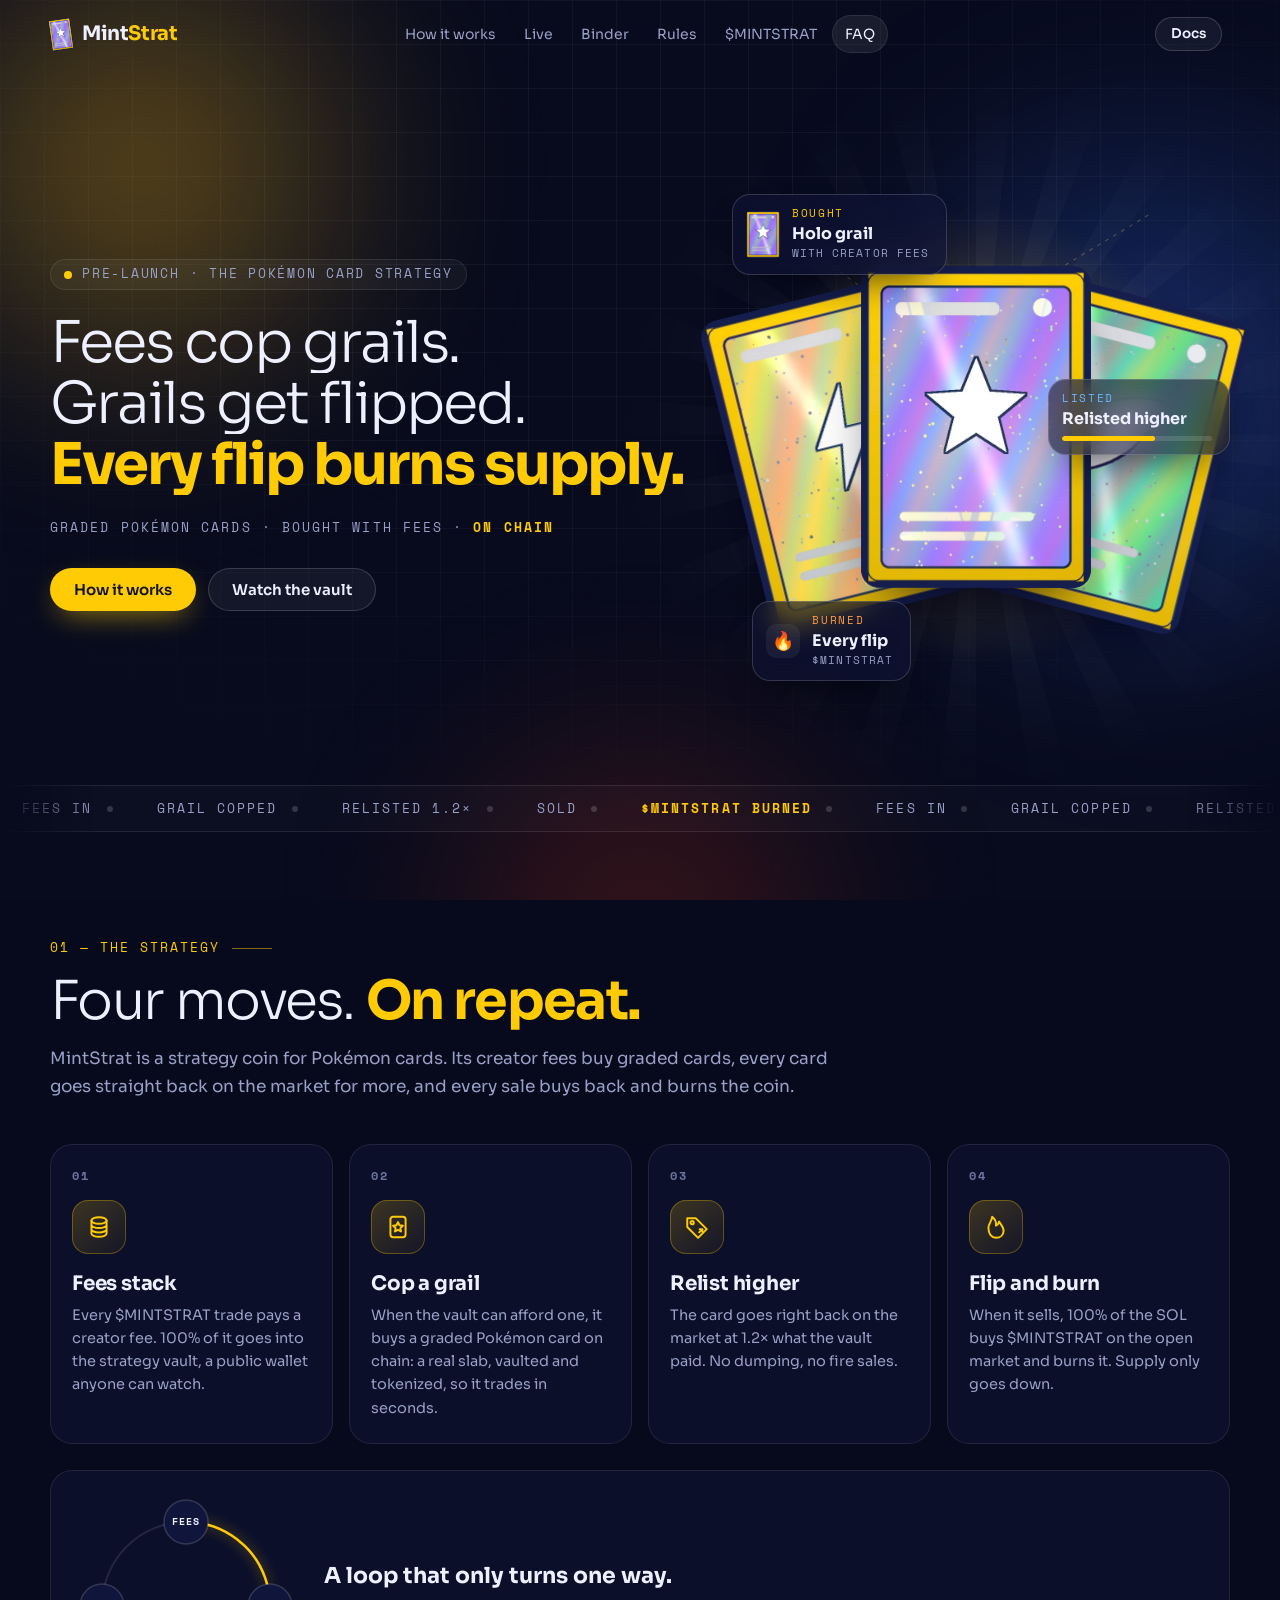
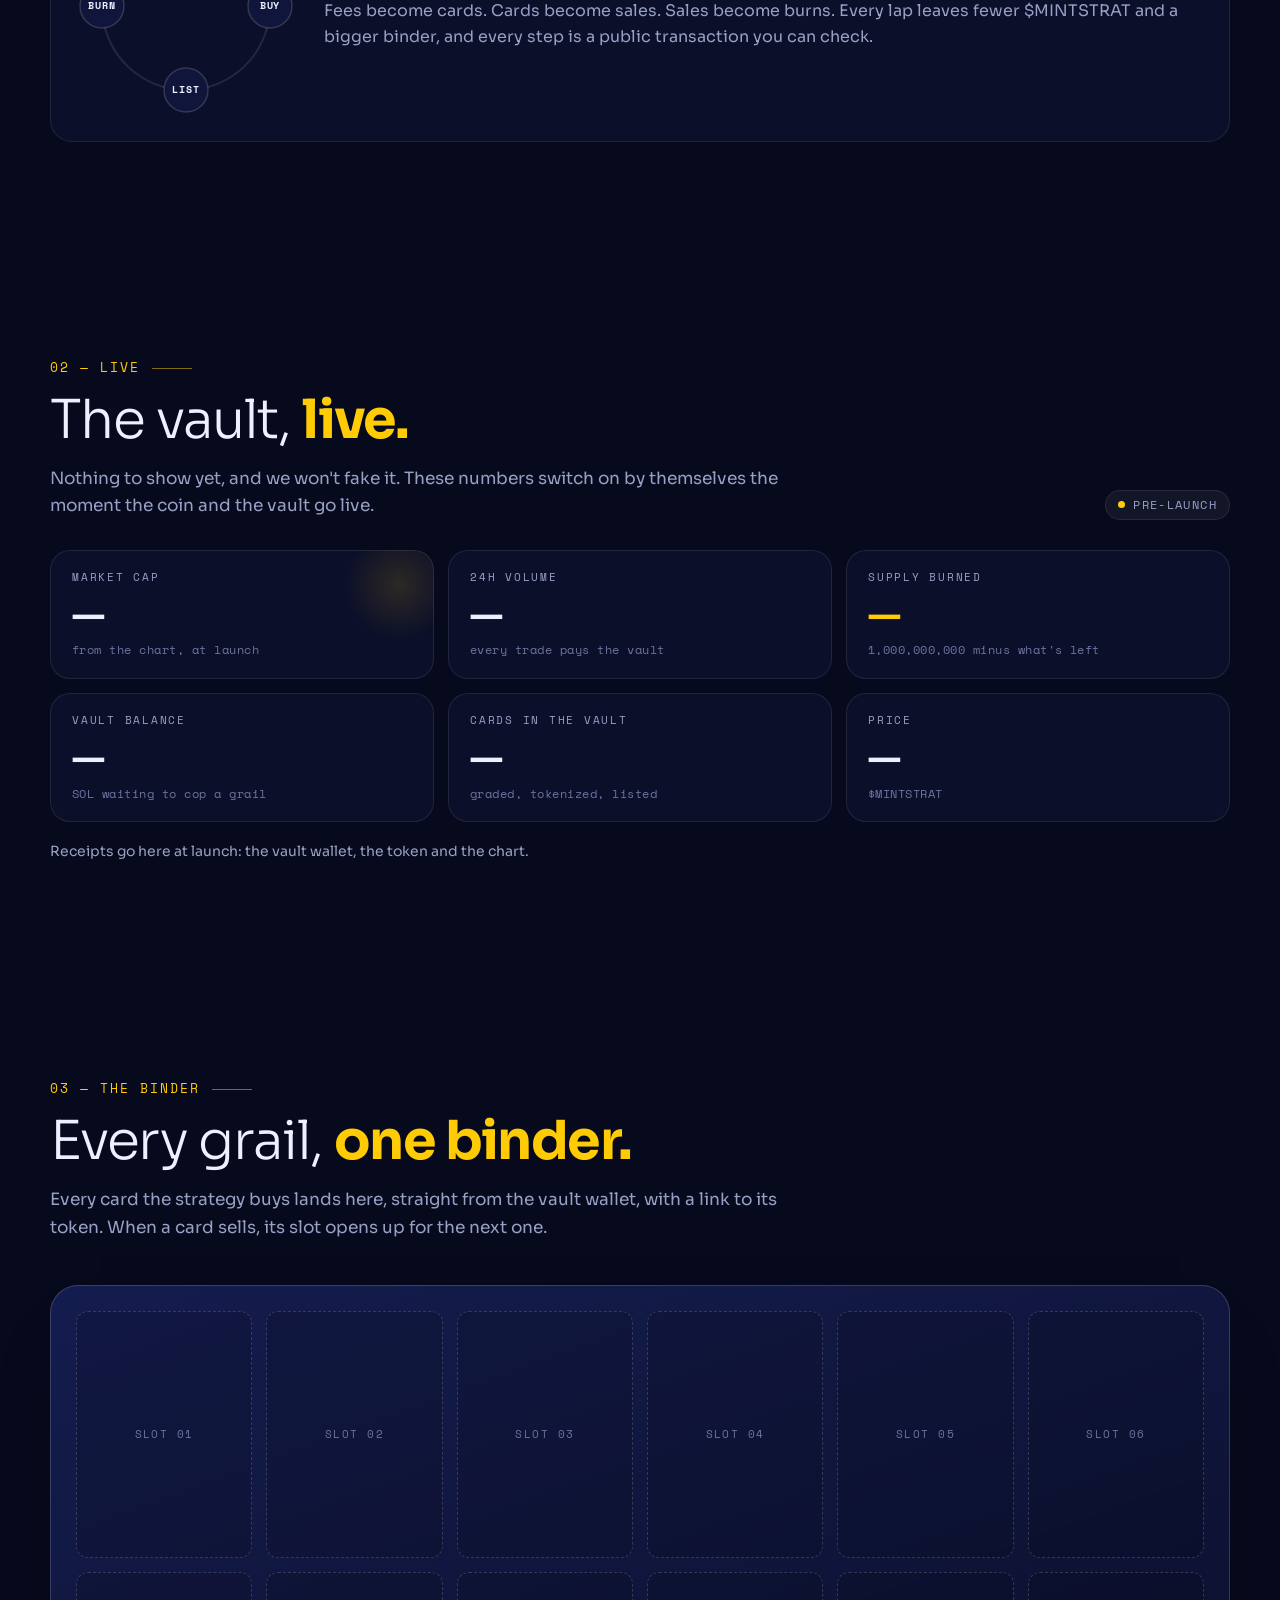
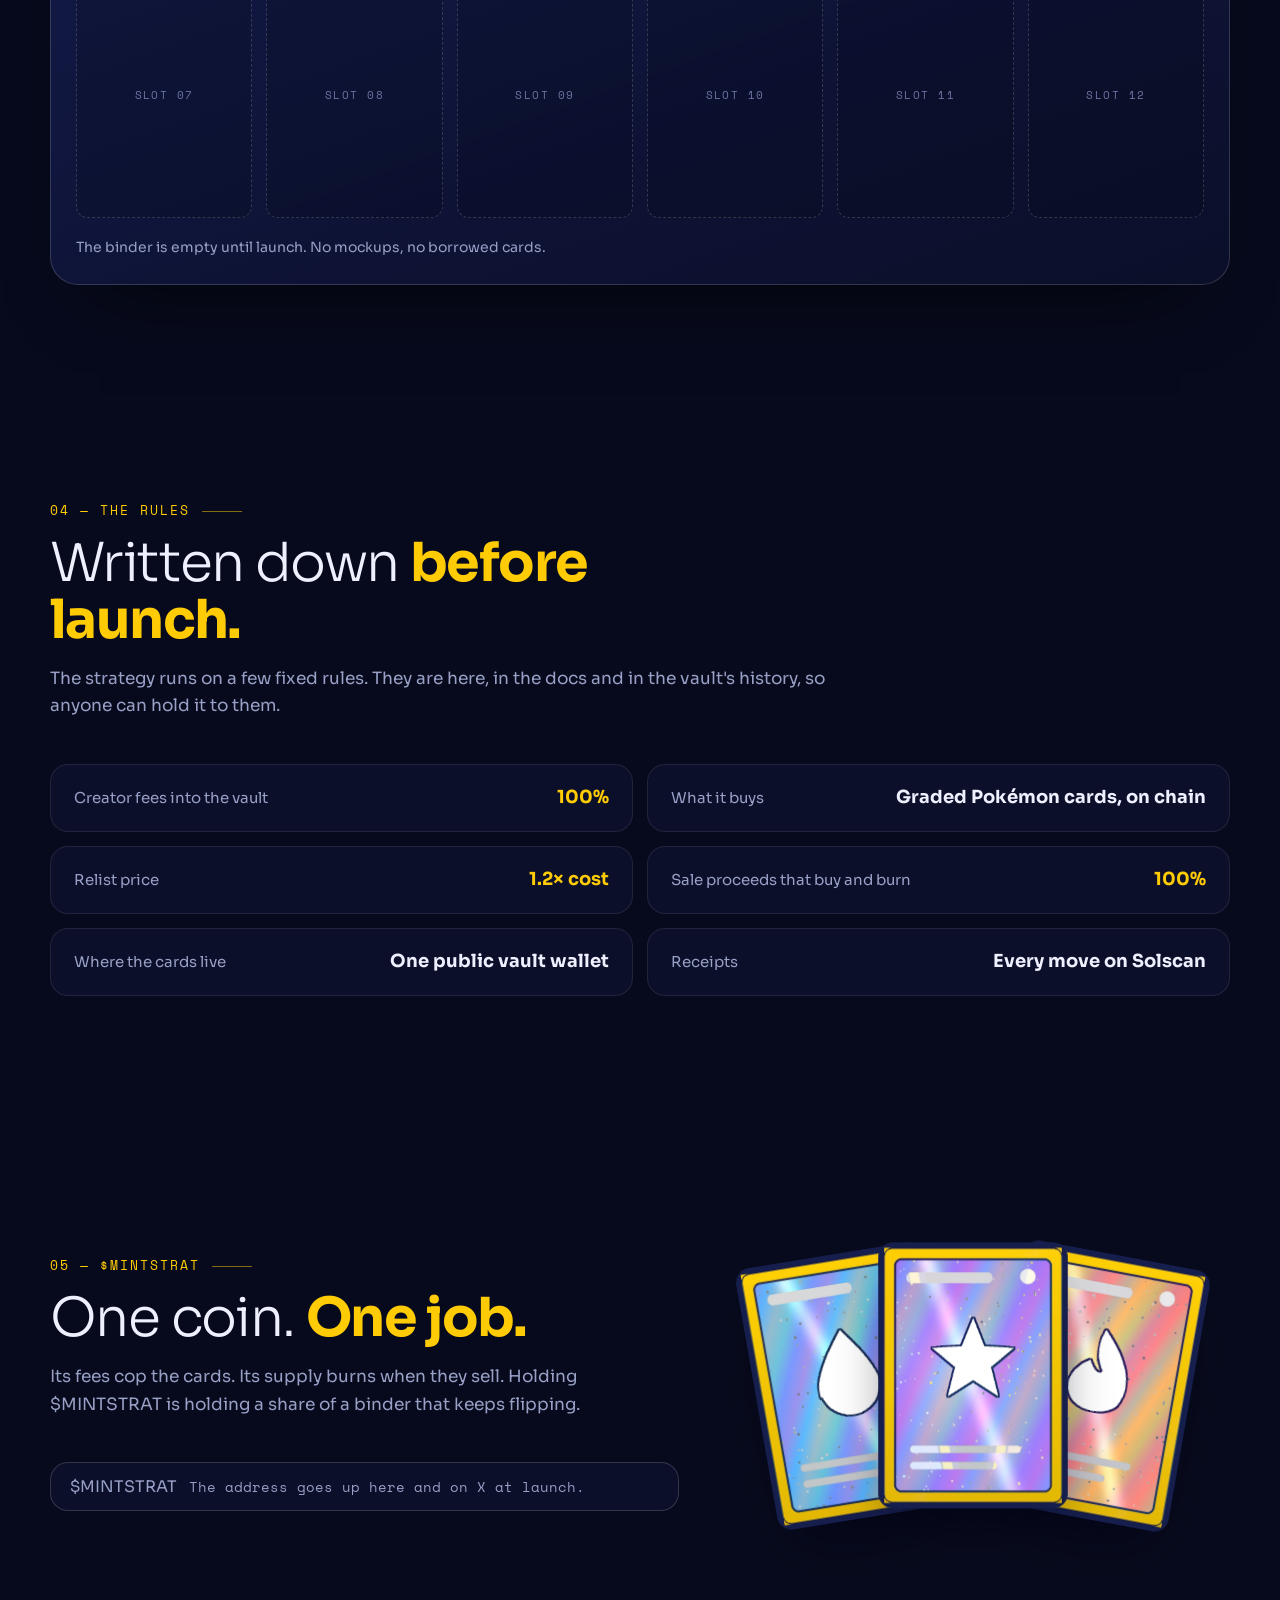
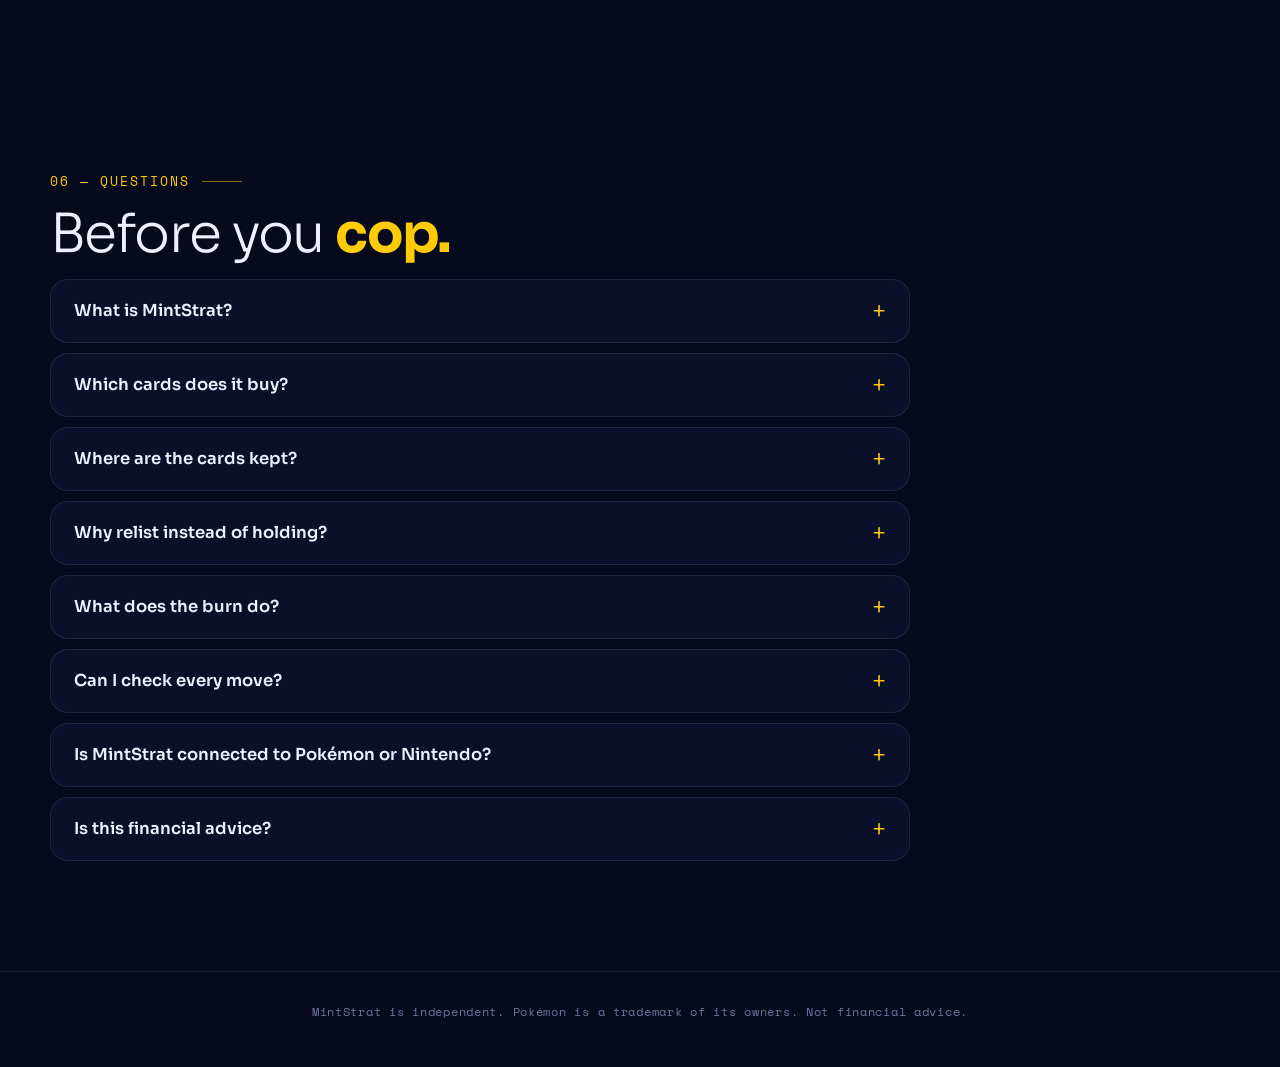
==== index.html @ 562765ff "MintStrat site" ====
<!doctype html>
<html lang="en">
<head>
<meta charset="utf-8">
<meta name="viewport" content="width=device-width, initial-scale=1, viewport-fit=cover">
<title>MintStrat</title>
<meta name="description" content="Fees cop grails. Grails get flipped. Every flip burns supply. The Pokémon card strategy on Solana.">
<meta property="og:title" content="MintStrat">
<meta property="og:description" content="Fees cop grails. Grails get flipped. Every flip burns supply.">
<meta property="og:image" content="/assets/img/og.jpg" id="ogimg">
<meta name="twitter:card" content="summary_large_image">
<meta name="theme-color" content="#070a1c">
<link rel="icon" href="/favicon.ico" sizes="any">
<link rel="icon" type="image/png" href="/assets/img/favicon-32.png" sizes="32x32">
<link rel="apple-touch-icon" href="/assets/img/favicon-180.png">
<link rel="preload" href="/assets/fonts/sora.woff2" as="font" type="font/woff2" crossorigin>
<link rel="stylesheet" href="/assets/css/site.css?v=1">
</head>
<body>
<div class="bg" aria-hidden="true"><i class="glow g1"></i><i class="glow g2"></i><i class="glow g3"></i><div class="grid"></div><div class="tw" id="tw"></div></div>
<div class="grain" aria-hidden="true"></div>

<nav class="top" id="nav">
  <div class="wrap in">
    <a class="logo" href="#top" aria-label="MintStrat, back to top"><img src="/assets/img/card-star.webp" alt="" width="22" height="31"><span>Mint<b>Strat</b></span></a>
    <div class="links" id="links"><a href="#how">How it works</a><a href="#live">Live</a><a href="#binder">Binder</a><a href="#rules">Rules</a><a href="#token">$MINTSTRAT</a><a href="#faq">FAQ</a></div>
    <div class="navr"><a class="btn ghost sm" href="/docs">Docs</a><span id="navBuy"></span><button class="menu" id="menu" type="button" aria-label="Menu" aria-expanded="false"><i></i><i></i></button></div>
  </div>
</nav>

<main>
<header class="hero" id="top">
  <div class="wrap hero-in">
    <div class="hero-copy">
      <div class="kicker" id="kicker"><span class="dot"></span><span id="status">pre-launch</span> · the Pokémon card strategy</div>
      <h1><span class="l"><span>Fees cop grails.</span></span><span class="l"><span>Grails get flipped.</span></span><span class="l y"><span>Every flip burns supply.</span></span></h1>
      <p class="mono-line">GRADED POKÉMON CARDS · BOUGHT WITH FEES · <b>ON CHAIN</b></p>
      <div class="ctas"><a class="btn y" href="#how">How it works</a><a class="btn ghost" href="#live">Watch the vault</a></div>
    </div>
    <div class="hero-art" id="heroArt">
      <div class="rays"></div><div class="halo"></div>
      <svg class="lines" viewBox="0 0 560 560" preserveAspectRatio="none" aria-hidden="true"><path d="M280 280 L180 150 L90 90"/><path d="M280 280 L420 260 L520 250"/><path d="M280 280 L200 390 L110 470"/><path d="M280 280 L360 120 L470 60"/></svg>
      <div class="fan">
        <div class="holo c1" data-tilt><div class="in"><img src="/assets/img/card-bolt.webp" alt="A holo trading card with a lightning emblem" width="560" height="784"><i class="foil"></i><i class="glare"></i></div></div>
        <div class="holo c2" data-tilt><div class="in"><img src="/assets/img/card-leaf.webp" alt="A holo trading card with a leaf emblem" width="560" height="784"><i class="foil"></i><i class="glare"></i></div></div>
        <div class="holo c3" data-tilt><div class="in"><img src="/assets/img/card-star.webp" alt="A holo trading card with a star emblem" width="560" height="784"><i class="foil"></i><i class="glare"></i></div></div>
      </div>
      <div class="gp p1"><img class="thumb" src="/assets/img/card-star.webp" alt="" width="34" height="48"><div><div class="lab">Bought</div><div class="t">Holo grail</div><div class="s">with creator fees</div></div></div>
      <div class="gp p2"><div><div class="lab">Listed</div><div class="t">Relisted higher</div><div class="bar"><i></i></div></div></div>
      <div class="gp p3"><div class="ic">🔥</div><div><div class="lab">Burned</div><div class="t">Every flip</div><div class="s">$MINTSTRAT</div></div></div>
    </div>
  </div>
  <div class="tape" aria-hidden="true"><div class="track" id="tape"></div></div>
</header>

<section class="band" id="how">
  <div class="wrap">
    <div class="eyebrow rv">01 — the strategy</div>
    <h2 class="rv">Four moves. <b>On repeat.</b></h2>
    <p class="lede rv">MintStrat is a strategy coin for Pokémon cards. Its creator fees buy graded cards, every card goes straight back on the market for more, and every sale buys back and burns the coin.</p>
    <div class="steps">
      <article class="step rv" style="--d:.0s"><div class="n">01</div><div class="ico"><svg viewBox="0 0 24 24" fill="none" stroke="#ffcb05" stroke-width="1.8" stroke-linecap="round"><ellipse cx="12" cy="6" rx="7" ry="3"/><path d="M5 6v4c0 1.7 3.1 3 7 3s7-1.3 7-3V6M5 10v4c0 1.7 3.1 3 7 3s7-1.3 7-3v-4M5 14v4c0 1.7 3.1 3 7 3s7-1.3 7-3v-4"/></svg></div><h3>Fees stack</h3><p>Every $MINTSTRAT trade pays a creator fee. <span data-cfg="feePct">100</span>% of it goes into the strategy vault, a public wallet anyone can watch.</p></article>
      <article class="step rv" style="--d:.08s"><div class="n">02</div><div class="ico"><svg viewBox="0 0 24 24" fill="none" stroke="#ffcb05" stroke-width="1.8" stroke-linejoin="round"><rect x="5" y="2.5" width="14" height="19" rx="2.5"/><path d="M12 7.5l1.4 2.9 3.1.4-2.3 2.2.6 3.1-2.8-1.5-2.8 1.5.6-3.1-2.3-2.2 3.1-.4z"/></svg></div><h3>Cop a grail</h3><p>When the vault can afford one, it buys a graded Pokémon card on chain: a real slab, vaulted and tokenized, so it trades in seconds.</p></article>
      <article class="step rv" style="--d:.16s"><div class="n">03</div><div class="ico"><svg viewBox="0 0 24 24" fill="none" stroke="#ffcb05" stroke-width="1.8" stroke-linecap="round" stroke-linejoin="round"><path d="M3 12V4h8l10 10-8 8z"/><circle cx="7.5" cy="8" r="1.5"/><path d="M14 17l3-3m0 0v2.5m0-2.5h-2.5"/></svg></div><h3>Relist higher</h3><p>The card goes right back on the market at <span data-cfg="markup">1.2</span>× what the vault paid. No dumping, no fire sales.</p></article>
      <article class="step rv" style="--d:.24s"><div class="n">04</div><div class="ico"><svg viewBox="0 0 24 24" fill="none" stroke="#ffcb05" stroke-width="1.8" stroke-linecap="round" stroke-linejoin="round"><path d="M12 22c4 0 7-2.6 7-6.6 0-3.6-2.6-5.9-4.2-8.4-.4 2-1.4 3.2-2.8 3.8.4-3.3-1-6.4-3.6-8.3.2 3.6-3.4 6.3-3.4 10.3C5 18.6 8 22 12 22z"/></svg></div><h3>Flip and burn</h3><p>When it sells, <span data-cfg="burnPct">100</span>% of the SOL buys $MINTSTRAT on the open market and burns it. Supply only goes down.</p></article>
    </div>
    <div class="loop rv">
      <svg viewBox="0 0 220 220" aria-hidden="true">
        <circle class="ring" cx="110" cy="110" r="84"/><circle class="arc" cx="110" cy="110" r="84" transform="rotate(-90 110 110)"/>
        <g class="node"><circle cx="110" cy="26" r="22"/><text x="110" y="29">FEES</text></g>
        <g class="node"><circle cx="194" cy="110" r="22"/><text x="194" y="113">BUY</text></g>
        <g class="node"><circle cx="110" cy="194" r="22"/><text x="110" y="197">LIST</text></g>
        <g class="node"><circle cx="26" cy="110" r="22"/><text x="26" y="113">BURN</text></g>
      </svg>
      <div><h3>A loop that only turns one way.</h3><p>Fees become cards. Cards become sales. Sales become burns. Every lap leaves fewer $MINTSTRAT and a bigger binder, and every step is a public transaction you can check.</p></div>
    </div>
  </div>
</section>

<section class="band" id="live">
  <div class="wrap">
    <div class="livehead">
      <div><div class="eyebrow rv">02 — live</div><h2 class="rv">The vault, <b>live.</b></h2><p class="lede rv" id="liveLede">Nothing to show yet, and we won't fake it. These numbers switch on by themselves the moment the coin and the vault go live.</p></div>
      <span class="chip rv" id="liveChip"><i></i>pre-launch</span>
    </div>
    <div class="stats">
      <div class="stat rv"><div class="spark"></div><div class="k">Market cap</div><div class="v" id="sMcap">—</div><div class="d" id="sMcapD">from the chart, at launch</div></div>
      <div class="stat rv" style="--d:.06s"><div class="k">24h volume</div><div class="v" id="sVol">—</div><div class="d" id="sVolD">every trade pays the vault</div></div>
      <div class="stat rv" style="--d:.12s"><div class="k">Supply burned</div><div class="v y" id="sBurn">—</div><div class="d" id="sBurnD">1,000,000,000 minus what's left</div></div>
      <div class="stat rv"><div class="k">Vault balance</div><div class="v" id="sVault">—</div><div class="d" id="sVaultD">SOL waiting to cop a grail</div></div>
      <div class="stat rv" style="--d:.06s"><div class="k">Cards in the vault</div><div class="v" id="sCards">—</div><div class="d" id="sCardsD">graded, tokenized, listed</div></div>
      <div class="stat rv" style="--d:.12s"><div class="k">Price</div><div class="v" id="sPrice">—</div><div class="d" id="sPriceD">$MINTSTRAT</div></div>
    </div>
    <div class="receipts rv" id="receipts"><span class="note">Receipts go here at launch: the vault wallet, the token and the chart.</span></div>
  </div>
</section>

<section class="band" id="binder">
  <div class="wrap">
    <div class="eyebrow rv">03 — the binder</div>
    <h2 class="rv">Every grail, <b>one binder.</b></h2>
    <p class="lede rv">Every card the strategy buys lands here, straight from the vault wallet, with a link to its token. When a card sells, its slot opens up for the next one.</p>
    <div class="binder rv"><div class="pages" id="pages"></div><div class="foot"><span id="binderNote">The binder is empty until launch. No mockups, no borrowed cards.</span><span id="binderLink"></span></div></div>
  </div>
</section>

<section class="band" id="rules">
  <div class="wrap">
    <div class="eyebrow rv">04 — the rules</div>
    <h2 class="rv">Written down <b>before launch.</b></h2>
    <p class="lede rv">The strategy runs on a few fixed rules. They are here, in the docs and in the vault's history, so anyone can hold it to them.</p>
    <div class="rules">
      <div class="rule rv"><span class="k">Creator fees into the vault</span><span class="v y"><span data-cfg="feePct">100</span>%</span></div>
      <div class="rule rv" style="--d:.06s"><span class="k">What it buys</span><span class="v">Graded Pokémon cards, on chain</span></div>
      <div class="rule rv"><span class="k">Relist price</span><span class="v y"><span data-cfg="markup">1.2</span>× cost</span></div>
      <div class="rule rv" style="--d:.06s"><span class="k">Sale proceeds that buy and burn</span><span class="v y"><span data-cfg="burnPct">100</span>%</span></div>
      <div class="rule rv"><span class="k">Where the cards live</span><span class="v">One public vault wallet</span></div>
      <div class="rule rv" style="--d:.06s"><span class="k">Receipts</span><span class="v">Every move on Solscan</span></div>
    </div>
  </div>
</section>

<section class="band" id="token">
  <div class="wrap token">
    <div>
      <div class="eyebrow rv">05 — $mintstrat</div>
      <h2 class="rv">One coin. <b>One job.</b></h2>
      <p class="lede rv">Its fees cop the cards. Its supply burns when they sell. Holding $MINTSTRAT is holding a share of a binder that keeps flipping.</p>
      <div class="rv" id="caBox"></div>
    </div>
    <div class="art rv" aria-hidden="true">
      <div class="holo h1" data-tilt><div class="in"><img src="/assets/img/card-drop.webp" alt="" width="560" height="784"><i class="foil"></i><i class="glare"></i></div></div>
      <div class="holo h2" data-tilt><div class="in"><img src="/assets/img/card-star.webp" alt="" width="560" height="784"><i class="foil"></i><i class="glare"></i></div></div>
      <div class="holo h3" data-tilt><div class="in"><img src="/assets/img/card-flame.webp" alt="" width="560" height="784"><i class="foil"></i><i class="glare"></i></div></div>
    </div>
  </div>
</section>

<section class="band" id="faq">
  <div class="wrap">
    <div class="eyebrow rv">06 — questions</div>
    <h2 class="rv">Before you <b>cop.</b></h2>
    <div class="faq rv">
      <details><summary>What is MintStrat?</summary><div>A strategy coin for Pokémon cards. Its creator fees buy graded cards on chain, each card is relisted above what the vault paid, and when it sells the SOL buys back and burns $MINTSTRAT.</div></details>
      <details><summary>Which cards does it buy?</summary><div>Graded Pokémon cards that live on Solana as tokens backed by the real slab in a vault. That makes them buyable and sellable in seconds, with every trade on chain.</div></details>
      <details><summary>Where are the cards kept?</summary><div>The tokens sit in one public vault wallet, linked on this page at launch. The physical slabs are held by the platform that tokenized them.</div></details>
      <details><summary>Why relist instead of holding?</summary><div>A held card just sits there. A card listed above cost turns into a burn the moment someone buys it, so the binder keeps working for holders.</div></details>
      <details><summary>What does the burn do?</summary><div>Burned tokens are gone for good. Every sale shrinks the supply, so each $MINTSTRAT left is a bigger share of what's next.</div></details>
      <details><summary>Can I check every move?</summary><div>Yes. Every buy, listing and burn is a transaction from the vault wallet. The live section links the wallet, the token and the chart at launch.</div></details>
      <details><summary>Is MintStrat connected to Pokémon or Nintendo?</summary><div>No. MintStrat is independent and not affiliated with Nintendo, Creatures, GAME FREAK, The Pokémon Company or any grading company. It just buys the cards.</div></details>
      <details><summary>Is this financial advice?</summary><div>No. Memecoins are risky and card prices move. Only use what you can afford to lose.</div></details>
    </div>
  </div>
</section>
</main>
<footer><div class="wrap">MintStrat is independent. Pokémon is a trademark of its owners. Not financial advice.</div></footer>
<div class="toast" id="toast" role="status" aria-live="polite"></div>
<script src="/assets/js/config.js?v=1"></script>
<script src="/assets/js/app.js?v=1"></script>
</body>
</html>
---- assets/css/site.css ----
@font-face { font-family: 'Sora'; src: url('/assets/fonts/sora.woff2') format('woff2'); font-weight: 100 800; font-display: swap; }
@font-face { font-family: 'Mono'; src: url('/assets/fonts/mono.woff2') format('woff2'); font-weight: 400; font-display: swap; }
@font-face { font-family: 'Mono'; src: url('/assets/fonts/mono-bold.woff2') format('woff2'); font-weight: 700; font-display: swap; }
:root {
  --bg: #070a1c; --bg2: #0b1030; --panel: rgba(16, 20, 52, .58); --panel2: rgba(255, 255, 255, .04); --line: rgba(255, 255, 255, .09); --line2: rgba(255, 255, 255, .16);
  --text: #eef0ff; --mute: #98a0c6; --mute2: #6c74a0; --y: #ffcb05; --y2: #ffb000; --blue: #2f63e6; --sky: #6fb4ff; --red: #e3350d; --ok: #39d98a;
  --r: 22px; --ease: cubic-bezier(.2, .8, .2, 1); --spring: cubic-bezier(.34, 1.5, .64, 1);
  --sans: 'Sora', system-ui, -apple-system, sans-serif; --mono: 'Mono', ui-monospace, SFMono-Regular, Menlo, monospace;
}
* { box-sizing: border-box; }
html { scroll-behavior: smooth; overflow-x: hidden; background: var(--bg); }
body { margin: 0; color: var(--text); font: 400 16px/1.6 var(--sans); background: var(--bg); overflow-x: clip; -webkit-font-smoothing: antialiased; }
img { max-width: 100%; display: block; }
a { color: inherit; }
.wrap { width: min(1180px, 100% - 40px); margin: 0 auto; }
::selection { background: var(--y); color: #111; }

/* ---------- the ground: deep navy, gold and blue glows, a faint grid, twinkles ---------- */
.bg { position: fixed; inset: 0; z-index: 0; pointer-events: none; overflow: hidden; }
.glow { position: absolute; border-radius: 50%; filter: blur(90px); opacity: .55; animation: drift 22s ease-in-out infinite alternate; }
.g1 { width: 46vw; height: 46vw; left: -12vw; top: -10vw; background: radial-gradient(circle, rgba(255, 190, 20, .75), rgba(255, 150, 0, 0) 70%); }
.g2 { width: 52vw; height: 52vw; right: -16vw; top: 6vh; background: radial-gradient(circle, rgba(47, 99, 230, .8), rgba(47, 99, 230, 0) 70%); animation-duration: 28s; }
.g3 { width: 40vw; height: 40vw; left: 30vw; bottom: -22vw; background: radial-gradient(circle, rgba(227, 53, 13, .55), rgba(227, 53, 13, 0) 70%); animation-duration: 26s; }
@keyframes drift { from { transform: translate3d(0, 0, 0) scale(1); } to { transform: translate3d(4vw, 3vh, 0) scale(1.08); } }
.grid { position: absolute; inset: -44px; background-image: linear-gradient(rgba(255, 255, 255, .045) 1px, transparent 1px), linear-gradient(90deg, rgba(255, 255, 255, .045) 1px, transparent 1px); background-size: 44px 44px; mask-image: radial-gradient(ellipse 80% 70% at 50% 30%, #000 30%, transparent 85%); -webkit-mask-image: radial-gradient(ellipse 80% 70% at 50% 30%, #000 30%, transparent 85%); animation: gridmove 30s linear infinite; }
@keyframes gridmove { to { transform: translate3d(44px, 44px, 0); } }
.grain { position: fixed; inset: 0; z-index: 1; pointer-events: none; opacity: .14; mix-blend-mode: overlay;
  background-image: url("data:image/svg+xml,%3Csvg xmlns='http://www.w3.org/2000/svg' width='160' height='160'%3E%3Cfilter id='n'%3E%3CfeTurbulence type='fractalNoise' baseFrequency='.85' numOctaves='2' stitchTiles='stitch'/%3E%3C/filter%3E%3Crect width='160' height='160' filter='url(%23n)'/%3E%3C/svg%3E"); }
.tw i { position: absolute; width: var(--s, 10px); height: var(--s, 10px); background: #fff; clip-path: polygon(50% 0, 60% 40%, 100% 50%, 60% 60%, 50% 100%, 40% 60%, 0 50%, 40% 40%); opacity: 0; animation: twinkle var(--d, 4s) ease-in-out infinite; animation-delay: var(--dl, 0s); filter: drop-shadow(0 0 6px rgba(255, 255, 255, .8)); }
@keyframes twinkle { 0%, 100% { opacity: 0; transform: scale(.4) rotate(0deg); } 50% { opacity: .9; transform: scale(1) rotate(45deg); } }
main, nav, footer { position: relative; z-index: 2; }

/* ---------- nav ---------- */
nav.top { position: sticky; top: 0; z-index: 30; transition: background .3s, border-color .3s; border-bottom: 1px solid transparent; }
nav.top.scrolled { background: rgba(7, 10, 28, .72); backdrop-filter: blur(16px) saturate(1.4); -webkit-backdrop-filter: blur(16px) saturate(1.4); border-bottom-color: var(--line); }
nav.top .in { display: grid; grid-template-columns: 1fr auto 1fr; align-items: center; height: 68px; }
.logo { display: inline-flex; align-items: center; gap: 10px; text-decoration: none; font: 700 20px/1 var(--sans); letter-spacing: -.02em; }
.logo img { width: 22px; height: auto; transform: rotate(-8deg); transition: transform .5s var(--spring); }
.logo:hover img { transform: rotate(6deg) scale(1.12); }
.logo b { color: var(--y); font-weight: 700; }
.links { position: relative; display: flex; gap: 2px; }
.links a { position: relative; z-index: 1; text-decoration: none; font-size: 14px; color: var(--mute); padding: 8px 13px; border-radius: 999px; transition: color .25s; white-space: nowrap; }
.links a:hover, .links a.on { color: var(--text); }
.links a.on { background: rgba(255, 255, 255, .07); box-shadow: inset 0 0 0 1px var(--line); }
.navr { display: flex; justify-content: flex-end; align-items: center; gap: 8px; }
.menu { display: none; }

/* ---------- buttons ---------- */
.btn { display: inline-flex; align-items: center; justify-content: center; gap: 8px; border: 0; border-radius: 999px; padding: 14px 24px; font: 600 15px/1 var(--sans); text-decoration: none; cursor: pointer; transition: transform .35s var(--spring), box-shadow .3s, background .2s, color .2s; white-space: nowrap; }
.btn.y { background: var(--y); color: #12142c; box-shadow: 0 10px 30px -10px rgba(255, 203, 5, .7); }
.btn.y:hover { transform: translateY(-2px); box-shadow: 0 16px 36px -12px rgba(255, 203, 5, .85); }
.btn.ghost { background: rgba(255, 255, 255, .05); color: var(--text); box-shadow: inset 0 0 0 1px var(--line2); }
.btn.ghost:hover { background: rgba(255, 255, 255, .1); transform: translateY(-2px); }
.btn.sm { padding: 10px 16px; font-size: 13.5px; }
.btn[disabled] { opacity: .5; pointer-events: none; }

/* ---------- hero ---------- */
.hero { position: relative; padding: 46px 0 0; }
.hero-in { display: grid; grid-template-columns: minmax(0, 1.2fr) minmax(0, .95fr); gap: 30px; align-items: center; min-height: min(640px, calc(100svh - 120px)); }
.kicker { display: inline-flex; align-items: center; gap: 10px; font: 400 12.5px/1 var(--mono); text-transform: uppercase; letter-spacing: .14em; color: var(--mute); padding: 9px 14px; border-radius: 999px; background: var(--panel2); box-shadow: inset 0 0 0 1px var(--line); }
.kicker .dot { width: 8px; height: 8px; border-radius: 50%; background: var(--y); box-shadow: 0 0 0 0 rgba(255, 203, 5, .6); animation: ping 2s infinite; }
.kicker.live .dot { background: var(--ok); }
@keyframes ping { 0% { box-shadow: 0 0 0 0 rgba(255, 203, 5, .55); } 80%, 100% { box-shadow: 0 0 0 10px rgba(255, 203, 5, 0); } }
h1 { font: 300 clamp(36px, 4.5vw, 62px)/1.06 var(--sans); letter-spacing: -.035em; margin: 22px 0 22px; }
h1 .l { display: block; overflow: hidden; }
h1 .l > span { display: inline-block; transform: translateY(105%); animation: up .9s var(--ease) forwards; }
h1 .l:nth-child(2) > span { animation-delay: .08s; } h1 .l:nth-child(3) > span { animation-delay: .16s; }
h1 .y { color: var(--y); font-weight: 700; }
@keyframes up { to { transform: none; } }
.mono-line { font: 400 13px/1.6 var(--mono); letter-spacing: .16em; color: var(--mute); margin: 0 0 30px; opacity: 0; animation: fadein .8s .45s forwards; }
.mono-line b { color: var(--y); font-weight: 700; }
.ctas { display: flex; gap: 12px; flex-wrap: wrap; opacity: 0; animation: fadein .8s .55s forwards; }
@keyframes fadein { to { opacity: 1; } }
.hero-art { position: relative; height: 560px; perspective: 1400px; }
.fan { position: absolute; left: 50%; top: 50%; width: 0; height: 0; }
.fan .holo { position: absolute; width: 230px; aspect-ratio: 560 / 784; left: -115px; top: -161px; transition: transform .8s var(--spring); }
.fan .c1 { transform: translate(-128px, 18px) rotate(-14deg); z-index: 1; }
.fan .c2 { transform: translate(128px, 18px) rotate(14deg); z-index: 1; }
.fan .c3 { transform: translate(0, -8px); z-index: 2; }
.hero-art:hover .fan .c1 { transform: translate(-160px, 22px) rotate(-18deg); }
.hero-art:hover .fan .c2 { transform: translate(160px, 22px) rotate(18deg); }
.fan .holo { opacity: 0; animation: dealin .9s var(--spring) forwards; }
.fan .c1 { animation-delay: .25s; } .fan .c2 { animation-delay: .38s; } .fan .c3 { animation-delay: .5s; }
@keyframes dealin { from { opacity: 0; translate: 0 60px; } to { opacity: 1; translate: 0 0; } }
.halo { position: absolute; left: 50%; top: 50%; width: 520px; height: 520px; margin: -260px 0 0 -260px; border-radius: 50%; background: radial-gradient(circle, rgba(255, 196, 30, .38), rgba(255, 196, 30, 0) 62%); filter: blur(10px); animation: breathe 6s ease-in-out infinite; }
@keyframes breathe { 50% { transform: scale(1.08); opacity: .8; } }
.rays { position: absolute; left: 50%; top: 50%; width: 900px; height: 900px; margin: -450px 0 0 -450px; background: repeating-conic-gradient(from 0deg, rgba(255, 255, 255, .05) 0 6deg, transparent 6deg 15deg); mask-image: radial-gradient(circle, #000 10%, transparent 60%); -webkit-mask-image: radial-gradient(circle, #000 10%, transparent 60%); animation: spin 80s linear infinite; }
@keyframes spin { to { transform: rotate(360deg); } }

/* the holo card: tilt toward the pointer, foil and glare follow it */
.holo { --rx: 0deg; --ry: 0deg; --mx: 50%; --my: 50%; --o: 0; }
.holo .in { position: absolute; inset: 0; border-radius: 6.5% / 4.6%; transform: rotateX(var(--rx)) rotateY(var(--ry)); transform-style: preserve-3d; transition: transform .5s var(--ease); box-shadow: 0 30px 60px -24px rgba(0, 0, 20, .8); will-change: transform; }
.holo.active .in { transition: transform .08s linear; }
.holo img { width: 100%; height: 100%; border-radius: inherit; }
.holo .foil, .holo .glare { position: absolute; inset: 2.5%; border-radius: 5% / 3.6%; pointer-events: none; }
.holo .foil { background: linear-gradient(115deg, transparent 18%, rgba(255, 70, 190, .55) 32%, rgba(70, 230, 255, .55) 44%, rgba(255, 240, 90, .55) 56%, rgba(120, 255, 160, .5) 68%, transparent 82%); background-size: 260% 260%; background-position: var(--mx) var(--my); mix-blend-mode: color-dodge; opacity: calc(.18 + var(--o) * .5); transition: opacity .4s; }
.holo .glare { background: radial-gradient(circle at var(--mx) var(--my), rgba(255, 255, 255, .7), rgba(255, 255, 255, 0) 45%); mix-blend-mode: overlay; opacity: calc(.25 + var(--o) * .6); transition: opacity .4s; }

/* glass panels floating around the cards */
.gp { position: absolute; display: flex; gap: 12px; align-items: center; padding: 14px 18px 14px 14px; border-radius: 18px; background: var(--panel); backdrop-filter: blur(14px) saturate(1.3); -webkit-backdrop-filter: blur(14px) saturate(1.3); box-shadow: inset 0 0 0 1px var(--line2), 0 20px 40px -20px rgba(0, 0, 10, .8); animation: float 7s ease-in-out infinite; z-index: 3; opacity: 0; }
.gp.show { opacity: 1; transition: opacity .8s var(--ease); }
.gp .lab { font: 400 10.5px/1 var(--mono); letter-spacing: .16em; text-transform: uppercase; color: var(--y); }
.gp .t { font: 700 16px/1.2 var(--sans); margin-top: 5px; }
.gp .s { font: 400 10.5px/1.3 var(--mono); letter-spacing: .1em; text-transform: uppercase; color: var(--mute); margin-top: 4px; }
.gp .thumb { width: 34px; height: auto; border-radius: 4px; }
.gp .ic { width: 34px; height: 34px; border-radius: 10px; display: grid; place-items: center; background: rgba(255, 255, 255, .06); font-size: 18px; }
.gp .bar { height: 5px; border-radius: 3px; background: rgba(255, 255, 255, .12); margin-top: 8px; overflow: hidden; width: 150px; }
.gp .bar i { display: block; height: 100%; width: 62%; background: var(--y); border-radius: 3px; animation: fill 3.6s var(--ease) infinite; }
@keyframes fill { 0% { width: 10%; } 70%, 100% { width: 92%; } }
.gp.p1 { left: 2%; top: 7%; animation-delay: -1s; } .gp.p2 { right: 0; top: 40%; animation-delay: -3s; } .gp.p3 { left: 6%; bottom: 6%; animation-delay: -5s; }
.gp.p2 .lab { color: var(--sky); } .gp.p3 .lab { color: #ff9a4a; }
@keyframes float { 0%, 100% { transform: translateY(0); } 50% { transform: translateY(-12px); } }
.lines { position: absolute; inset: 0; width: 100%; height: 100%; pointer-events: none; z-index: 0; }
.lines path { fill: none; stroke: rgba(255, 220, 140, .25); stroke-width: 1.2; stroke-dasharray: 4 6; animation: dash 14s linear infinite; }
@keyframes dash { to { stroke-dashoffset: -200; } }

/* the cycle tape */
.tape { position: relative; margin-top: 30px; border-block: 1px solid var(--line); background: rgba(255, 255, 255, .02); overflow: hidden; mask-image: linear-gradient(90deg, transparent, #000 8%, #000 92%, transparent); -webkit-mask-image: linear-gradient(90deg, transparent, #000 8%, #000 92%, transparent); }
.tape .track { display: flex; width: max-content; animation: marquee 40s linear infinite; }
.tape span { display: inline-flex; align-items: center; gap: 14px; padding: 16px 22px; font: 400 13px/1 var(--mono); letter-spacing: .16em; text-transform: uppercase; color: var(--mute); white-space: nowrap; }
.tape span b { color: var(--y); font-weight: 700; }
.tape span i { width: 6px; height: 6px; border-radius: 50%; background: var(--line2); }
@keyframes marquee { to { transform: translateX(-50%); } }

/* ---------- sections ---------- */
section.band { position: relative; padding: 110px 0; }
.eyebrow { display: flex; align-items: center; gap: 12px; font: 400 12.5px/1 var(--mono); letter-spacing: .16em; text-transform: uppercase; color: var(--y); margin-bottom: 18px; }
.eyebrow::after { content: ''; width: 40px; height: 1px; background: currentColor; opacity: .5; }
h2 { font: 300 clamp(32px, 4.2vw, 54px)/1.06 var(--sans); letter-spacing: -.03em; margin: 0 0 16px; max-width: 18ch; }
h2 b { font-weight: 700; color: var(--y); }
.lede { color: var(--mute); font-size: 17px; max-width: 60ch; margin: 0 0 44px; }
.rv { opacity: 0; transform: translateY(28px); filter: blur(6px); transition: opacity .9s var(--ease), transform .9s var(--ease), filter .9s var(--ease); transition-delay: var(--d, 0s); }
.rv.vis { opacity: 1; transform: none; filter: none; }

/* how it works */
.steps { display: grid; grid-template-columns: repeat(4, minmax(0, 1fr)); gap: 16px; }
.step { position: relative; padding: 26px 22px 24px; border-radius: var(--r); background: var(--panel); box-shadow: inset 0 0 0 1px var(--line); overflow: hidden; transition: transform .45s var(--spring), box-shadow .3s; }
.step:hover { transform: translateY(-6px); box-shadow: inset 0 0 0 1px var(--line2), 0 26px 50px -30px rgba(0, 0, 0, .9); }
.step .n { font: 700 12px/1 var(--mono); letter-spacing: .14em; color: var(--mute2); }
.step .ico { width: 54px; height: 54px; border-radius: 16px; display: grid; place-items: center; margin: 18px 0 18px; background: linear-gradient(140deg, rgba(255, 203, 5, .2), rgba(255, 203, 5, .04)); box-shadow: inset 0 0 0 1px rgba(255, 203, 5, .3); }
.step .ico svg { width: 26px; height: 26px; }
.step h3 { font: 700 20px/1.2 var(--sans); margin: 0 0 8px; letter-spacing: -.01em; }
.step p { margin: 0; color: var(--mute); font-size: 14.5px; }
.step::after { content: ''; position: absolute; inset: 0; border-radius: inherit; background: radial-gradient(260px circle at var(--px, 50%) var(--py, 0%), rgba(255, 203, 5, .1), transparent 60%); opacity: 0; transition: opacity .3s; pointer-events: none; }
.step:hover::after { opacity: 1; }
.loop { margin-top: 26px; display: grid; grid-template-columns: auto 1fr; gap: 28px; align-items: center; padding: 26px; border-radius: var(--r); background: var(--panel); box-shadow: inset 0 0 0 1px var(--line); }
.loop svg { width: 220px; height: 220px; }
.loop .ring { fill: none; stroke: rgba(255, 255, 255, .1); stroke-width: 2; }
.loop .arc { fill: none; stroke: var(--y); stroke-width: 2.5; stroke-dasharray: 110 417.8; stroke-linecap: round; animation: orbit 6s linear infinite; filter: drop-shadow(0 0 6px rgba(255, 203, 5, .6)); }
@keyframes orbit { to { stroke-dashoffset: -527.8; } }
.loop .node circle { fill: #10153c; stroke: var(--line2); stroke-width: 1.5; }
.loop .node text { fill: var(--text); font: 700 10px var(--mono); letter-spacing: .08em; text-anchor: middle; }
.loop h3 { font: 700 22px/1.25 var(--sans); margin: 0 0 8px; }
.loop p { margin: 0; color: var(--mute); }

/* live */
.chip { display: inline-flex; align-items: center; gap: 8px; font: 400 11.5px/1 var(--mono); letter-spacing: .12em; text-transform: uppercase; padding: 9px 13px; border-radius: 999px; background: rgba(255, 255, 255, .05); box-shadow: inset 0 0 0 1px var(--line); color: var(--mute); }
.chip i { width: 7px; height: 7px; border-radius: 50%; background: var(--y); }
.chip.live i { background: var(--ok); animation: ping2 1.6s infinite; } .chip.live { color: var(--ok); }
@keyframes ping2 { 0% { box-shadow: 0 0 0 0 rgba(57, 217, 138, .5); } 80%, 100% { box-shadow: 0 0 0 8px rgba(57, 217, 138, 0); } }
.livehead { display: flex; justify-content: space-between; align-items: flex-end; gap: 20px; flex-wrap: wrap; margin-bottom: 30px; }
.livehead .lede { margin: 0; }
.stats { display: grid; grid-template-columns: repeat(3, minmax(0, 1fr)); gap: 14px; }
.stat { position: relative; padding: 22px 22px 20px; border-radius: 20px; background: var(--panel); box-shadow: inset 0 0 0 1px var(--line); overflow: hidden; }
.stat .k { font: 400 11px/1 var(--mono); letter-spacing: .16em; text-transform: uppercase; color: var(--mute); }
.stat .v { font: 700 clamp(26px, 3vw, 36px)/1.1 var(--sans); letter-spacing: -.02em; margin-top: 12px; }
.stat .v.y { color: var(--y); }
.stat .d { font: 400 12px/1.4 var(--mono); color: var(--mute2); margin-top: 8px; letter-spacing: .04em; }
.stat .spark { position: absolute; right: -20px; top: -20px; width: 110px; height: 110px; border-radius: 50%; background: radial-gradient(circle, rgba(255, 203, 5, .14), transparent 70%); }
.receipts { display: flex; gap: 10px; flex-wrap: wrap; margin-top: 18px; align-items: center; }
.receipts .note { color: var(--mute); font-size: 14px; }
.receipts a { font: 400 12.5px/1 var(--mono); letter-spacing: .08em; text-decoration: none; padding: 10px 14px; border-radius: 999px; background: rgba(255, 255, 255, .04); box-shadow: inset 0 0 0 1px var(--line); transition: background .2s, color .2s; }
.receipts a:hover { background: rgba(255, 203, 5, .12); color: var(--y); }

/* binder */
.binder { padding: 26px; border-radius: 28px; background: linear-gradient(160deg, rgba(36, 52, 140, .45), rgba(14, 18, 50, .6)); box-shadow: inset 0 0 0 1px var(--line2), 0 40px 80px -50px rgba(0, 0, 0, .9); }
.binder .pages { display: grid; grid-template-columns: repeat(6, minmax(0, 1fr)); gap: 14px; }
.slot { position: relative; aspect-ratio: 5 / 7; border-radius: 12px; border: 1.5px dashed rgba(255, 255, 255, .16); display: grid; place-items: center; background: rgba(0, 0, 0, .14); overflow: hidden; transition: border-color .3s, transform .4s var(--spring); }
.slot:hover { border-color: rgba(255, 203, 5, .5); transform: translateY(-4px); }
.slot span { font: 400 10.5px/1 var(--mono); letter-spacing: .14em; color: var(--mute2); text-transform: uppercase; }
.slot.full { border-style: solid; border-color: rgba(255, 203, 5, .35); }
.slot.full img { position: absolute; inset: 0; width: 100%; height: 100%; object-fit: cover; }
.slot.full .nm { position: absolute; left: 6px; right: 6px; bottom: 6px; font: 600 11px/1.2 var(--sans); padding: 6px 8px; border-radius: 8px; background: rgba(7, 10, 28, .78); }
.binder .foot { display: flex; justify-content: space-between; gap: 16px; flex-wrap: wrap; margin-top: 18px; color: var(--mute); font-size: 14px; }

/* rules */
.rules { display: grid; grid-template-columns: repeat(2, minmax(0, 1fr)); gap: 14px; }
.rule { display: flex; justify-content: space-between; align-items: center; gap: 18px; padding: 22px 24px; border-radius: 18px; background: var(--panel); box-shadow: inset 0 0 0 1px var(--line); }
.rule .k { color: var(--mute); font-size: 15px; }
.rule .v { font: 700 18px/1.2 var(--sans); text-align: right; }
.rule .v.y { color: var(--y); }

/* token */
.token { display: grid; grid-template-columns: minmax(0, 1.1fr) minmax(0, .9fr); gap: 36px; align-items: center; }
.ca { display: flex; align-items: center; gap: 12px; padding: 12px 12px 12px 20px; border-radius: 18px; background: var(--panel); box-shadow: inset 0 0 0 1px var(--line2); }
.ca code { flex: 1; min-width: 0; font: 400 14px/1.4 var(--mono); color: var(--text); overflow: hidden; text-overflow: ellipsis; white-space: nowrap; }
.ca .mute { color: var(--mute); }
.tlinks { display: flex; gap: 10px; flex-wrap: wrap; margin-top: 14px; }
.token .art { position: relative; height: 340px; perspective: 1200px; }
.token .art .holo { position: absolute; width: 190px; aspect-ratio: 560 / 784; left: 50%; top: 50%; }
.token .art .h1 { transform: translate(-115%, -50%) rotate(-10deg); } .token .art .h2 { transform: translate(-50%, -54%); z-index: 2; } .token .art .h3 { transform: translate(15%, -50%) rotate(10deg); }

/* faq */
.faq { display: grid; gap: 10px; max-width: 860px; }
.faq details { border-radius: 18px; background: var(--panel); box-shadow: inset 0 0 0 1px var(--line); overflow: hidden; transition: box-shadow .3s; }
.faq details[open] { box-shadow: inset 0 0 0 1px rgba(255, 203, 5, .3); }
.faq summary { list-style: none; cursor: pointer; padding: 20px 24px; font: 600 16.5px/1.4 var(--sans); display: flex; justify-content: space-between; gap: 16px; }
.faq summary::-webkit-details-marker { display: none; }
.faq summary::after { content: '+'; font: 300 24px/1 var(--sans); color: var(--y); transition: transform .3s var(--spring); }
.faq details[open] summary::after { transform: rotate(45deg); }
.faq details > div { padding: 0 24px 22px; color: var(--mute); }

footer { padding: 30px 0 46px; border-top: 1px solid var(--line); color: var(--mute2); font: 400 12px/1.6 var(--mono); letter-spacing: .06em; text-align: center; }

.toast { position: fixed; left: 50%; bottom: 28px; transform: translate(-50%, 30px); opacity: 0; padding: 14px 22px; border-radius: 999px; background: var(--y); color: #111; font: 600 14px/1 var(--sans); z-index: 60; transition: transform .4s var(--spring), opacity .3s; pointer-events: none; }
.toast.on { transform: translate(-50%, 0); opacity: 1; }

/* docs */
.doc { max-width: 820px; padding: 60px 0 90px; }
.doc h1 { font-size: clamp(36px, 5vw, 58px); }
.doc h2 { font-size: 26px; font-weight: 700; margin-top: 46px; max-width: none; }
.doc p, .doc li { color: var(--mute); font-size: 16px; }
.doc li { margin: 6px 0; }
.doc b { color: var(--text); }
.doc code { font: 400 14px var(--mono); color: var(--y); }

@media (max-width: 1060px) {
  .links { display: none; } nav.top .in { grid-template-columns: auto 1fr auto; }
  .menu { display: inline-grid; place-content: center; gap: 5px; width: 42px; height: 42px; border-radius: 50%; border: 0; background: rgba(255, 255, 255, .06); box-shadow: inset 0 0 0 1px var(--line2); cursor: pointer; }
  .menu i { display: block; width: 16px; height: 2px; border-radius: 2px; background: var(--text); transition: transform .35s var(--spring); }
  nav.open .menu i:first-child { transform: translateY(3.5px) rotate(45deg); } nav.open .menu i:last-child { transform: translateY(-3.5px) rotate(-45deg); }
  nav.open .links { display: grid; position: absolute; top: calc(100% + 8px); left: 14px; right: 14px; grid-template-columns: 1fr 1fr; gap: 6px; padding: 12px; border-radius: 20px; background: rgba(12, 16, 44, .96); box-shadow: inset 0 0 0 1px var(--line2), 0 30px 60px -20px rgba(0, 0, 0, .8); animation: menuin .35s var(--spring); }
  nav.open .links a { padding: 13px 14px; border-radius: 12px; background: rgba(255, 255, 255, .04); font-size: 15px; color: var(--text); }
  @keyframes menuin { from { opacity: 0; transform: translateY(-8px) scale(.98); } }
  .hero-in { grid-template-columns: minmax(0, 1fr); min-height: 0; }
  .hero-art { height: 480px; }
  .steps { grid-template-columns: repeat(2, minmax(0, 1fr)); }
  .stats { grid-template-columns: repeat(2, minmax(0, 1fr)); }
  .binder .pages { grid-template-columns: repeat(4, minmax(0, 1fr)); }
  .token { grid-template-columns: minmax(0, 1fr); }
}
@media (max-width: 640px) {
  .wrap { width: min(1180px, 100% - 32px); }
  section.band { padding: 80px 0; }
  .navr .btn.ghost { display: none; }
  .hero { padding-top: 26px; }
  .hero-art { height: 400px; }
  .fan .holo { width: 160px; left: -80px; top: -112px; }
  .fan .c1 { transform: translate(-82px, 14px) rotate(-14deg); } .fan .c2 { transform: translate(82px, 14px) rotate(14deg); }
  .hero-art:hover .fan .c1 { transform: translate(-96px, 16px) rotate(-17deg); } .hero-art:hover .fan .c2 { transform: translate(96px, 16px) rotate(17deg); }
  .gp { padding: 10px 12px 10px 10px; gap: 9px; } .gp .t { font-size: 13px; } .gp .s { display: none; } .gp .thumb, .gp .ic { width: 26px; } .gp .ic { height: 26px; font-size: 14px; } .gp .bar { width: 96px; }
  .gp.p1 { left: 0; top: 2%; } .gp.p2 { right: 0; top: 46%; } .gp.p3 { left: 0; bottom: 2%; }
  .steps, .stats, .rules { grid-template-columns: minmax(0, 1fr); }
  .loop { grid-template-columns: minmax(0, 1fr); justify-items: center; text-align: center; }
  .binder { padding: 16px; } .binder .pages { grid-template-columns: repeat(3, minmax(0, 1fr)); gap: 10px; }
  .rule { flex-direction: column; align-items: flex-start; gap: 6px; } .rule .v { text-align: left; }
  .token .art { height: 260px; } .token .art .holo { width: 140px; }
  .mono-line { letter-spacing: .1em; font-size: 12px; }
  .kicker { font-size: 10.5px; letter-spacing: .1em; white-space: nowrap; padding: 8px 12px; }
}
@media (prefers-reduced-motion: reduce) {
  *, *::before, *::after { animation-duration: .001s !important; animation-iteration-count: 1 !important; transition-duration: .001s !important; scroll-behavior: auto !important; }
  .rv { opacity: 1; transform: none; filter: none; }
}
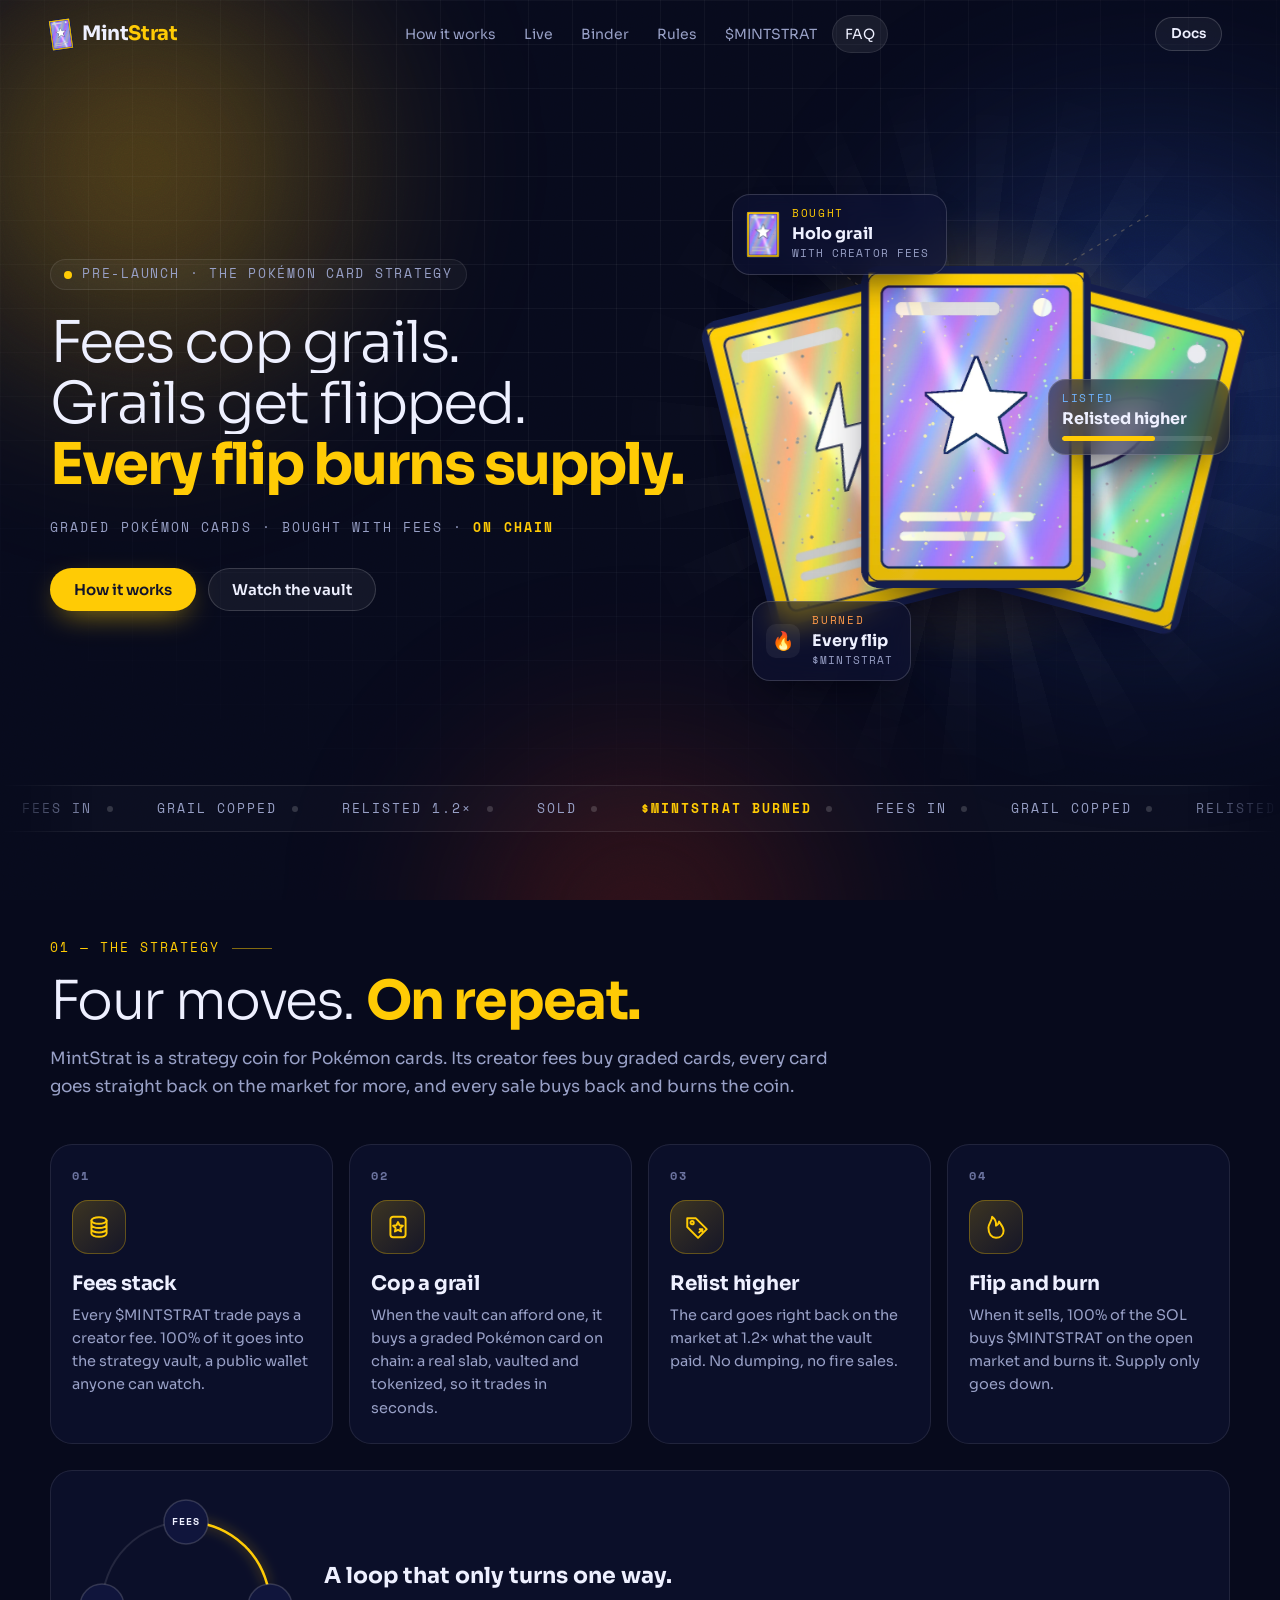
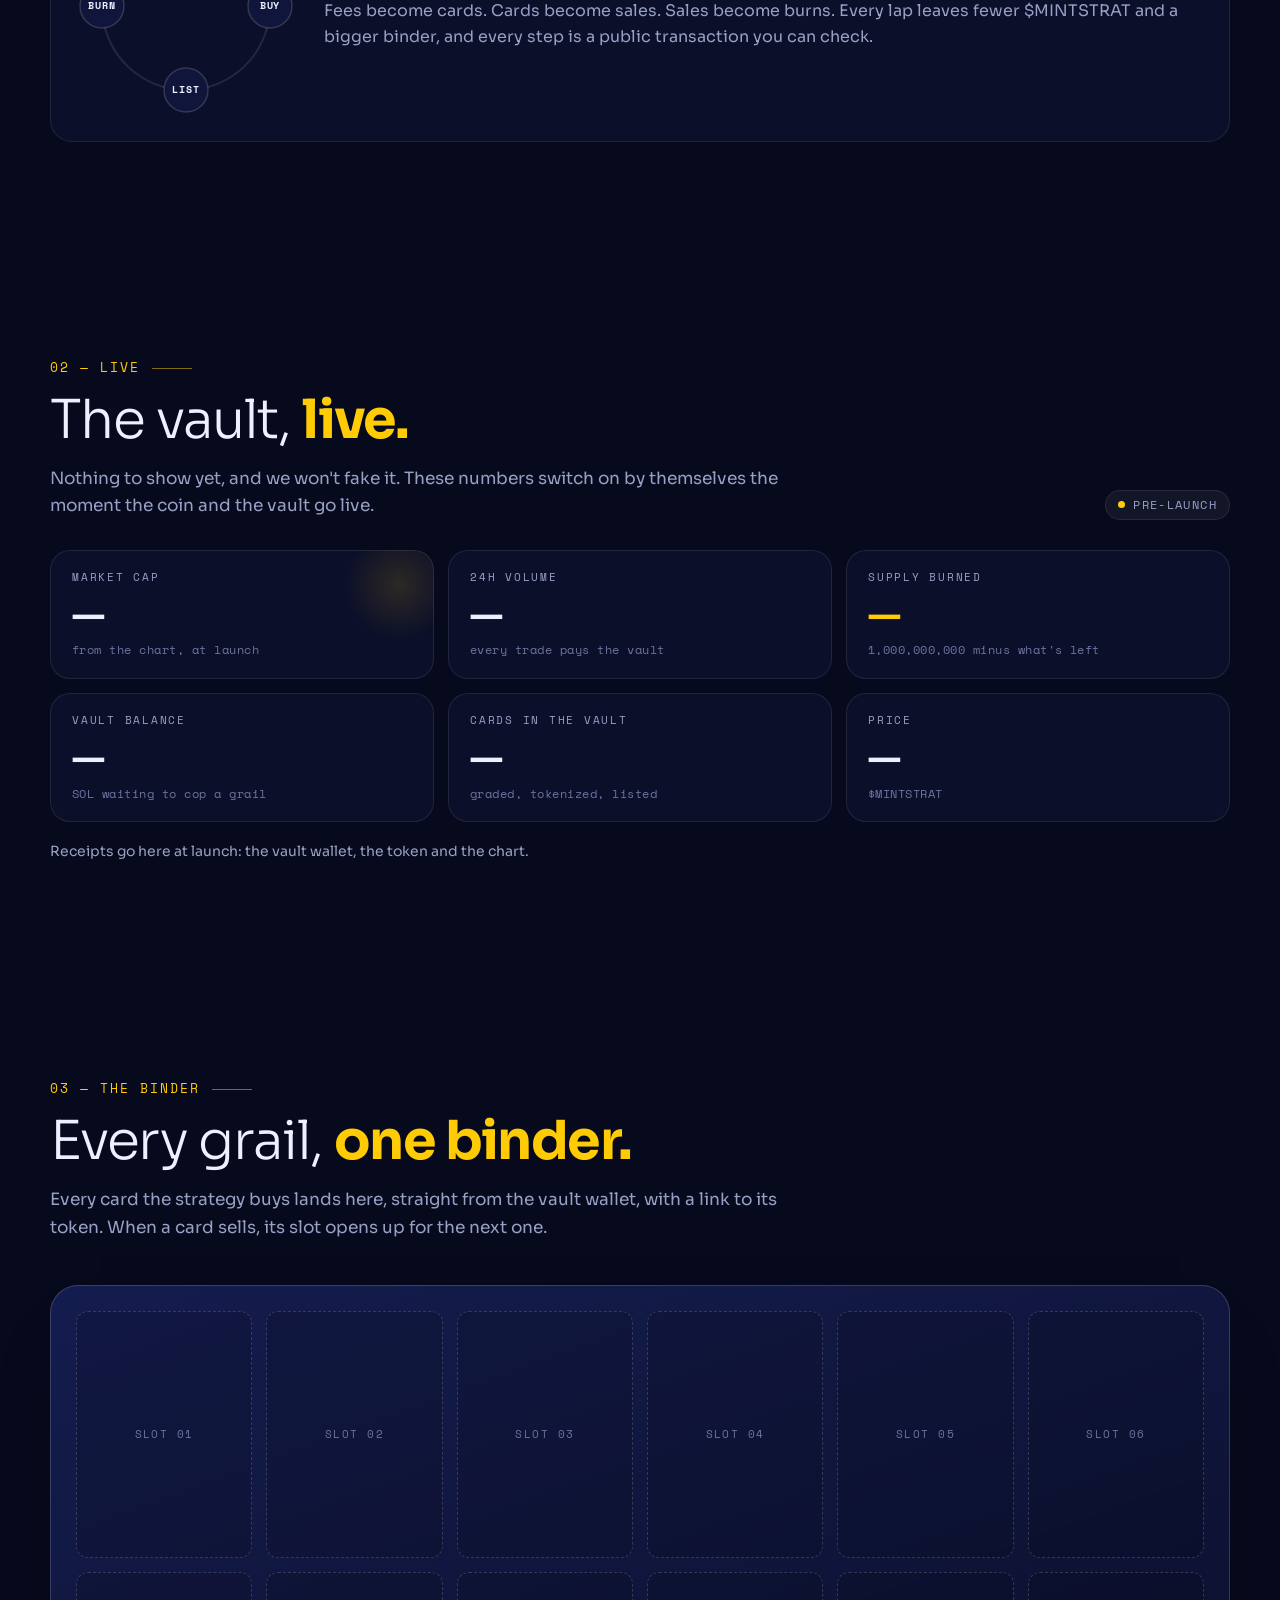
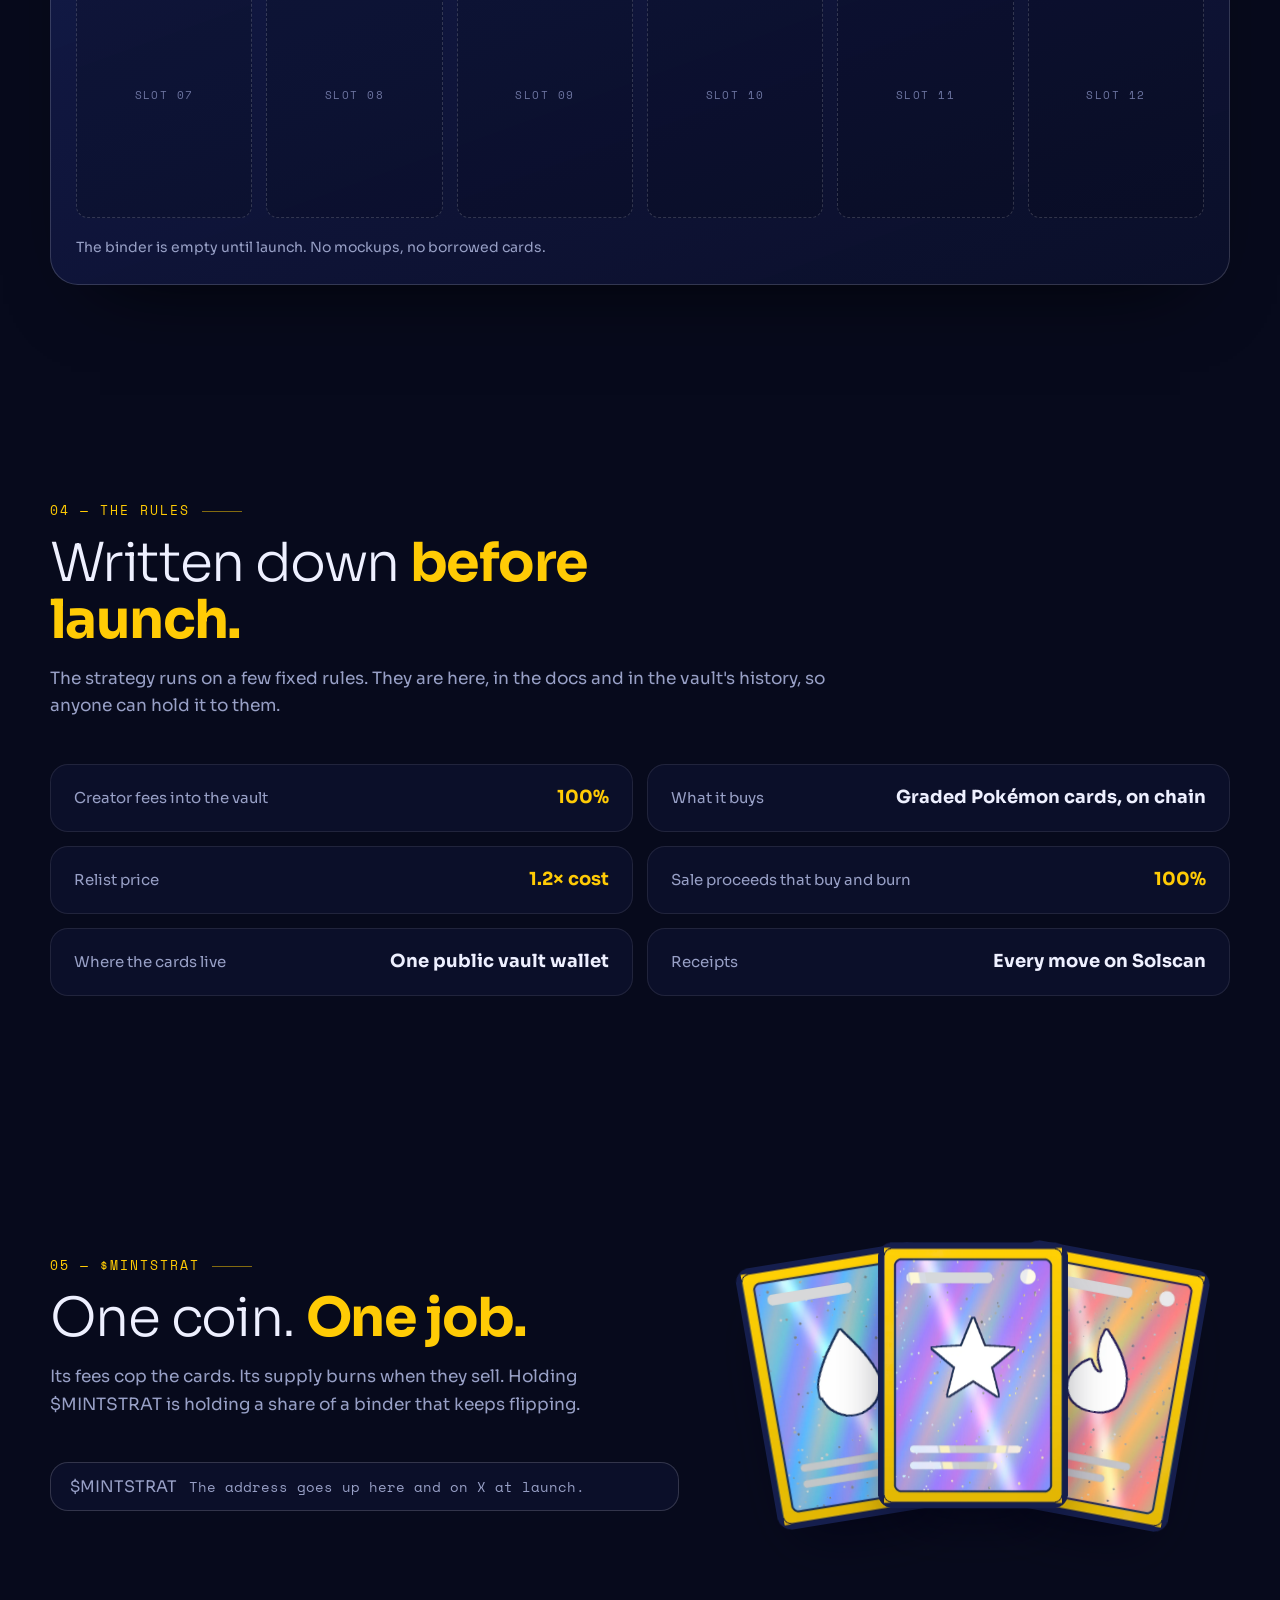
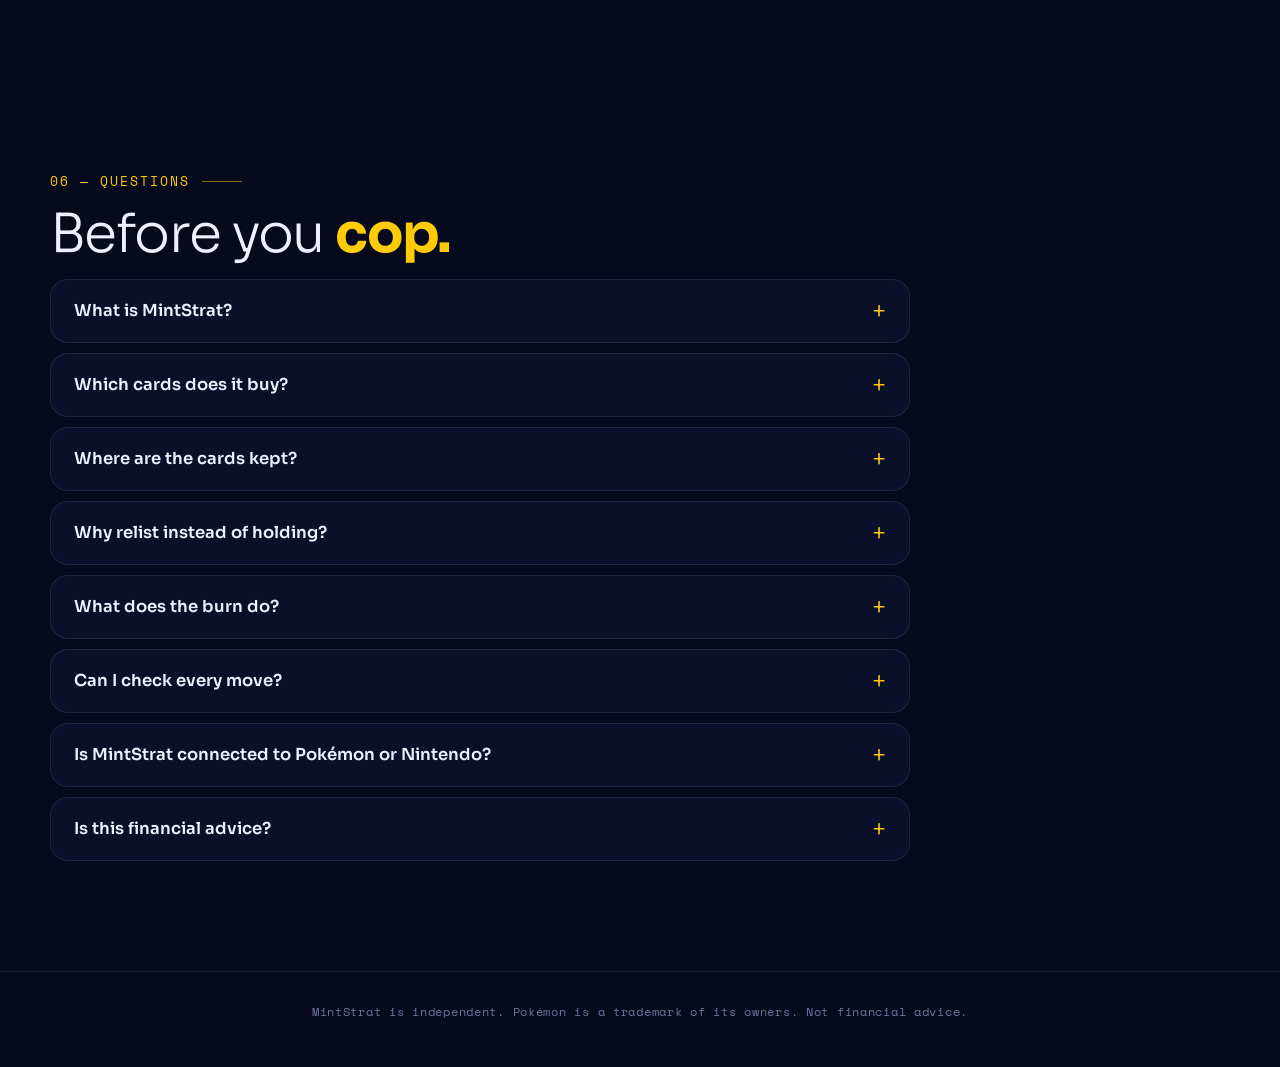
==== commit fdb80baa: "Absolute og image" ====
--- a/index.html
+++ b/index.html
@@ -7,7 +7,8 @@
 <meta name="description" content="Fees cop grails. Grails get flipped. Every flip burns supply. The Pokémon card strategy on Solana.">
 <meta property="og:title" content="MintStrat">
 <meta property="og:description" content="Fees cop grails. Grails get flipped. Every flip burns supply.">
-<meta property="og:image" content="/assets/img/og.jpg" id="ogimg">
+<meta property="og:image" content="https://mintstrat-two.vercel.app/assets/img/og.jpg">
+<meta property="og:url" content="https://mintstrat-two.vercel.app/">
 <meta name="twitter:card" content="summary_large_image">
 <meta name="theme-color" content="#070a1c">
 <link rel="icon" href="/favicon.ico" sizes="any">
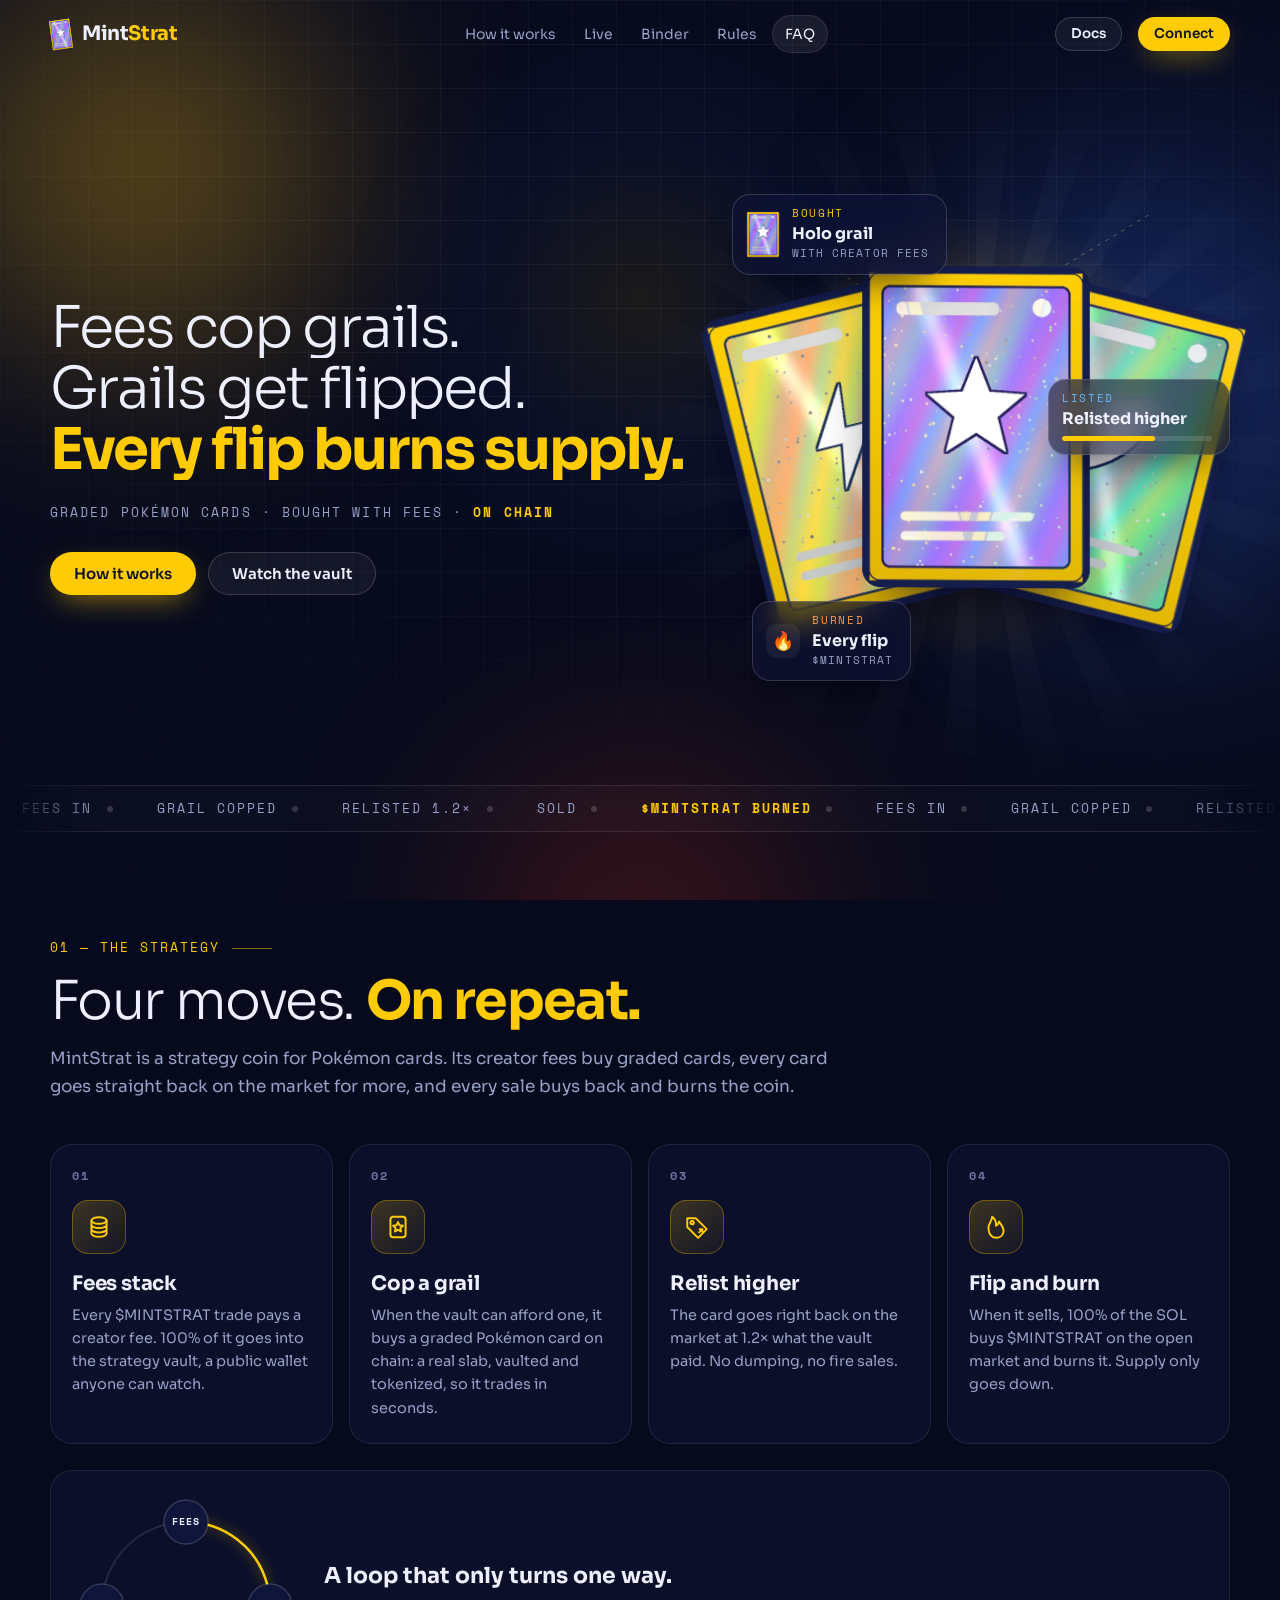
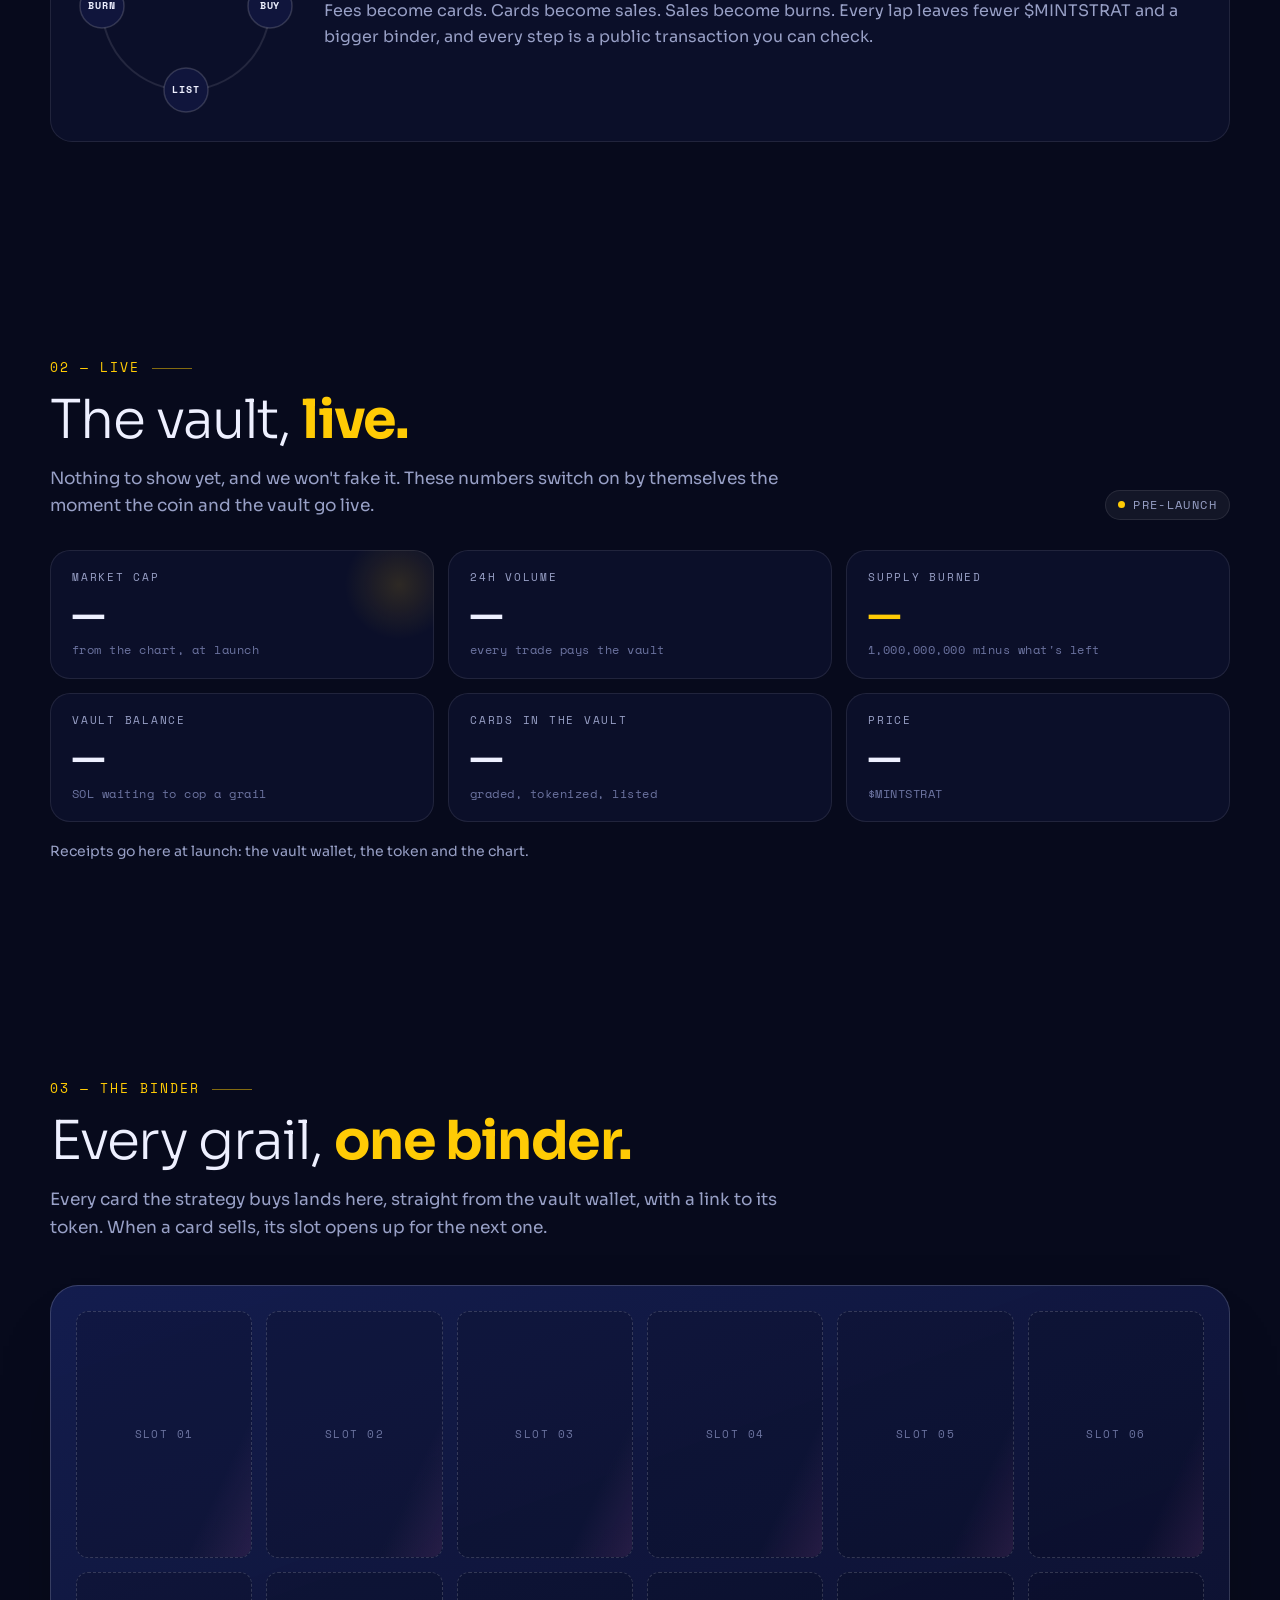
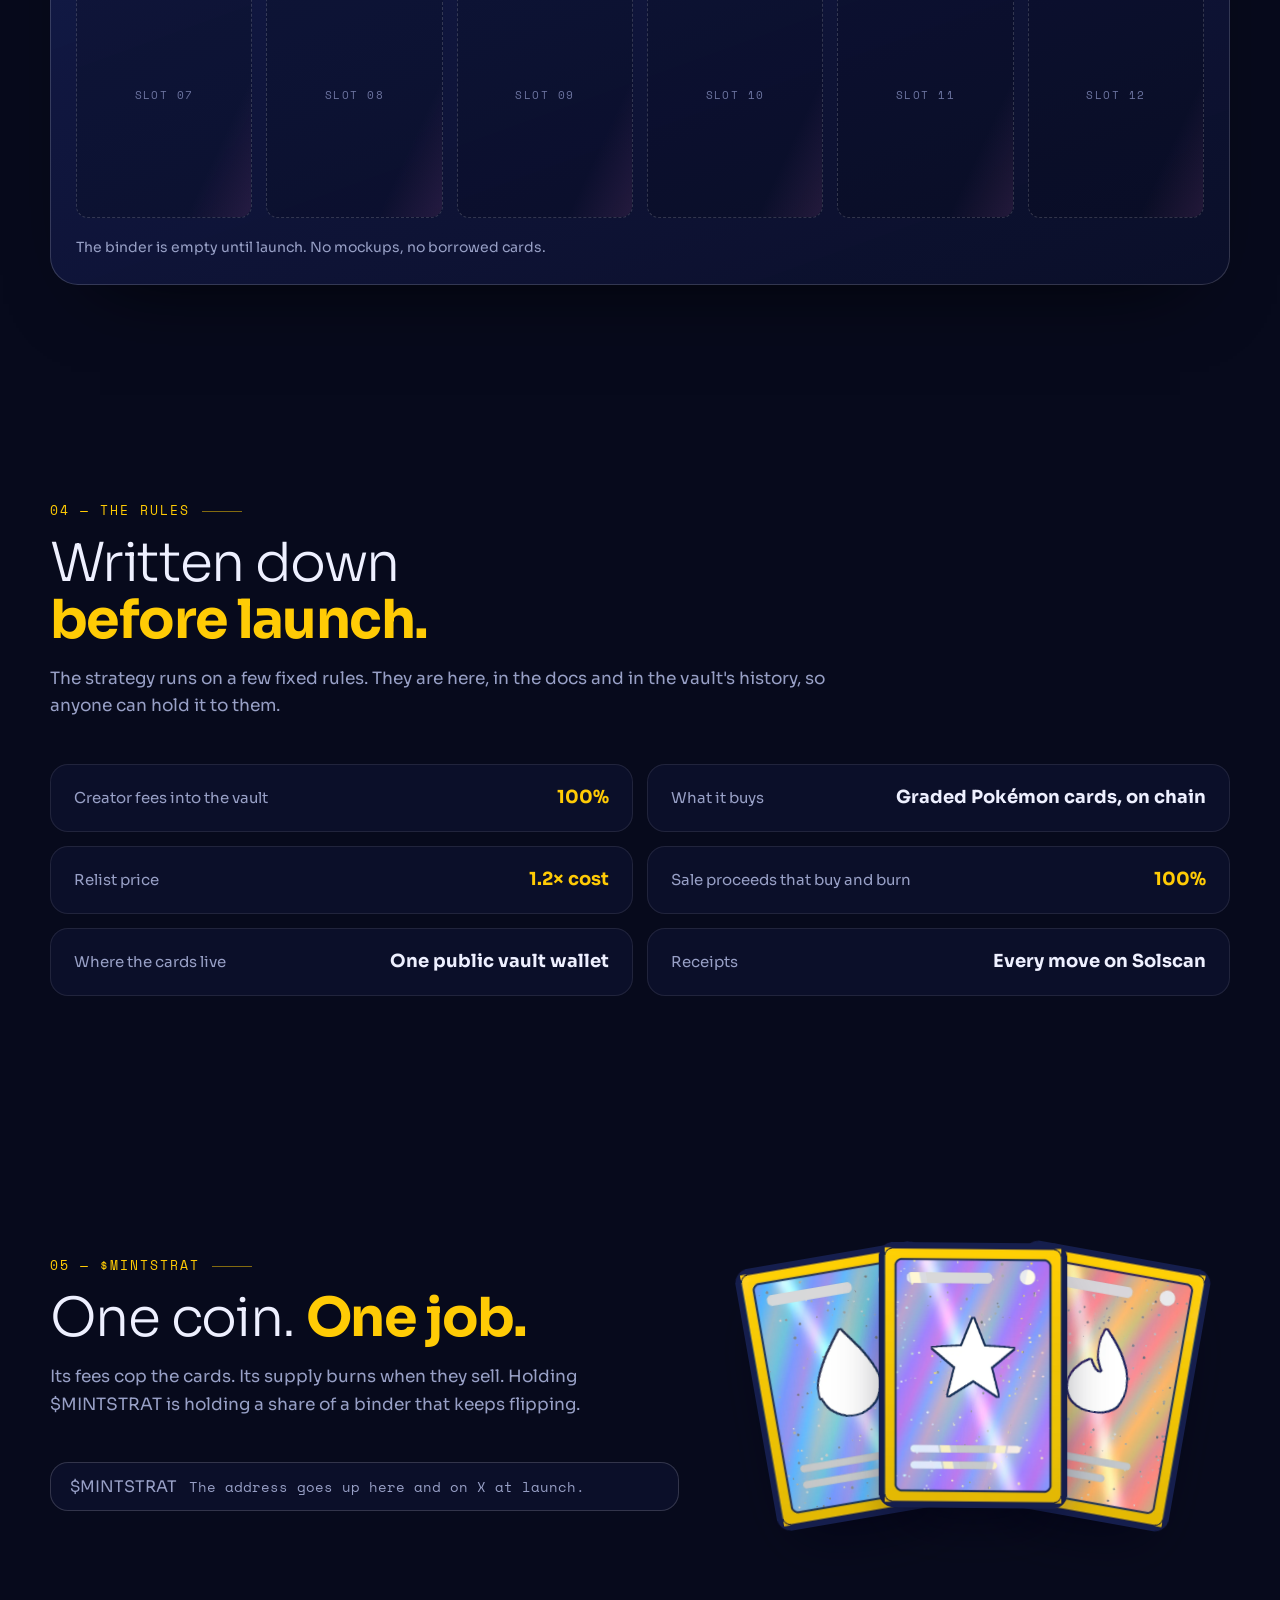
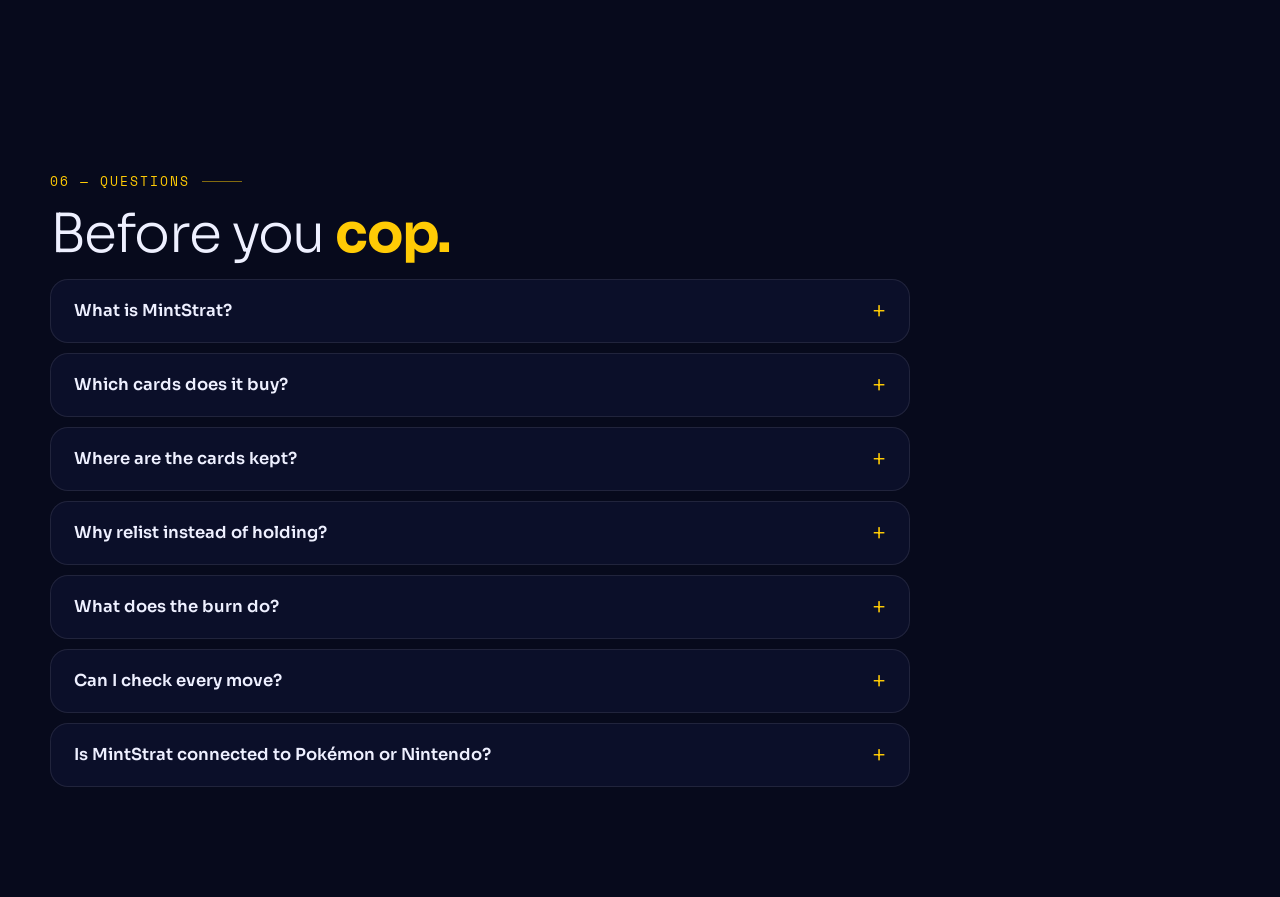
==== commit 03a2526e: "Connect button, no ticker in nav, no kicker, no footer" ====
--- a/index.html
+++ b/index.html
@@ -15,17 +15,19 @@
 <link rel="icon" type="image/png" href="/assets/img/favicon-32.png" sizes="32x32">
 <link rel="apple-touch-icon" href="/assets/img/favicon-180.png">
 <link rel="preload" href="/assets/fonts/sora.woff2" as="font" type="font/woff2" crossorigin>
-<link rel="stylesheet" href="/assets/css/site.css?v=1">
+<link rel="stylesheet" href="/assets/css/site.css?v=2">
 </head>
 <body>
 <div class="bg" aria-hidden="true"><i class="glow g1"></i><i class="glow g2"></i><i class="glow g3"></i><div class="grid"></div><div class="tw" id="tw"></div></div>
 <div class="grain" aria-hidden="true"></div>
 
+<div class="progress" id="progress" aria-hidden="true"></div>
+<div class="cglow" id="cglow" aria-hidden="true"></div>
 <nav class="top" id="nav">
   <div class="wrap in">
     <a class="logo" href="#top" aria-label="MintStrat, back to top"><img src="/assets/img/card-star.webp" alt="" width="22" height="31"><span>Mint<b>Strat</b></span></a>
-    <div class="links" id="links"><a href="#how">How it works</a><a href="#live">Live</a><a href="#binder">Binder</a><a href="#rules">Rules</a><a href="#token">$MINTSTRAT</a><a href="#faq">FAQ</a></div>
-    <div class="navr"><a class="btn ghost sm" href="/docs">Docs</a><span id="navBuy"></span><button class="menu" id="menu" type="button" aria-label="Menu" aria-expanded="false"><i></i><i></i></button></div>
+    <div class="links" id="links"><a href="#how">How it works</a><a href="#live">Live</a><a href="#binder">Binder</a><a href="#rules">Rules</a><a href="#faq">FAQ</a></div>
+    <div class="navr"><a class="btn ghost sm" href="/docs">Docs</a><span id="navBuy"></span><span id="navWallet" class="wwrap"></span><button class="menu" id="menu" type="button" aria-label="Menu" aria-expanded="false"><i></i><i></i></button></div>
   </div>
 </nav>
 
@@ -33,13 +35,12 @@
 <header class="hero" id="top">
   <div class="wrap hero-in">
     <div class="hero-copy">
-      <div class="kicker" id="kicker"><span class="dot"></span><span id="status">pre-launch</span> · the Pokémon card strategy</div>
       <h1><span class="l"><span>Fees cop grails.</span></span><span class="l"><span>Grails get flipped.</span></span><span class="l y"><span>Every flip burns supply.</span></span></h1>
       <p class="mono-line">GRADED POKÉMON CARDS · BOUGHT WITH FEES · <b>ON CHAIN</b></p>
       <div class="ctas"><a class="btn y" href="#how">How it works</a><a class="btn ghost" href="#live">Watch the vault</a></div>
     </div>
     <div class="hero-art" id="heroArt">
-      <div class="rays"></div><div class="halo"></div>
+      <div class="rays"></div><div class="halo"></div><div class="rise" id="rise" aria-hidden="true"></div>
       <svg class="lines" viewBox="0 0 560 560" preserveAspectRatio="none" aria-hidden="true"><path d="M280 280 L180 150 L90 90"/><path d="M280 280 L420 260 L520 250"/><path d="M280 280 L200 390 L110 470"/><path d="M280 280 L360 120 L470 60"/></svg>
       <div class="fan">
         <div class="holo c1" data-tilt><div class="in"><img src="/assets/img/card-bolt.webp" alt="A holo trading card with a lightning emblem" width="560" height="784"><i class="foil"></i><i class="glare"></i></div></div>
@@ -149,14 +150,13 @@
       <details><summary>What does the burn do?</summary><div>Burned tokens are gone for good. Every sale shrinks the supply, so each $MINTSTRAT left is a bigger share of what's next.</div></details>
       <details><summary>Can I check every move?</summary><div>Yes. Every buy, listing and burn is a transaction from the vault wallet. The live section links the wallet, the token and the chart at launch.</div></details>
       <details><summary>Is MintStrat connected to Pokémon or Nintendo?</summary><div>No. MintStrat is independent and not affiliated with Nintendo, Creatures, GAME FREAK, The Pokémon Company or any grading company. It just buys the cards.</div></details>
-      <details><summary>Is this financial advice?</summary><div>No. Memecoins are risky and card prices move. Only use what you can afford to lose.</div></details>
     </div>
   </div>
 </section>
 </main>
-<footer><div class="wrap">MintStrat is independent. Pokémon is a trademark of its owners. Not financial advice.</div></footer>
 <div class="toast" id="toast" role="status" aria-live="polite"></div>
 <script src="/assets/js/config.js?v=1"></script>
-<script src="/assets/js/app.js?v=1"></script>
+<script src="/assets/js/app.js?v=3"></script>
+<script src="/assets/js/wallet.js?v=1"></script>
 </body>
 </html>
--- a/assets/css/site.css
+++ b/assets/css/site.css
@@ -71,7 +71,9 @@
 .mono-line b { color: var(--y); font-weight: 700; }
 .ctas { display: flex; gap: 12px; flex-wrap: wrap; opacity: 0; animation: fadein .8s .55s forwards; }
 @keyframes fadein { to { opacity: 1; } }
-.hero-art { position: relative; height: 560px; perspective: 1400px; }
+.hero-art { --px: 0px; --py: 0px; position: relative; height: 560px; perspective: 1400px; }
+.hero-art .fan { transform: translate3d(var(--px), var(--py), 0); transition: transform .6s var(--ease); }
+.hero-art .gp { translate: calc(var(--px) * -.6) calc(var(--py) * -.6); transition: translate .6s var(--ease), opacity .8s var(--ease); }
 .fan { position: absolute; left: 50%; top: 50%; width: 0; height: 0; }
 .fan .holo { position: absolute; width: 230px; aspect-ratio: 560 / 784; left: -115px; top: -161px; transition: transform .8s var(--spring); }
 .fan .c1 { transform: translate(-128px, 18px) rotate(-14deg); z-index: 1; }
@@ -262,3 +264,53 @@
   *, *::before, *::after { animation-duration: .001s !important; animation-iteration-count: 1 !important; transition-duration: .001s !important; scroll-behavior: auto !important; }
   .rv { opacity: 1; transform: none; filter: none; }
 }
+
+/* ---------- motion layer ---------- */
+.progress { position: fixed; left: 0; right: 0; top: 0; height: 3px; z-index: 50; transform-origin: 0 50%; transform: scaleX(0); background: linear-gradient(90deg, var(--y), #ff8a3d, var(--sky)); box-shadow: 0 0 12px rgba(255, 203, 5, .6); }
+.cglow { position: fixed; left: 0; top: 0; width: 600px; height: 600px; border-radius: 50%; z-index: 1; pointer-events: none; background: radial-gradient(circle, rgba(255, 203, 5, .08), rgba(47, 99, 230, .05) 40%, transparent 70%); will-change: transform; }
+.rise { position: absolute; inset: 0; pointer-events: none; z-index: 2; overflow: hidden; }
+.rise i { position: absolute; bottom: 8%; width: var(--s); height: var(--s); background: #fff; clip-path: polygon(50% 0, 60% 40%, 100% 50%, 60% 60%, 50% 100%, 40% 60%, 0 50%, 40% 40%); opacity: 0; filter: drop-shadow(0 0 6px rgba(255, 220, 120, .9)); animation: riseup var(--d) linear infinite; animation-delay: var(--dl); }
+.rise i:nth-child(3n) { background: var(--y); } .rise i:nth-child(4n) { background: var(--sky); }
+@keyframes riseup { 0% { opacity: 0; transform: translate(0, 0) scale(.5) rotate(0); } 15% { opacity: 1; } 100% { opacity: 0; transform: translate(var(--x), -460px) scale(1.1) rotate(180deg); } }
+.hw { display: inline-block; overflow: hidden; vertical-align: bottom; padding-bottom: .08em; margin-bottom: -.08em; }
+.hw > span { display: inline-block; transform: translateY(105%); transition: transform .9s var(--ease); }
+h2.vis .hw > span, h2:not(.rv) .hw > span { transform: none; }
+.stat::before { content: ''; position: absolute; inset: 0; background: linear-gradient(110deg, transparent 30%, rgba(255, 255, 255, .07) 50%, transparent 70%); transform: translateX(-100%); animation: sweep 5s ease-in-out infinite; animation-delay: var(--d, 0s); }
+@keyframes sweep { 0%, 55% { transform: translateX(-100%); } 85%, 100% { transform: translateX(100%); } }
+.slot:not(.full)::before { content: ''; position: absolute; inset: 0; background: linear-gradient(115deg, transparent 35%, rgba(255, 120, 220, .10) 45%, rgba(110, 220, 255, .10) 52%, rgba(255, 240, 120, .10) 59%, transparent 68%); background-size: 300% 100%; animation: holosweep 6s linear infinite; animation-delay: calc(var(--i, 0) * -.4s); }
+@keyframes holosweep { from { background-position: 150% 0; } to { background-position: -150% 0; } }
+.loop .node circle { animation: nodepulse 6s linear infinite; }
+.loop .node:nth-of-type(2) circle { animation-delay: 1.5s; } .loop .node:nth-of-type(3) circle { animation-delay: 3s; } .loop .node:nth-of-type(4) circle { animation-delay: 4.5s; }
+@keyframes nodepulse { 0%, 100% { stroke: rgba(255, 255, 255, .16); } 6% { stroke: #ffcb05; fill: #2a2a10; } 18% { stroke: rgba(255, 255, 255, .16); fill: #10153c; } }
+.step .ico { transition: transform .5s var(--spring); } .step:hover .ico { transform: rotate(-8deg) scale(1.12); }
+.btn.y { background-image: linear-gradient(110deg, var(--y) 40%, #fff3a8 50%, var(--y) 60%); background-size: 250% 100%; animation: btnshine 4.5s ease-in-out infinite; }
+@keyframes btnshine { 0%, 60% { background-position: 120% 0; } 100% { background-position: -40% 0; } }
+
+/* ---------- wallet ---------- */
+.wwrap { position: relative; }
+.wbtn { padding: 10px 18px; font-size: 13.5px; }
+.wbtn.on { background: rgba(255, 255, 255, .06); color: var(--text); box-shadow: inset 0 0 0 1px var(--line2); font: 400 13px/1 var(--mono); letter-spacing: .04em; }
+.wdot { width: 8px; height: 8px; border-radius: 50%; background: var(--ok); box-shadow: 0 0 0 0 rgba(57, 217, 138, .6); animation: ping2 1.8s infinite; }
+.wmodal { position: fixed; inset: 0; z-index: 80; display: grid; place-items: center; padding: 20px; background: rgba(4, 6, 18, .6); backdrop-filter: blur(6px); -webkit-backdrop-filter: blur(6px); opacity: 0; transition: opacity .25s; }
+.wmodal.on { opacity: 1; }
+.wcard { width: min(400px, 100%); padding: 22px; border-radius: 24px; background: rgba(14, 18, 48, .96); box-shadow: inset 0 0 0 1px var(--line2), 0 40px 80px -30px rgba(0, 0, 0, .9); transform: translateY(14px) scale(.97); transition: transform .4s var(--spring); }
+.wmodal.on .wcard { transform: none; }
+.whead { display: flex; justify-content: space-between; align-items: center; margin-bottom: 14px; font-size: 18px; }
+.wx { border: 0; background: rgba(255, 255, 255, .06); color: var(--text); width: 34px; height: 34px; border-radius: 50%; font-size: 20px; cursor: pointer; }
+.wlist { display: grid; gap: 8px; }
+.wrow { display: grid; grid-template-columns: 40px 1fr auto; align-items: center; gap: 12px; padding: 12px 14px; border: 0; border-radius: 16px; background: rgba(255, 255, 255, .04); color: var(--text); font: 600 15px/1 var(--sans); text-align: left; cursor: pointer; box-shadow: inset 0 0 0 1px var(--line); transition: background .2s, transform .3s var(--spring); }
+.wrow:hover { background: rgba(255, 203, 5, .1); transform: translateX(4px); }
+.wlogo { width: 40px; height: 40px; border-radius: 12px; display: grid; place-items: center; background: var(--c); color: #fff; font: 700 18px/1 var(--sans); }
+.wlogo.sm { width: 34px; height: 34px; font-size: 15px; border-radius: 10px; }
+.ws { font: 400 11px/1 var(--mono); letter-spacing: .08em; text-transform: uppercase; color: var(--mute); }
+.wfine { margin: 14px 2px 0; color: var(--mute2); font-size: 12.5px; line-height: 1.5; }
+.wmenu { position: absolute; right: 0; top: calc(100% + 10px); width: 260px; padding: 14px; border-radius: 20px; background: rgba(14, 18, 48, .97); box-shadow: inset 0 0 0 1px var(--line2), 0 30px 60px -20px rgba(0, 0, 0, .85); opacity: 0; transform: translateY(-6px) scale(.98); transform-origin: top right; transition: opacity .2s, transform .35s var(--spring); z-index: 60; }
+.wmenu.on { opacity: 1; transform: none; }
+.wm-h { display: flex; gap: 10px; align-items: center; padding-bottom: 12px; border-bottom: 1px solid var(--line); margin-bottom: 8px; }
+.wm-n { font-weight: 700; } .wm-a { font: 400 12px/1.2 var(--mono); color: var(--mute); }
+.wm-row { display: flex; justify-content: space-between; padding: 8px 2px; font-size: 14px; color: var(--mute); } .wm-row b { color: var(--text); }
+.wm-act { display: grid; gap: 6px; margin-top: 10px; }
+.wm-act button, .wm-act a { border: 0; padding: 10px 12px; border-radius: 12px; background: rgba(255, 255, 255, .05); color: var(--text); font: 600 13px/1 var(--sans); text-align: left; text-decoration: none; cursor: pointer; }
+.wm-act button:hover, .wm-act a:hover { background: rgba(255, 255, 255, .1); }
+.wm-act .off { color: #ff8a8a; }
+@media (max-width: 640px) { #navBuy { display: none; } .cglow { display: none; } }
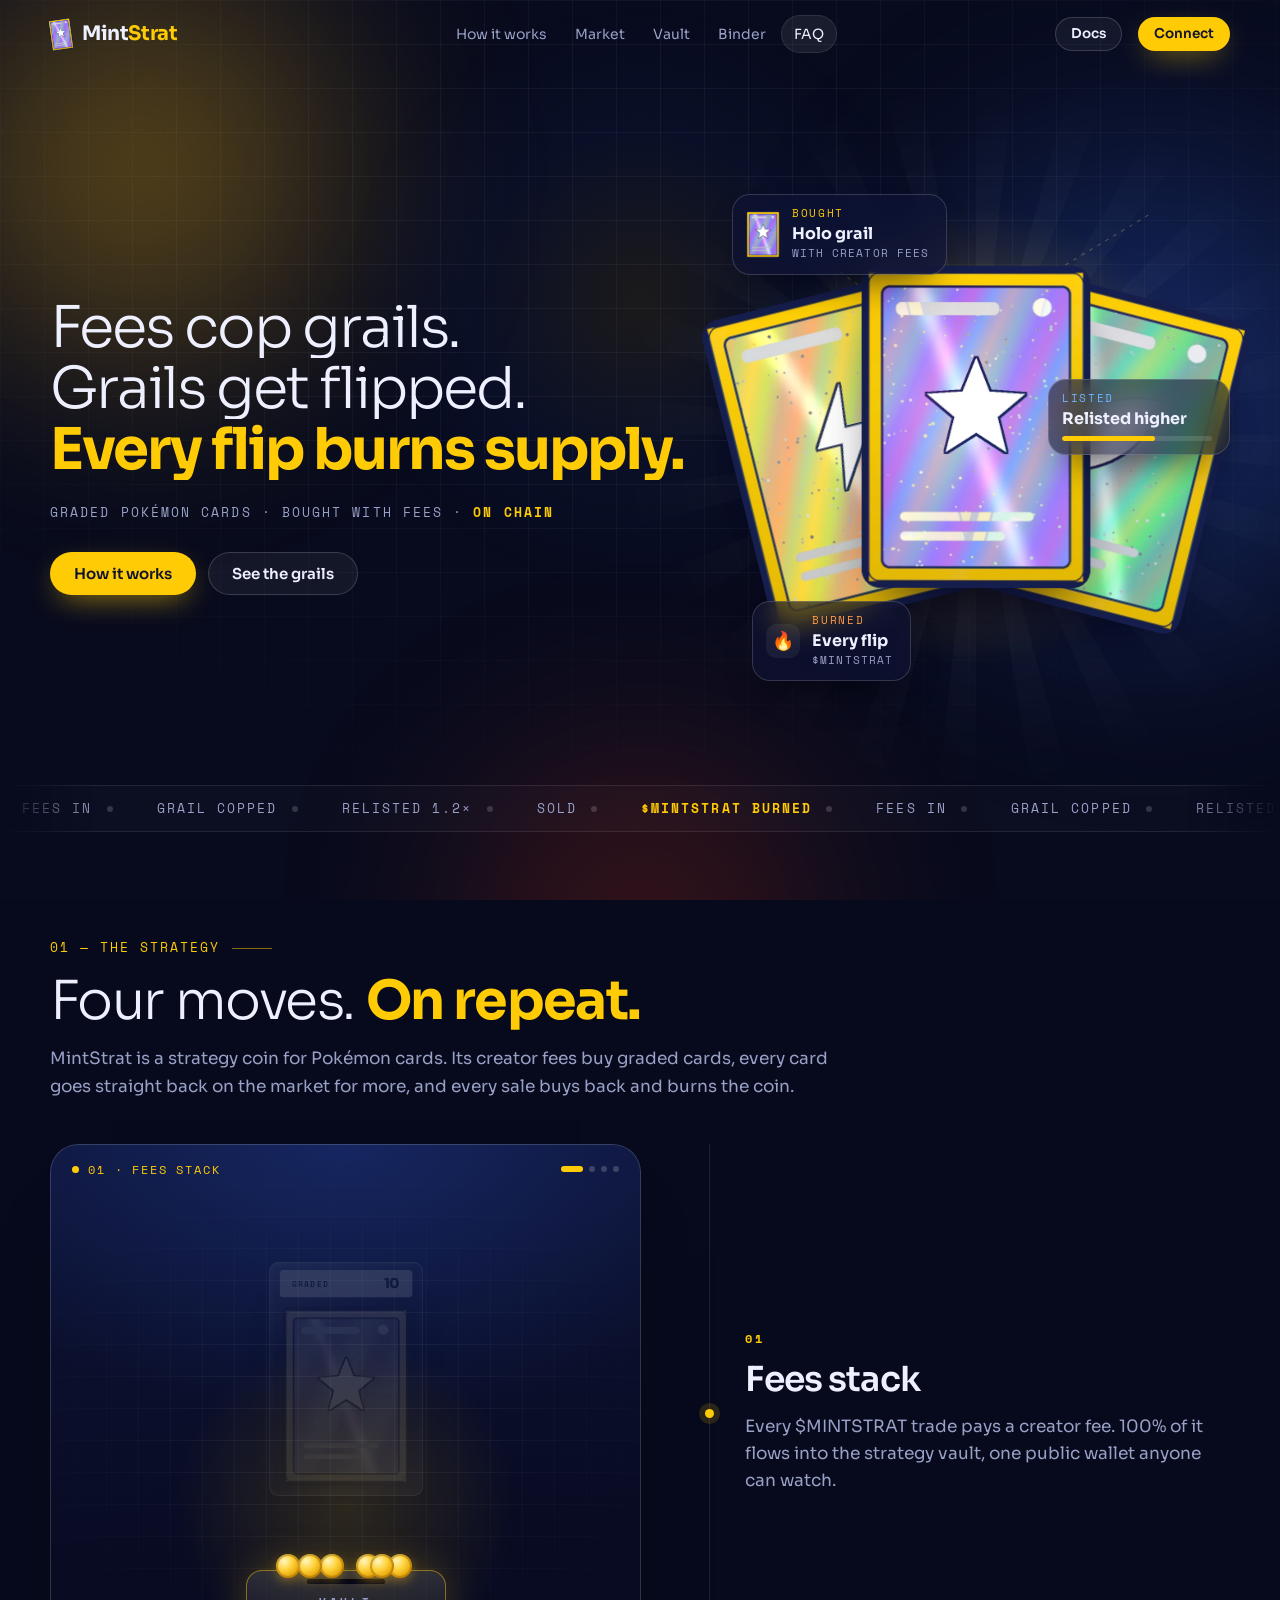
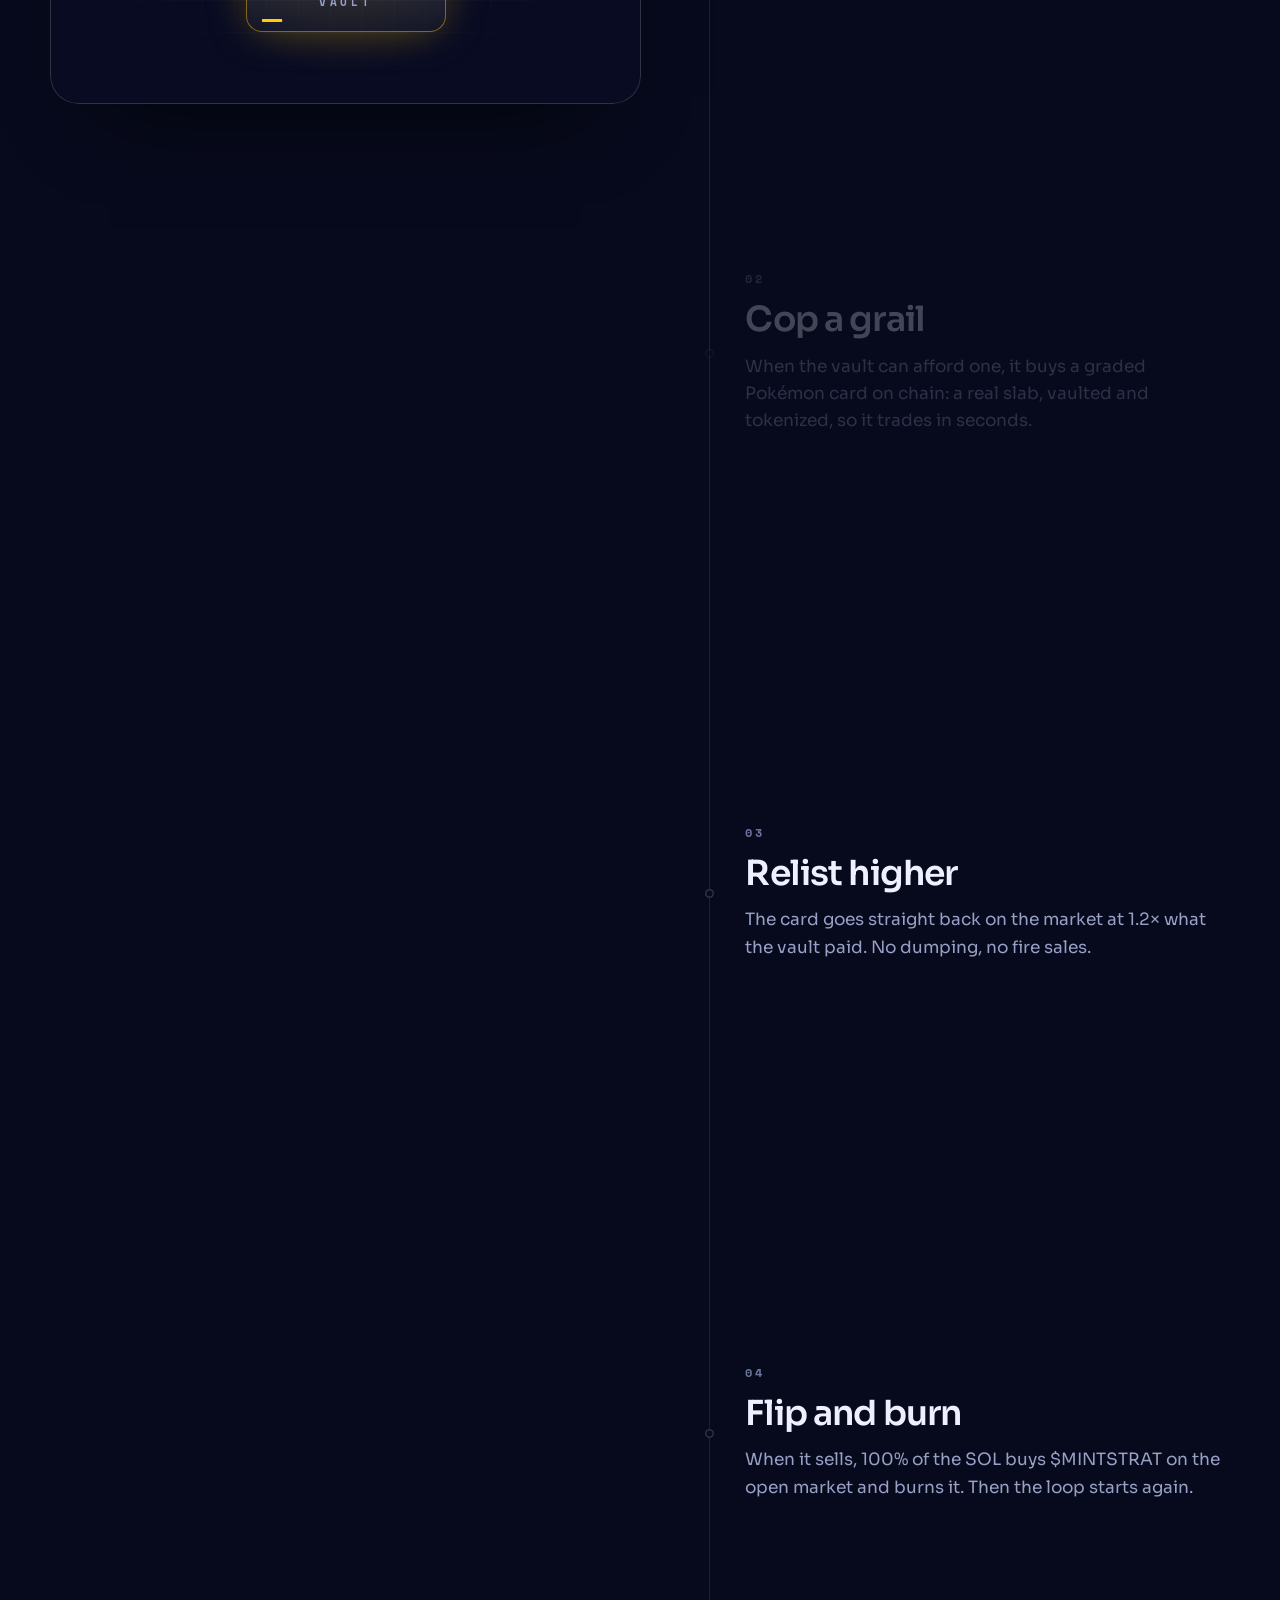
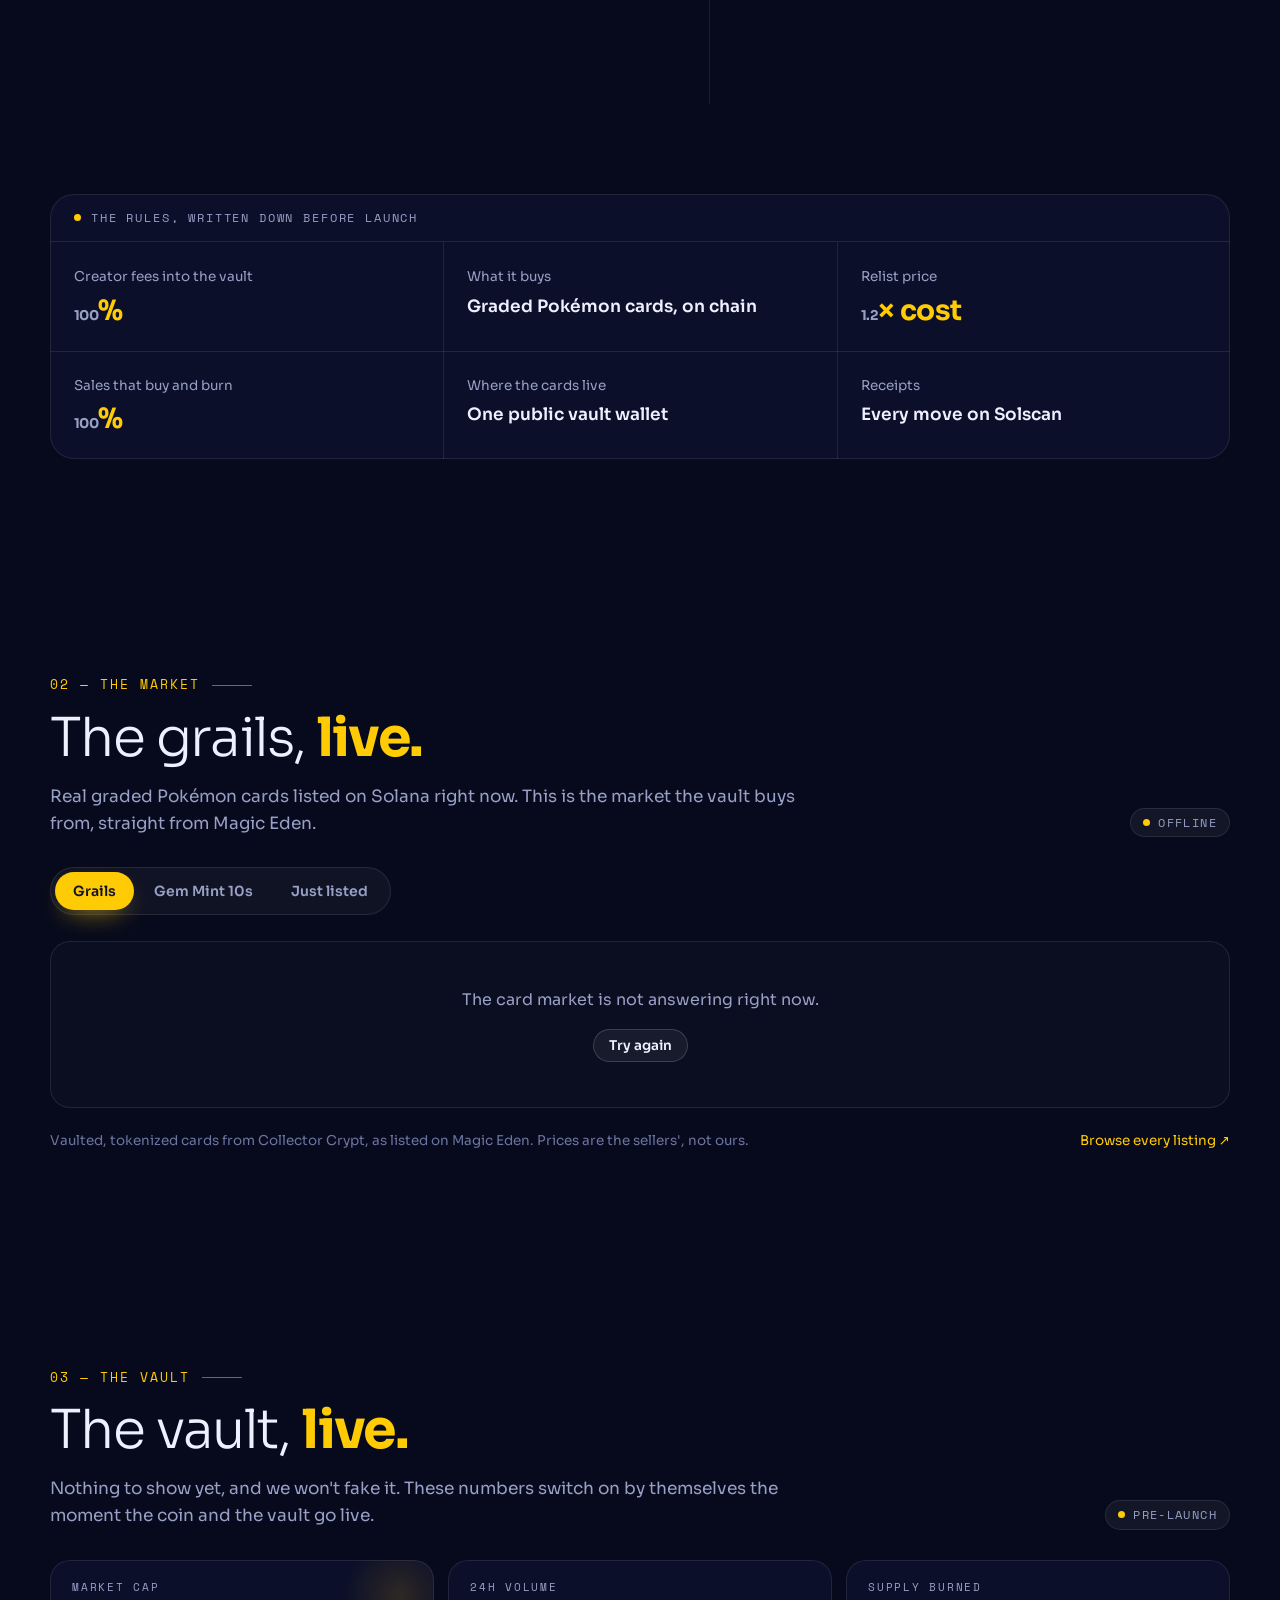
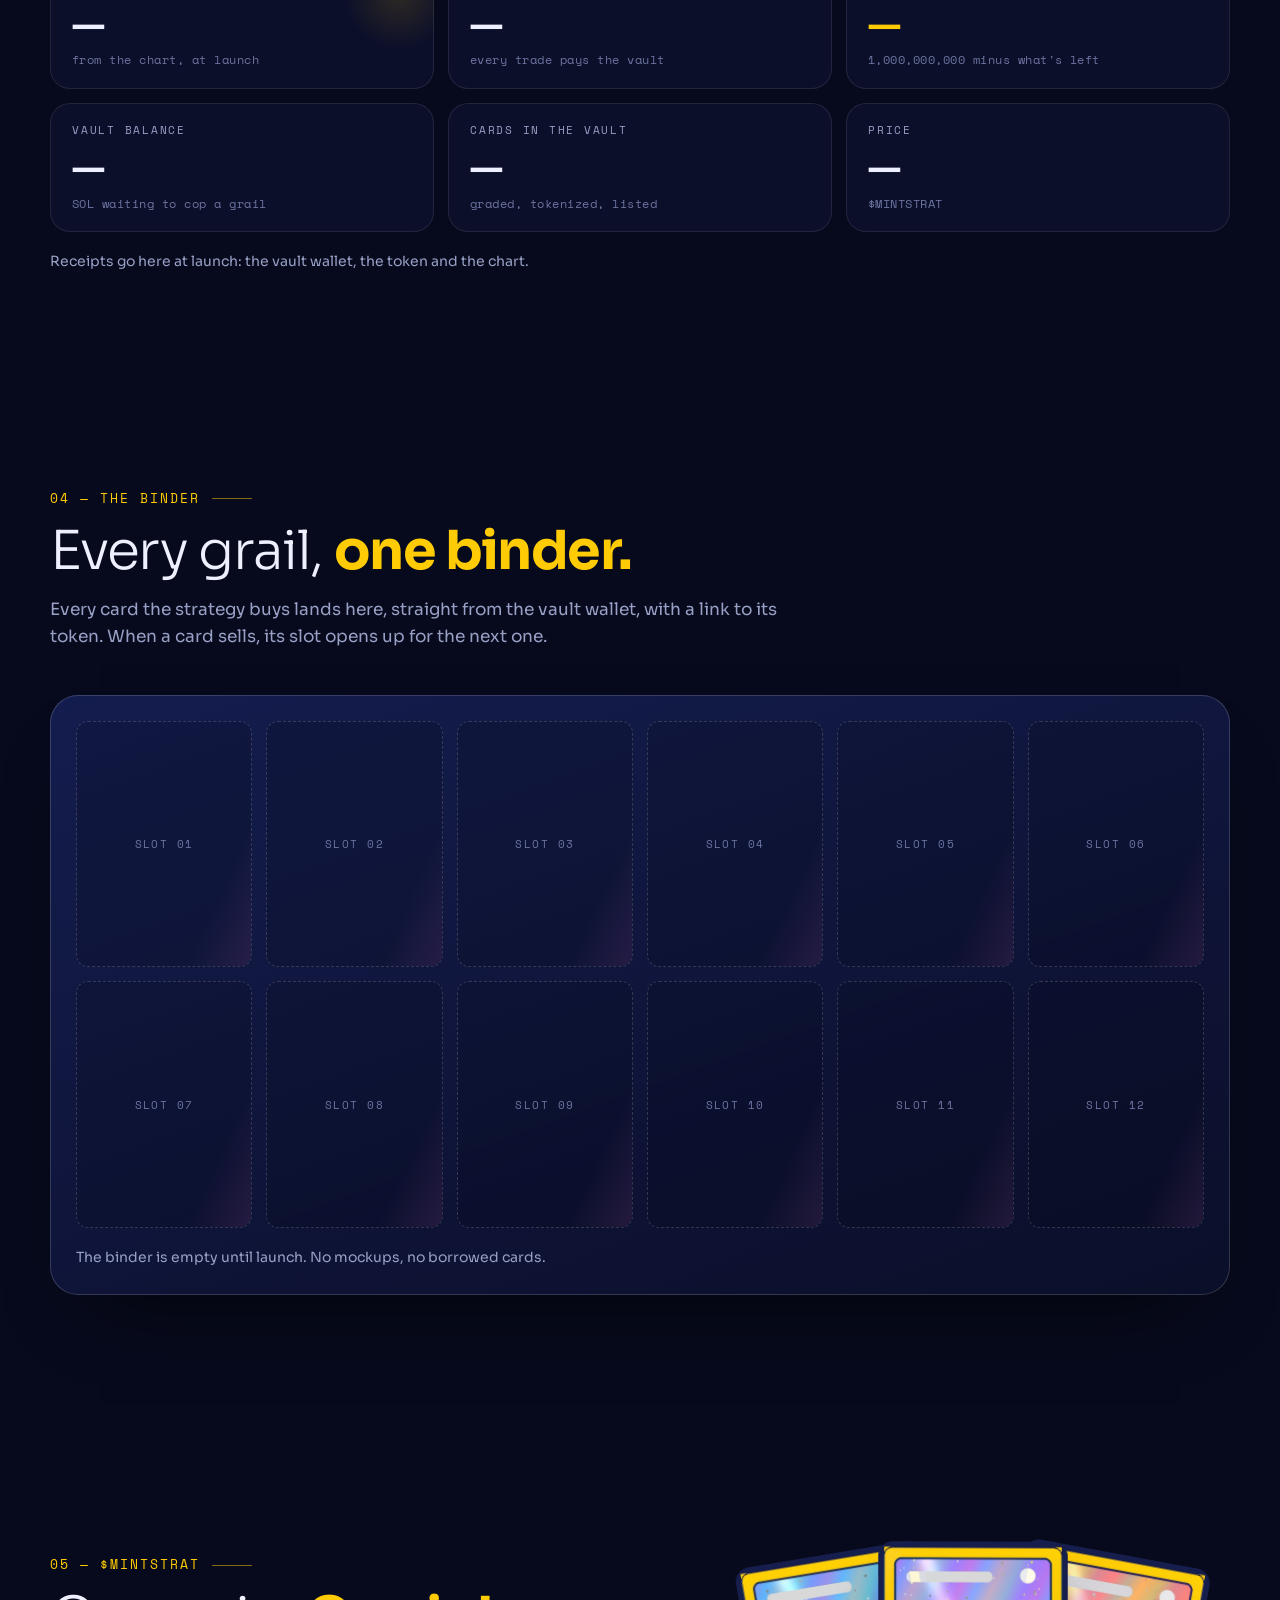
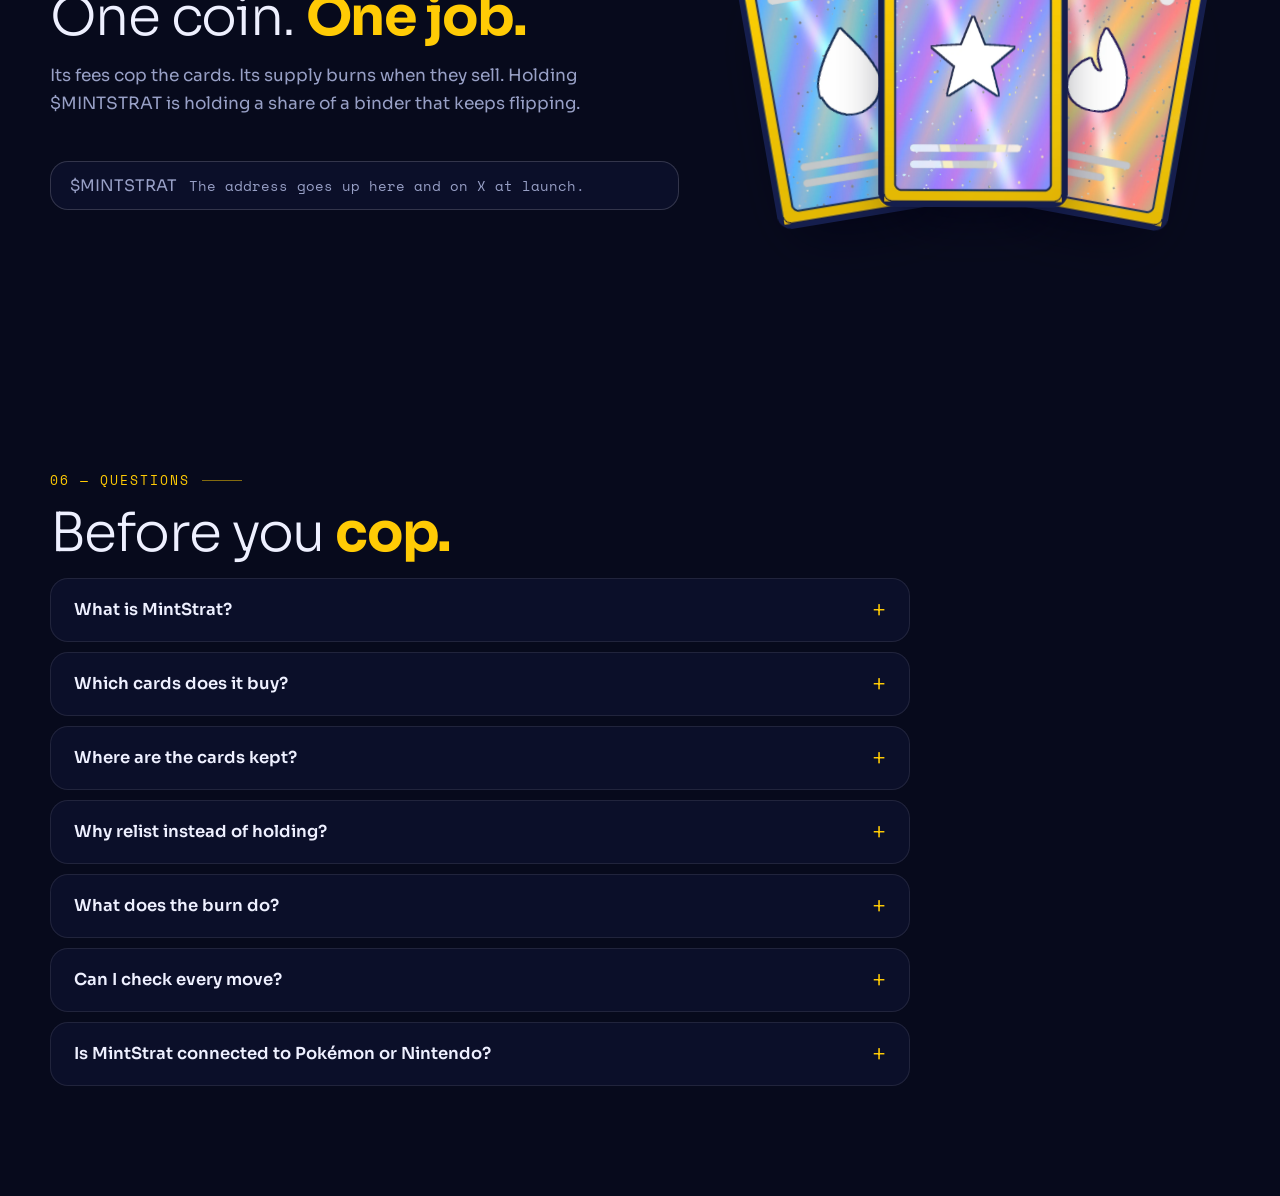
==== commit cace9cb5: "Add files via upload" ====
--- a/index.html
+++ b/index.html
@@ -15,7 +15,7 @@
 <link rel="icon" type="image/png" href="/assets/img/favicon-32.png" sizes="32x32">
 <link rel="apple-touch-icon" href="/assets/img/favicon-180.png">
 <link rel="preload" href="/assets/fonts/sora.woff2" as="font" type="font/woff2" crossorigin>
-<link rel="stylesheet" href="/assets/css/site.css?v=2">
+<link rel="stylesheet" href="/assets/css/site.css?v=4">
 </head>
 <body>
 <div class="bg" aria-hidden="true"><i class="glow g1"></i><i class="glow g2"></i><i class="glow g3"></i><div class="grid"></div><div class="tw" id="tw"></div></div>
@@ -26,7 +26,7 @@
 <nav class="top" id="nav">
   <div class="wrap in">
     <a class="logo" href="#top" aria-label="MintStrat, back to top"><img src="/assets/img/card-star.webp" alt="" width="22" height="31"><span>Mint<b>Strat</b></span></a>
-    <div class="links" id="links"><a href="#how">How it works</a><a href="#live">Live</a><a href="#binder">Binder</a><a href="#rules">Rules</a><a href="#faq">FAQ</a></div>
+    <div class="links" id="links"><a href="#how">How it works</a><a href="#market">Market</a><a href="#live">Vault</a><a href="#binder">Binder</a><a href="#faq">FAQ</a></div>
     <div class="navr"><a class="btn ghost sm" href="/docs">Docs</a><span id="navBuy"></span><span id="navWallet" class="wwrap"></span><button class="menu" id="menu" type="button" aria-label="Menu" aria-expanded="false"><i></i><i></i></button></div>
   </div>
 </nav>
@@ -37,7 +37,7 @@
     <div class="hero-copy">
       <h1><span class="l"><span>Fees cop grails.</span></span><span class="l"><span>Grails get flipped.</span></span><span class="l y"><span>Every flip burns supply.</span></span></h1>
       <p class="mono-line">GRADED POKÉMON CARDS · BOUGHT WITH FEES · <b>ON CHAIN</b></p>
-      <div class="ctas"><a class="btn y" href="#how">How it works</a><a class="btn ghost" href="#live">Watch the vault</a></div>
+      <div class="ctas"><a class="btn y" href="#how">How it works</a><a class="btn ghost" href="#market">See the grails</a></div>
     </div>
     <div class="hero-art" id="heroArt">
       <div class="rays"></div><div class="halo"></div><div class="rise" id="rise" aria-hidden="true"></div>
@@ -60,29 +60,63 @@
     <div class="eyebrow rv">01 — the strategy</div>
     <h2 class="rv">Four moves. <b>On repeat.</b></h2>
     <p class="lede rv">MintStrat is a strategy coin for Pokémon cards. Its creator fees buy graded cards, every card goes straight back on the market for more, and every sale buys back and burns the coin.</p>
-    <div class="steps">
-      <article class="step rv" style="--d:.0s"><div class="n">01</div><div class="ico"><svg viewBox="0 0 24 24" fill="none" stroke="#ffcb05" stroke-width="1.8" stroke-linecap="round"><ellipse cx="12" cy="6" rx="7" ry="3"/><path d="M5 6v4c0 1.7 3.1 3 7 3s7-1.3 7-3V6M5 10v4c0 1.7 3.1 3 7 3s7-1.3 7-3v-4M5 14v4c0 1.7 3.1 3 7 3s7-1.3 7-3v-4"/></svg></div><h3>Fees stack</h3><p>Every $MINTSTRAT trade pays a creator fee. <span data-cfg="feePct">100</span>% of it goes into the strategy vault, a public wallet anyone can watch.</p></article>
-      <article class="step rv" style="--d:.08s"><div class="n">02</div><div class="ico"><svg viewBox="0 0 24 24" fill="none" stroke="#ffcb05" stroke-width="1.8" stroke-linejoin="round"><rect x="5" y="2.5" width="14" height="19" rx="2.5"/><path d="M12 7.5l1.4 2.9 3.1.4-2.3 2.2.6 3.1-2.8-1.5-2.8 1.5.6-3.1-2.3-2.2 3.1-.4z"/></svg></div><h3>Cop a grail</h3><p>When the vault can afford one, it buys a graded Pokémon card on chain: a real slab, vaulted and tokenized, so it trades in seconds.</p></article>
-      <article class="step rv" style="--d:.16s"><div class="n">03</div><div class="ico"><svg viewBox="0 0 24 24" fill="none" stroke="#ffcb05" stroke-width="1.8" stroke-linecap="round" stroke-linejoin="round"><path d="M3 12V4h8l10 10-8 8z"/><circle cx="7.5" cy="8" r="1.5"/><path d="M14 17l3-3m0 0v2.5m0-2.5h-2.5"/></svg></div><h3>Relist higher</h3><p>The card goes right back on the market at <span data-cfg="markup">1.2</span>× what the vault paid. No dumping, no fire sales.</p></article>
-      <article class="step rv" style="--d:.24s"><div class="n">04</div><div class="ico"><svg viewBox="0 0 24 24" fill="none" stroke="#ffcb05" stroke-width="1.8" stroke-linecap="round" stroke-linejoin="round"><path d="M12 22c4 0 7-2.6 7-6.6 0-3.6-2.6-5.9-4.2-8.4-.4 2-1.4 3.2-2.8 3.8.4-3.3-1-6.4-3.6-8.3.2 3.6-3.4 6.3-3.4 10.3C5 18.6 8 22 12 22z"/></svg></div><h3>Flip and burn</h3><p>When it sells, <span data-cfg="burnPct">100</span>% of the SOL buys $MINTSTRAT on the open market and burns it. Supply only goes down.</p></article>
+    <div class="story">
+      <div class="stage-col">
+        <div class="stage" id="stage" data-s="0" aria-hidden="true">
+          <div class="st-grid"></div>
+          <div class="st-glow"></div>
+          <div class="st-cap" id="stCap">01 · fees stack</div>
+          <div class="st-dots"><i></i><i></i><i></i><i></i></div>
+          <div class="st-coins"><i></i><i></i><i></i><i></i><i></i><i></i></div>
+          <div class="st-vault"><span>VAULT</span></div>
+          <div class="st-obj">
+            <div class="st-slab"><span class="st-lab"><b>GRADED</b><b>10</b></span></div>
+            <div class="st-card"><img src="/assets/img/card-star.webp" alt="" width="560" height="784" loading="lazy"><i class="st-foil"></i></div>
+            <div class="st-stamp" id="stStamp">BOUGHT</div>
+          </div>
+          <div class="st-tag"><span>LISTED</span><b>×<span data-cfg="markup">1.2</span></b></div>
+          <div class="st-bars"><div><span>vault paid</span><i style="--w:68%"></i></div><div><span>listed at</span><i style="--w:82%" id="stList"></i></div></div>
+          <div class="st-fire"><i></i><i></i><i></i><i></i><i></i><i></i><i></i><i></i></div>
+          <div class="st-burn"><span>$MINTSTRAT</span><b>supply ↓</b></div>
+        </div>
+      </div>
+      <div class="story-steps">
+        <article class="sstep" data-s="0"><div class="n">01</div><h3>Fees stack</h3><p>Every $MINTSTRAT trade pays a creator fee. <span data-cfg="feePct">100</span>% of it flows into the strategy vault, one public wallet anyone can watch.</p></article>
+        <article class="sstep" data-s="1"><div class="n">02</div><h3>Cop a grail</h3><p>When the vault can afford one, it buys a graded Pokémon card on chain: a real slab, vaulted and tokenized, so it trades in seconds.</p></article>
+        <article class="sstep" data-s="2"><div class="n">03</div><h3>Relist higher</h3><p>The card goes straight back on the market at <span data-cfg="markup">1.2</span>× what the vault paid. No dumping, no fire sales.</p></article>
+        <article class="sstep" data-s="3"><div class="n">04</div><h3>Flip and burn</h3><p>When it sells, <span data-cfg="burnPct">100</span>% of the SOL buys $MINTSTRAT on the open market and burns it. Then the loop starts again.</p></article>
+      </div>
     </div>
-    <div class="loop rv">
-      <svg viewBox="0 0 220 220" aria-hidden="true">
-        <circle class="ring" cx="110" cy="110" r="84"/><circle class="arc" cx="110" cy="110" r="84" transform="rotate(-90 110 110)"/>
-        <g class="node"><circle cx="110" cy="26" r="22"/><text x="110" y="29">FEES</text></g>
-        <g class="node"><circle cx="194" cy="110" r="22"/><text x="194" y="113">BUY</text></g>
-        <g class="node"><circle cx="110" cy="194" r="22"/><text x="110" y="197">LIST</text></g>
-        <g class="node"><circle cx="26" cy="110" r="22"/><text x="26" y="113">BURN</text></g>
-      </svg>
-      <div><h3>A loop that only turns one way.</h3><p>Fees become cards. Cards become sales. Sales become burns. Every lap leaves fewer $MINTSTRAT and a bigger binder, and every step is a public transaction you can check.</p></div>
+    <div class="spec rv">
+      <div class="spec-h">The rules, written down before launch</div>
+      <div class="spec-g">
+        <div><span>Creator fees into the vault</span><b class="y"><span data-cfg="feePct">100</span>%</b></div>
+        <div><span>What it buys</span><b>Graded Pokémon cards, on chain</b></div>
+        <div><span>Relist price</span><b class="y"><span data-cfg="markup">1.2</span>× cost</b></div>
+        <div><span>Sales that buy and burn</span><b class="y"><span data-cfg="burnPct">100</span>%</b></div>
+        <div><span>Where the cards live</span><b>One public vault wallet</b></div>
+        <div><span>Receipts</span><b>Every move on Solscan</b></div>
+      </div>
     </div>
+  </div>
+</section>
+
+<section class="band" id="market">
+  <div class="wrap">
+    <div class="livehead">
+      <div><div class="eyebrow rv">02 — the market</div><h2 class="rv">The grails, <b>live.</b></h2><p class="lede rv">Real graded Pokémon cards listed on Solana right now. This is the market the vault buys from, straight from Magic Eden.</p></div>
+      <span class="chip rv" id="mktChip"><i></i>loading</span>
+    </div>
+    <div class="tabs rv" id="mktTabs" role="tablist"><span class="tab-ind" aria-hidden="true"></span><button class="on" type="button" data-v="grails" role="tab">Grails</button><button type="button" data-v="tens" role="tab">Gem Mint 10s</button><button type="button" data-v="new" role="tab">Just listed</button></div>
+    <div class="mgrid" id="mgrid"></div>
+    <p class="mfine rv"><span>Vaulted, tokenized cards from Collector Crypt, as listed on Magic Eden. Prices are the sellers', not ours.</span><a href="https://magiceden.io/marketplace/collector_crypt" target="_blank" rel="noopener">Browse every listing ↗</a></p>
   </div>
 </section>
 
 <section class="band" id="live">
   <div class="wrap">
     <div class="livehead">
-      <div><div class="eyebrow rv">02 — live</div><h2 class="rv">The vault, <b>live.</b></h2><p class="lede rv" id="liveLede">Nothing to show yet, and we won't fake it. These numbers switch on by themselves the moment the coin and the vault go live.</p></div>
+      <div><div class="eyebrow rv">03 — the vault</div><h2 class="rv">The vault, <b>live.</b></h2><p class="lede rv" id="liveLede">Nothing to show yet, and we won't fake it. These numbers switch on by themselves the moment the coin and the vault go live.</p></div>
       <span class="chip rv" id="liveChip"><i></i>pre-launch</span>
     </div>
     <div class="stats">
@@ -99,26 +133,10 @@
 
 <section class="band" id="binder">
   <div class="wrap">
-    <div class="eyebrow rv">03 — the binder</div>
+    <div class="eyebrow rv">04 — the binder</div>
     <h2 class="rv">Every grail, <b>one binder.</b></h2>
     <p class="lede rv">Every card the strategy buys lands here, straight from the vault wallet, with a link to its token. When a card sells, its slot opens up for the next one.</p>
     <div class="binder rv"><div class="pages" id="pages"></div><div class="foot"><span id="binderNote">The binder is empty until launch. No mockups, no borrowed cards.</span><span id="binderLink"></span></div></div>
-  </div>
-</section>
-
-<section class="band" id="rules">
-  <div class="wrap">
-    <div class="eyebrow rv">04 — the rules</div>
-    <h2 class="rv">Written down <b>before launch.</b></h2>
-    <p class="lede rv">The strategy runs on a few fixed rules. They are here, in the docs and in the vault's history, so anyone can hold it to them.</p>
-    <div class="rules">
-      <div class="rule rv"><span class="k">Creator fees into the vault</span><span class="v y"><span data-cfg="feePct">100</span>%</span></div>
-      <div class="rule rv" style="--d:.06s"><span class="k">What it buys</span><span class="v">Graded Pokémon cards, on chain</span></div>
-      <div class="rule rv"><span class="k">Relist price</span><span class="v y"><span data-cfg="markup">1.2</span>× cost</span></div>
-      <div class="rule rv" style="--d:.06s"><span class="k">Sale proceeds that buy and burn</span><span class="v y"><span data-cfg="burnPct">100</span>%</span></div>
-      <div class="rule rv"><span class="k">Where the cards live</span><span class="v">One public vault wallet</span></div>
-      <div class="rule rv" style="--d:.06s"><span class="k">Receipts</span><span class="v">Every move on Solscan</span></div>
-    </div>
   </div>
 </section>
 
@@ -156,7 +174,7 @@
 </main>
 <div class="toast" id="toast" role="status" aria-live="polite"></div>
 <script src="/assets/js/config.js?v=1"></script>
-<script src="/assets/js/app.js?v=3"></script>
+<script src="/assets/js/app.js?v=5"></script>
 <script src="/assets/js/wallet.js?v=1"></script>
 </body>
 </html>
--- a/assets/css/site.css
+++ b/assets/css/site.css
@@ -28,7 +28,7 @@
   background-image: url("data:image/svg+xml,%3Csvg xmlns='http://www.w3.org/2000/svg' width='160' height='160'%3E%3Cfilter id='n'%3E%3CfeTurbulence type='fractalNoise' baseFrequency='.85' numOctaves='2' stitchTiles='stitch'/%3E%3C/filter%3E%3Crect width='160' height='160' filter='url(%23n)'/%3E%3C/svg%3E"); }
 .tw i { position: absolute; width: var(--s, 10px); height: var(--s, 10px); background: #fff; clip-path: polygon(50% 0, 60% 40%, 100% 50%, 60% 60%, 50% 100%, 40% 60%, 0 50%, 40% 40%); opacity: 0; animation: twinkle var(--d, 4s) ease-in-out infinite; animation-delay: var(--dl, 0s); filter: drop-shadow(0 0 6px rgba(255, 255, 255, .8)); }
 @keyframes twinkle { 0%, 100% { opacity: 0; transform: scale(.4) rotate(0deg); } 50% { opacity: .9; transform: scale(1) rotate(45deg); } }
-main, nav, footer { position: relative; z-index: 2; }
+main, nav { position: relative; z-index: 2; }
 
 /* ---------- nav ---------- */
 nav.top { position: sticky; top: 0; z-index: 30; transition: background .3s, border-color .3s; border-bottom: 1px solid transparent; }
@@ -57,10 +57,6 @@
 /* ---------- hero ---------- */
 .hero { position: relative; padding: 46px 0 0; }
 .hero-in { display: grid; grid-template-columns: minmax(0, 1.2fr) minmax(0, .95fr); gap: 30px; align-items: center; min-height: min(640px, calc(100svh - 120px)); }
-.kicker { display: inline-flex; align-items: center; gap: 10px; font: 400 12.5px/1 var(--mono); text-transform: uppercase; letter-spacing: .14em; color: var(--mute); padding: 9px 14px; border-radius: 999px; background: var(--panel2); box-shadow: inset 0 0 0 1px var(--line); }
-.kicker .dot { width: 8px; height: 8px; border-radius: 50%; background: var(--y); box-shadow: 0 0 0 0 rgba(255, 203, 5, .6); animation: ping 2s infinite; }
-.kicker.live .dot { background: var(--ok); }
-@keyframes ping { 0% { box-shadow: 0 0 0 0 rgba(255, 203, 5, .55); } 80%, 100% { box-shadow: 0 0 0 10px rgba(255, 203, 5, 0); } }
 h1 { font: 300 clamp(36px, 4.5vw, 62px)/1.06 var(--sans); letter-spacing: -.035em; margin: 22px 0 22px; }
 h1 .l { display: block; overflow: hidden; }
 h1 .l > span { display: inline-block; transform: translateY(105%); animation: up .9s var(--ease) forwards; }
@@ -134,27 +130,6 @@
 .rv { opacity: 0; transform: translateY(28px); filter: blur(6px); transition: opacity .9s var(--ease), transform .9s var(--ease), filter .9s var(--ease); transition-delay: var(--d, 0s); }
 .rv.vis { opacity: 1; transform: none; filter: none; }
 
-/* how it works */
-.steps { display: grid; grid-template-columns: repeat(4, minmax(0, 1fr)); gap: 16px; }
-.step { position: relative; padding: 26px 22px 24px; border-radius: var(--r); background: var(--panel); box-shadow: inset 0 0 0 1px var(--line); overflow: hidden; transition: transform .45s var(--spring), box-shadow .3s; }
-.step:hover { transform: translateY(-6px); box-shadow: inset 0 0 0 1px var(--line2), 0 26px 50px -30px rgba(0, 0, 0, .9); }
-.step .n { font: 700 12px/1 var(--mono); letter-spacing: .14em; color: var(--mute2); }
-.step .ico { width: 54px; height: 54px; border-radius: 16px; display: grid; place-items: center; margin: 18px 0 18px; background: linear-gradient(140deg, rgba(255, 203, 5, .2), rgba(255, 203, 5, .04)); box-shadow: inset 0 0 0 1px rgba(255, 203, 5, .3); }
-.step .ico svg { width: 26px; height: 26px; }
-.step h3 { font: 700 20px/1.2 var(--sans); margin: 0 0 8px; letter-spacing: -.01em; }
-.step p { margin: 0; color: var(--mute); font-size: 14.5px; }
-.step::after { content: ''; position: absolute; inset: 0; border-radius: inherit; background: radial-gradient(260px circle at var(--px, 50%) var(--py, 0%), rgba(255, 203, 5, .1), transparent 60%); opacity: 0; transition: opacity .3s; pointer-events: none; }
-.step:hover::after { opacity: 1; }
-.loop { margin-top: 26px; display: grid; grid-template-columns: auto 1fr; gap: 28px; align-items: center; padding: 26px; border-radius: var(--r); background: var(--panel); box-shadow: inset 0 0 0 1px var(--line); }
-.loop svg { width: 220px; height: 220px; }
-.loop .ring { fill: none; stroke: rgba(255, 255, 255, .1); stroke-width: 2; }
-.loop .arc { fill: none; stroke: var(--y); stroke-width: 2.5; stroke-dasharray: 110 417.8; stroke-linecap: round; animation: orbit 6s linear infinite; filter: drop-shadow(0 0 6px rgba(255, 203, 5, .6)); }
-@keyframes orbit { to { stroke-dashoffset: -527.8; } }
-.loop .node circle { fill: #10153c; stroke: var(--line2); stroke-width: 1.5; }
-.loop .node text { fill: var(--text); font: 700 10px var(--mono); letter-spacing: .08em; text-anchor: middle; }
-.loop h3 { font: 700 22px/1.25 var(--sans); margin: 0 0 8px; }
-.loop p { margin: 0; color: var(--mute); }
-
 /* live */
 .chip { display: inline-flex; align-items: center; gap: 8px; font: 400 11.5px/1 var(--mono); letter-spacing: .12em; text-transform: uppercase; padding: 9px 13px; border-radius: 999px; background: rgba(255, 255, 255, .05); box-shadow: inset 0 0 0 1px var(--line); color: var(--mute); }
 .chip i { width: 7px; height: 7px; border-radius: 50%; background: var(--y); }
@@ -185,13 +160,6 @@
 .slot.full .nm { position: absolute; left: 6px; right: 6px; bottom: 6px; font: 600 11px/1.2 var(--sans); padding: 6px 8px; border-radius: 8px; background: rgba(7, 10, 28, .78); }
 .binder .foot { display: flex; justify-content: space-between; gap: 16px; flex-wrap: wrap; margin-top: 18px; color: var(--mute); font-size: 14px; }
 
-/* rules */
-.rules { display: grid; grid-template-columns: repeat(2, minmax(0, 1fr)); gap: 14px; }
-.rule { display: flex; justify-content: space-between; align-items: center; gap: 18px; padding: 22px 24px; border-radius: 18px; background: var(--panel); box-shadow: inset 0 0 0 1px var(--line); }
-.rule .k { color: var(--mute); font-size: 15px; }
-.rule .v { font: 700 18px/1.2 var(--sans); text-align: right; }
-.rule .v.y { color: var(--y); }
-
 /* token */
 .token { display: grid; grid-template-columns: minmax(0, 1.1fr) minmax(0, .9fr); gap: 36px; align-items: center; }
 .ca { display: flex; align-items: center; gap: 12px; padding: 12px 12px 12px 20px; border-radius: 18px; background: var(--panel); box-shadow: inset 0 0 0 1px var(--line2); }
@@ -211,8 +179,6 @@
 .faq summary::after { content: '+'; font: 300 24px/1 var(--sans); color: var(--y); transition: transform .3s var(--spring); }
 .faq details[open] summary::after { transform: rotate(45deg); }
 .faq details > div { padding: 0 24px 22px; color: var(--mute); }
-
-footer { padding: 30px 0 46px; border-top: 1px solid var(--line); color: var(--mute2); font: 400 12px/1.6 var(--mono); letter-spacing: .06em; text-align: center; }
 
 .toast { position: fixed; left: 50%; bottom: 28px; transform: translate(-50%, 30px); opacity: 0; padding: 14px 22px; border-radius: 999px; background: var(--y); color: #111; font: 600 14px/1 var(--sans); z-index: 60; transition: transform .4s var(--spring), opacity .3s; pointer-events: none; }
 .toast.on { transform: translate(-50%, 0); opacity: 1; }
@@ -236,7 +202,6 @@
   @keyframes menuin { from { opacity: 0; transform: translateY(-8px) scale(.98); } }
   .hero-in { grid-template-columns: minmax(0, 1fr); min-height: 0; }
   .hero-art { height: 480px; }
-  .steps { grid-template-columns: repeat(2, minmax(0, 1fr)); }
   .stats { grid-template-columns: repeat(2, minmax(0, 1fr)); }
   .binder .pages { grid-template-columns: repeat(4, minmax(0, 1fr)); }
   .token { grid-template-columns: minmax(0, 1fr); }
@@ -252,13 +217,10 @@
   .hero-art:hover .fan .c1 { transform: translate(-96px, 16px) rotate(-17deg); } .hero-art:hover .fan .c2 { transform: translate(96px, 16px) rotate(17deg); }
   .gp { padding: 10px 12px 10px 10px; gap: 9px; } .gp .t { font-size: 13px; } .gp .s { display: none; } .gp .thumb, .gp .ic { width: 26px; } .gp .ic { height: 26px; font-size: 14px; } .gp .bar { width: 96px; }
   .gp.p1 { left: 0; top: 2%; } .gp.p2 { right: 0; top: 46%; } .gp.p3 { left: 0; bottom: 2%; }
-  .steps, .stats, .rules { grid-template-columns: minmax(0, 1fr); }
-  .loop { grid-template-columns: minmax(0, 1fr); justify-items: center; text-align: center; }
+  .stats { grid-template-columns: minmax(0, 1fr); }
   .binder { padding: 16px; } .binder .pages { grid-template-columns: repeat(3, minmax(0, 1fr)); gap: 10px; }
-  .rule { flex-direction: column; align-items: flex-start; gap: 6px; } .rule .v { text-align: left; }
   .token .art { height: 260px; } .token .art .holo { width: 140px; }
   .mono-line { letter-spacing: .1em; font-size: 12px; }
-  .kicker { font-size: 10.5px; letter-spacing: .1em; white-space: nowrap; padding: 8px 12px; }
 }
 @media (prefers-reduced-motion: reduce) {
   *, *::before, *::after { animation-duration: .001s !important; animation-iteration-count: 1 !important; transition-duration: .001s !important; scroll-behavior: auto !important; }
@@ -279,10 +241,6 @@
 @keyframes sweep { 0%, 55% { transform: translateX(-100%); } 85%, 100% { transform: translateX(100%); } }
 .slot:not(.full)::before { content: ''; position: absolute; inset: 0; background: linear-gradient(115deg, transparent 35%, rgba(255, 120, 220, .10) 45%, rgba(110, 220, 255, .10) 52%, rgba(255, 240, 120, .10) 59%, transparent 68%); background-size: 300% 100%; animation: holosweep 6s linear infinite; animation-delay: calc(var(--i, 0) * -.4s); }
 @keyframes holosweep { from { background-position: 150% 0; } to { background-position: -150% 0; } }
-.loop .node circle { animation: nodepulse 6s linear infinite; }
-.loop .node:nth-of-type(2) circle { animation-delay: 1.5s; } .loop .node:nth-of-type(3) circle { animation-delay: 3s; } .loop .node:nth-of-type(4) circle { animation-delay: 4.5s; }
-@keyframes nodepulse { 0%, 100% { stroke: rgba(255, 255, 255, .16); } 6% { stroke: #ffcb05; fill: #2a2a10; } 18% { stroke: rgba(255, 255, 255, .16); fill: #10153c; } }
-.step .ico { transition: transform .5s var(--spring); } .step:hover .ico { transform: rotate(-8deg) scale(1.12); }
 .btn.y { background-image: linear-gradient(110deg, var(--y) 40%, #fff3a8 50%, var(--y) 60%); background-size: 250% 100%; animation: btnshine 4.5s ease-in-out infinite; }
 @keyframes btnshine { 0%, 60% { background-position: 120% 0; } 100% { background-position: -40% 0; } }
 
@@ -314,3 +272,198 @@
 .wm-act button:hover, .wm-act a:hover { background: rgba(255, 255, 255, .1); }
 .wm-act .off { color: #ff8a8a; }
 @media (max-width: 640px) { #navBuy { display: none; } .cglow { display: none; } }
+
+/* ---------- 01 the story: a sticky stage that plays each move as you scroll ---------- */
+@keyframes ping { 0% { box-shadow: 0 0 0 0 rgba(255, 203, 5, .55); } 80%, 100% { box-shadow: 0 0 0 9px rgba(255, 203, 5, 0); } }
+.story { display: grid; grid-template-columns: minmax(0, 1.06fr) minmax(0, .94fr); gap: 64px; }
+.stage-col { position: relative; }
+.stage { position: sticky; top: 96px; height: min(560px, calc(100vh - 150px)); min-height: 420px; border-radius: 28px; overflow: hidden; isolation: isolate; container-type: size;
+  background: radial-gradient(120% 80% at 50% 0%, rgba(47, 99, 230, .24), transparent 62%), linear-gradient(175deg, #0e1438, #080b22 70%);
+  box-shadow: inset 0 0 0 1px var(--line2), 0 50px 90px -60px rgba(0, 0, 0, .95); }
+.st-grid { position: absolute; inset: 0; background-image: linear-gradient(rgba(255, 255, 255, .05) 1px, transparent 1px), linear-gradient(90deg, rgba(255, 255, 255, .05) 1px, transparent 1px); background-size: 32px 32px; background-position: center;
+  mask-image: radial-gradient(ellipse 75% 65% at 50% 50%, #000 20%, transparent 80%); -webkit-mask-image: radial-gradient(ellipse 75% 65% at 50% 50%, #000 20%, transparent 80%); }
+.st-glow { position: absolute; left: 50%; top: 44%; width: 82%; aspect-ratio: 1; border-radius: 50%; transform: translate(-50%, -50%); background: radial-gradient(circle, rgba(255, 203, 5, .26), rgba(255, 203, 5, 0) 62%); transition: filter .8s var(--ease), opacity .8s var(--ease), transform 1s var(--ease); }
+.stage[data-s="0"] .st-glow { opacity: .6; transform: translate(-50%, -26%) scale(.8); }
+.stage[data-s="3"] .st-glow { filter: hue-rotate(-30deg) saturate(1.6); transform: translate(-50%, -28%) scale(1.12); }
+.st-cap { position: absolute; left: 22px; top: 20px; z-index: 6; display: flex; align-items: center; gap: 9px; font: 400 11.5px/1 var(--mono); letter-spacing: .16em; text-transform: uppercase; color: var(--y); }
+.st-cap::before { content: ''; width: 7px; height: 7px; border-radius: 50%; background: currentColor; animation: ping 2s infinite; }
+#stCap.sw { animation: capin .5s var(--ease); }
+@keyframes capin { from { opacity: 0; transform: translateY(6px); } }
+.st-dots { position: absolute; right: 22px; top: 22px; z-index: 6; display: flex; gap: 6px; }
+.st-dots i { width: 6px; height: 6px; border-radius: 3px; background: rgba(255, 255, 255, .18); transition: width .45s var(--spring), background .3s; }
+.stage[data-s="0"] .st-dots i:nth-child(1), .stage[data-s="1"] .st-dots i:nth-child(2), .stage[data-s="2"] .st-dots i:nth-child(3), .stage[data-s="3"] .st-dots i:nth-child(4) { width: 22px; background: var(--y); }
+
+/* 01: fees fall into the vault */
+.st-coins { position: absolute; inset: 0; z-index: 5; opacity: 0; transition: opacity .4s; pointer-events: none; }
+.stage[data-s="0"] .st-coins { opacity: 1; }
+.st-coins i { position: absolute; top: 0; left: 50%; width: 24px; height: calc(76% + 8px); margin-left: calc(var(--x) - 12px); animation: coinfall 1.7s cubic-bezier(.5, 0, .9, .45) infinite; animation-delay: var(--dl); animation-play-state: paused; }
+.stage[data-s="0"] .st-coins i { animation-play-state: running; }
+.st-coins i::before { content: ''; position: absolute; left: 0; bottom: 0; width: 24px; height: 24px; border-radius: 50%; background: radial-gradient(circle at 34% 30%, #fff7c2, #ffd23a 38%, #e09a00 78%, #b06f00); box-shadow: inset 0 0 0 2px rgba(150, 95, 0, .45), 0 4px 14px -4px rgba(255, 190, 20, .8); animation: coinspin .7s linear infinite; }
+.st-coins i:nth-child(1) { --x: -58px; --dl: 0s; } .st-coins i:nth-child(2) { --x: 22px; --dl: -.28s; } .st-coins i:nth-child(3) { --x: -14px; --dl: -.57s; }
+.st-coins i:nth-child(4) { --x: 54px; --dl: -.85s; } .st-coins i:nth-child(5) { --x: -36px; --dl: -1.13s; } .st-coins i:nth-child(6) { --x: 36px; --dl: -1.42s; }
+@keyframes coinfall { 0% { transform: translateY(-100%); opacity: 0; } 10% { opacity: 1; } 86% { opacity: 1; } 100% { transform: translateY(0); opacity: 0; } }
+@keyframes coinspin { 50% { transform: scaleX(.22); } }
+.st-vault { position: absolute; left: 50%; top: 76%; z-index: 3; width: 200px; height: 62px; margin-left: -100px; border-radius: 16px; display: grid; place-items: center; background: linear-gradient(180deg, rgba(255, 255, 255, .1), rgba(255, 255, 255, .03)); box-shadow: inset 0 0 0 1px var(--line2), 0 24px 40px -24px rgba(0, 0, 0, .9); transition: opacity .6s var(--ease), transform .6s var(--ease), box-shadow .6s; }
+.st-vault::before { content: ''; position: absolute; left: 50%; top: 9px; width: 78px; height: 5px; margin-left: -39px; border-radius: 3px; background: #04061a; box-shadow: inset 0 1px 2px rgba(0, 0, 0, .9); }
+.st-vault::after { content: ''; position: absolute; left: 16px; right: 16px; bottom: 10px; height: 3px; border-radius: 2px; background: var(--y); transform-origin: 0 50%; transform: scaleX(.12); transition: transform 1s var(--ease); }
+.st-vault span { font: 700 11px/1 var(--mono); letter-spacing: .34em; color: var(--mute); margin-top: 4px; }
+.stage[data-s="0"] .st-vault { box-shadow: inset 0 0 0 1px rgba(255, 203, 5, .45), 0 0 46px -12px rgba(255, 203, 5, .5); }
+.stage[data-s="0"] .st-vault::after { animation: vfill 3.4s var(--ease) infinite; }
+@keyframes vfill { 0% { transform: scaleX(.12); } 88%, 100% { transform: scaleX(1); } }
+.stage[data-s="1"] .st-vault, .stage[data-s="2"] .st-vault { opacity: .45; }
+.stage[data-s="3"] .st-vault { opacity: 0; transform: translateY(16px) scale(.94); }
+
+/* 02: the slab lands and gets stamped */
+.st-obj { position: absolute; left: 50%; top: 42%; z-index: 4; height: 58%; aspect-ratio: 5 / 7.6; transform: translate(-50%, -50%) scale(.72); opacity: .14; filter: saturate(.2); transition: transform .9s var(--spring), opacity .6s var(--ease), filter .6s var(--ease); }
+.stage[data-s="1"] .st-obj { transform: translate(-50%, -50%) scale(1); opacity: 1; filter: none; }
+.stage[data-s="2"] .st-obj { transform: translate(-92%, -50%) rotate(-5deg) scale(.94); opacity: 1; filter: none; }
+.stage[data-s="3"] .st-obj { transform: translate(-50%, -57%) scale(.84); opacity: 1; filter: none; }
+.st-slab { position: absolute; inset: 0; border-radius: 6% / 4%; background: linear-gradient(155deg, rgba(255, 255, 255, .2), rgba(255, 255, 255, .05) 38%, rgba(255, 255, 255, .03) 62%, rgba(255, 255, 255, .14)); box-shadow: inset 0 0 0 1.5px rgba(255, 255, 255, .42), inset 0 0 0 7px rgba(255, 255, 255, .05), 0 34px 60px -26px rgba(0, 0, 20, .95); }
+.st-lab { position: absolute; left: 7%; right: 7%; top: 3.5%; height: 11.5%; border-radius: 5px; display: flex; align-items: center; justify-content: space-between; padding: 0 8%; background: linear-gradient(90deg, #f6f7fb, #dfe4f1); color: #12142c; font: 700 10px/1 var(--mono); letter-spacing: .14em; font-size: clamp(8px, 1.9cqh, 11px); }
+.st-lab b:last-child { font: 800 18px/1 var(--sans); font-size: clamp(13px, 3.4cqh, 20px); letter-spacing: -.02em; }
+.st-obj::after { content: ''; position: absolute; inset: 0; z-index: 1; border-radius: 6% / 4%; pointer-events: none; background: linear-gradient(155deg, rgba(255, 255, 255, .2), transparent 28%, transparent 72%, rgba(255, 255, 255, .08)); }
+.st-card { position: absolute; left: 9%; right: 9%; top: 19%; bottom: 4.5%; border-radius: 5% / 3.6%; overflow: hidden; box-shadow: 0 0 0 1px rgba(0, 0, 0, .3); }
+.st-card img { width: 100%; height: 100%; object-fit: cover; }
+.st-foil { position: absolute; inset: 0; background: linear-gradient(115deg, transparent 30%, rgba(255, 90, 200, .35) 42%, rgba(90, 230, 255, .35) 50%, rgba(255, 240, 110, .35) 58%, transparent 70%); background-size: 300% 100%; mix-blend-mode: color-dodge; animation: holosweep 5s linear infinite; }
+.st-stamp { position: absolute; left: 50%; top: 58%; z-index: 2; padding: .5em .8em; border: 3px solid currentColor; border-radius: 12px; color: var(--y); background: rgba(7, 10, 28, .62); font: 800 24px/1 var(--sans); font-size: clamp(15px, 4.3cqh, 26px); letter-spacing: .14em; white-space: nowrap; transform: translate(-50%, -50%) rotate(-14deg) scale(1.9); opacity: 0; transition: transform .35s var(--ease), opacity .25s; }
+.stage[data-s="1"] .st-stamp, .stage[data-s="3"] .st-stamp { transform: translate(-50%, -50%) rotate(-14deg) scale(1); opacity: 1; transition: transform .5s var(--spring) .3s, opacity .2s .3s; }
+.stage[data-s="3"] .st-stamp { color: var(--ok); }
+
+/* 03: back on the market, priced higher */
+.st-tag { position: absolute; left: 58%; top: 21%; z-index: 5; display: grid; gap: 6px; padding: 14px 18px 14px 30px; border-radius: 10px 14px 14px 10px; background: var(--y); color: #12142c; box-shadow: 0 20px 40px -18px rgba(255, 190, 20, .55); transform-origin: 14px 50%; transform: translateX(24px) rotate(10deg) scale(.7); opacity: 0; transition: transform .7s var(--spring), opacity .4s; }
+.st-tag::before { content: ''; position: absolute; left: 11px; top: 50%; width: 9px; height: 9px; margin-top: -4.5px; border-radius: 50%; background: #0b1030; box-shadow: inset 0 1px 2px rgba(0, 0, 0, .6); }
+.st-tag > span { font: 700 10.5px/1 var(--mono); letter-spacing: .2em; }
+.st-tag b { font: 800 30px/1 var(--sans); font-size: clamp(20px, 5.4cqh, 31px); letter-spacing: -.02em; }
+.stage[data-s="2"] .st-tag { transform: none; opacity: 1; transition-delay: .2s; animation: swing 2.8s ease-in-out .9s infinite; }
+@keyframes swing { 0%, 100% { rotate: 0deg; } 25% { rotate: 4deg; } 75% { rotate: -3deg; } }
+.st-bars { position: absolute; left: 58%; top: 52%; right: 8%; z-index: 5; display: grid; gap: 14px; opacity: 0; transform: translateY(12px); transition: opacity .5s, transform .6s var(--ease); }
+.stage[data-s="2"] .st-bars { opacity: 1; transform: none; transition-delay: .35s; }
+.st-bars div { display: grid; gap: 7px; }
+.st-bars span { font: 400 10.5px/1 var(--mono); letter-spacing: .18em; text-transform: uppercase; color: var(--mute); }
+.st-bars i { position: relative; display: block; height: 7px; border-radius: 4px; background: rgba(255, 255, 255, .08); overflow: hidden; }
+.st-bars i::after { content: ''; position: absolute; left: 0; top: 0; bottom: 0; width: var(--w); border-radius: inherit; background: var(--sky); transform: scaleX(0); transform-origin: 0 50%; transition: transform 1s var(--ease) .45s; }
+.st-bars div:last-child i::after { background: var(--y); transition-delay: .7s; }
+.stage[data-s="2"] .st-bars i::after { transform: scaleX(1); }
+
+/* 04: it sells, the coin burns */
+.st-burn { position: absolute; left: 50%; top: 77%; z-index: 5; display: flex; align-items: center; gap: 12px; padding: 13px 20px; border-radius: 999px; white-space: nowrap; background: linear-gradient(90deg, rgba(255, 122, 40, .22), rgba(227, 53, 13, .16)); box-shadow: inset 0 0 0 1px rgba(255, 140, 60, .55), 0 18px 40px -16px rgba(227, 53, 13, .6); font: 700 12.5px/1 var(--mono); letter-spacing: .12em; color: #ffb27a; transform: translate(-50%, 16px); opacity: 0; transition: transform .6s var(--spring), opacity .4s; }
+.st-burn b { color: #fff; }
+.stage[data-s="3"] .st-burn { transform: translate(-50%, 0); opacity: 1; transition-delay: .25s; }
+.st-fire { position: absolute; left: 50%; top: 77%; z-index: 4; width: 0; height: 0; opacity: 0; transition: opacity .4s; }
+.stage[data-s="3"] .st-fire { opacity: 1; }
+.st-fire i { position: absolute; left: var(--x); top: 4px; width: 12px; height: 16px; margin-left: -6px; border-radius: 50% 50% 50% 50% / 62% 62% 38% 38%; background: radial-gradient(circle at 50% 70%, #fff3b0, #ffb020 40%, #ff5a1a 75%, rgba(227, 53, 13, 0)); opacity: 0; animation: flame 1.3s ease-out infinite; animation-delay: var(--dl); animation-play-state: paused; }
+.stage[data-s="3"] .st-fire i { animation-play-state: running; }
+.st-fire i:nth-child(1) { --x: -72px; --dx: -10px; --dl: 0s; } .st-fire i:nth-child(2) { --x: -48px; --dx: 6px; --dl: -.3s; } .st-fire i:nth-child(3) { --x: -24px; --dx: -6px; --dl: -.65s; } .st-fire i:nth-child(4) { --x: -4px; --dx: 8px; --dl: -.15s; }
+.st-fire i:nth-child(5) { --x: 16px; --dx: -8px; --dl: -.5s; } .st-fire i:nth-child(6) { --x: 38px; --dx: 4px; --dl: -.9s; } .st-fire i:nth-child(7) { --x: 58px; --dx: 10px; --dl: -.4s; } .st-fire i:nth-child(8) { --x: 76px; --dx: -4px; --dl: -1.05s; }
+@keyframes flame { 0% { transform: translate(0, 0) scale(1); opacity: 0; } 15% { opacity: 1; } 100% { transform: translate(var(--dx, 0px), -110px) scale(.25); opacity: 0; } }
+
+/* the four moves, read on the right while the stage plays on the left */
+.story-steps { position: relative; padding-left: 40px; }
+.story-steps::before, .story-steps::after { content: ''; position: absolute; left: 4px; top: 0; width: 1px; }
+.story-steps::before { bottom: 0; background: var(--line); }
+.story-steps::after { height: var(--sp, 0%); background: linear-gradient(var(--y), #ff8a3d); box-shadow: 0 0 10px rgba(255, 203, 5, .5); transition: height .2s linear; }
+.sstep { position: relative; min-height: 60vh; display: flex; flex-direction: column; justify-content: center; opacity: .26; transition: opacity .55s var(--ease); }
+.sstep::before { content: ''; position: absolute; left: -40px; top: 50%; width: 9px; height: 9px; margin-top: -4.5px; border-radius: 50%; background: var(--bg); box-shadow: inset 0 0 0 1.5px var(--line2); transition: background .3s, box-shadow .3s; }
+.sstep.on { opacity: 1; }
+.sstep.on::before { background: var(--y); box-shadow: 0 0 0 6px rgba(255, 203, 5, .14); }
+.sstep .n { font: 700 12px/1 var(--mono); letter-spacing: .18em; color: var(--mute2); margin-bottom: 16px; transition: color .3s; }
+.sstep.on .n { color: var(--y); }
+.sstep h3 { font: 600 clamp(26px, 2.7vw, 38px)/1.08 var(--sans); letter-spacing: -.025em; margin: 0 0 14px; }
+.sstep p { margin: 0; color: var(--mute); font-size: 17px; max-width: 40ch; }
+
+/* the rules, as a spec sheet */
+.spec { margin-top: 90px; border-radius: 24px; background: var(--panel); box-shadow: inset 0 0 0 1px var(--line); overflow: hidden; }
+.spec-h { display: flex; align-items: center; gap: 10px; padding: 18px 24px; border-bottom: 1px solid var(--line); font: 400 11.5px/1 var(--mono); letter-spacing: .16em; text-transform: uppercase; color: var(--mute); }
+.spec-h::before { content: ''; width: 7px; height: 7px; border-radius: 50%; background: var(--y); }
+.spec-g { display: grid; grid-template-columns: repeat(3, minmax(0, 1fr)); }
+.spec-g > div { display: grid; gap: 8px; align-content: start; padding: 24px; box-shadow: 1px 0 0 var(--line), 0 1px 0 var(--line); }
+.spec-g span { color: var(--mute); font-size: 13.5px; }
+.spec-g b { font: 600 17px/1.35 var(--sans); }
+.spec-g b.y { color: var(--y); font: 700 28px/1.1 var(--sans); letter-spacing: -.02em; }
+
+/* ---------- 02 the market: real listings, three shelves ---------- */
+.tabs { position: relative; display: inline-flex; gap: 2px; padding: 5px; margin-bottom: 26px; max-width: 100%; border-radius: 999px; background: rgba(255, 255, 255, .04); box-shadow: inset 0 0 0 1px var(--line); }
+.tabs button { position: relative; z-index: 1; border: 0; background: none; color: var(--mute); font: 600 14px/1 var(--sans); padding: 12px 18px; border-radius: 999px; cursor: pointer; white-space: nowrap; transition: color .3s; }
+.tabs button:hover { color: var(--text); }
+.tabs button.on { color: #12142c; }
+.tab-ind { position: absolute; z-index: 0; left: 0; top: 5px; bottom: 5px; width: 0; border-radius: 999px; background: var(--y); box-shadow: 0 10px 26px -12px rgba(255, 203, 5, .9); transition: transform .5s var(--spring), width .5s var(--spring); }
+.mgrid { display: grid; grid-template-columns: repeat(6, minmax(0, 1fr)); gap: 14px; }
+.mgrid.empty { display: block; }
+.mc { position: relative; display: flex; flex-direction: column; min-width: 0; border-radius: 18px; overflow: hidden; color: var(--text); text-decoration: none; background: var(--panel); box-shadow: inset 0 0 0 1px var(--line); opacity: 0; transform: translateY(18px); transition: opacity .6s var(--ease), transform .6s var(--ease), box-shadow .3s; }
+.mc.shown { opacity: 1; transform: none; transition-delay: var(--d, 0s), var(--d, 0s), 0s; }
+.mc.shown:hover { transform: translateY(-5px); box-shadow: inset 0 0 0 1px rgba(255, 203, 5, .5), 0 26px 50px -30px rgba(0, 0, 0, .95); transition-delay: 0s; }
+.mimg { position: relative; aspect-ratio: 3 / 4; overflow: hidden; background: radial-gradient(70% 55% at 50% 42%, rgba(111, 180, 255, .13), transparent 70%), rgba(255, 255, 255, .025); }
+.mimg img { position: absolute; inset: 0; width: 100%; height: 100%; object-fit: contain; padding: 9% 9% 7%; opacity: 0; transform: scale(.96); filter: drop-shadow(0 14px 18px rgba(0, 0, 0, .55)); transition: opacity .5s var(--ease), transform .7s var(--ease); }
+.mimg img.ld { opacity: 1; transform: none; }
+.mc:hover .mimg img.ld { transform: scale(1.05) translateY(-2%); }
+.mimg::after { content: ''; position: absolute; inset: 0; pointer-events: none; background: linear-gradient(115deg, transparent 35%, rgba(255, 120, 220, .14) 45%, rgba(110, 220, 255, .14) 52%, rgba(255, 240, 120, .14) 59%, transparent 68%); background-size: 300% 100%; background-position: 150% 0; opacity: 0; transition: opacity .3s; }
+.mc:hover .mimg::after { opacity: 1; animation: holosweep 1.4s var(--ease) forwards; }
+.mimg .noimg { position: absolute; inset: 0; display: grid; place-items: center; font: 400 10.5px/1 var(--mono); letter-spacing: .14em; text-transform: uppercase; color: var(--mute2); }
+.grade, .mcop { position: absolute; top: 8px; z-index: 2; padding: 6px 8px; border-radius: 8px; font: 700 10.5px/1 var(--mono); letter-spacing: .08em; white-space: nowrap; }
+.grade { left: 8px; color: var(--text); background: rgba(7, 10, 28, .82); box-shadow: inset 0 0 0 1px var(--line2); }
+.grade.g10 { background: var(--y); color: #12142c; box-shadow: none; }
+.mcop { right: 8px; background: var(--ok); color: #04210f; text-transform: uppercase; }
+.mbody { display: flex; flex-direction: column; gap: 6px; flex: 1; padding: 12px 14px 14px; }
+.mname { font: 600 13.5px/1.35 var(--sans); display: -webkit-box; -webkit-line-clamp: 2; -webkit-box-orient: vertical; overflow: hidden; min-height: 2.7em; }
+.mmeta { font: 400 10.5px/1.2 var(--mono); letter-spacing: .1em; text-transform: uppercase; color: var(--mute2); white-space: nowrap; overflow: hidden; text-overflow: ellipsis; }
+.mprice { display: flex; align-items: baseline; justify-content: space-between; gap: 8px; margin-top: auto; padding-top: 10px; border-top: 1px solid var(--line); }
+.mprice b { font: 700 15.5px/1 var(--sans); white-space: nowrap; }
+.mprice span { min-width: 0; font: 400 11px/1 var(--mono); color: var(--mute); white-space: nowrap; overflow: hidden; text-overflow: ellipsis; }
+.mc.sk { pointer-events: none; }
+.mc.sk .mimg, .skl { background: linear-gradient(100deg, rgba(255, 255, 255, .04) 30%, rgba(255, 255, 255, .1) 50%, rgba(255, 255, 255, .04) 70%); background-size: 250% 100%; animation: shimmer 1.4s linear infinite; }
+.skl { display: block; height: 11px; border-radius: 6px; }
+@keyframes shimmer { from { background-position: 120% 0; } to { background-position: -120% 0; } }
+.mempty { display: grid; justify-items: center; gap: 16px; padding: 46px 24px; border-radius: 20px; text-align: center; color: var(--mute); background: rgba(255, 255, 255, .02); box-shadow: inset 0 0 0 1px var(--line); }
+.mempty p { margin: 0; }
+.mfine { display: flex; justify-content: space-between; align-items: center; gap: 10px 20px; flex-wrap: wrap; margin: 22px 0 0; color: var(--mute2); font-size: 13.5px; }
+.mfine a { color: var(--y); text-decoration: none; white-space: nowrap; }
+.mfine a:hover { text-decoration: underline; }
+
+/* the tape carries real listings once they load */
+.tape .tl { gap: 10px; color: var(--text); }
+.tape .tl img { width: 18px; height: 24px; object-fit: contain; }
+.tape .tl em { font-style: normal; color: var(--ok); }
+
+@media (max-width: 1060px) {
+  .story { gap: 40px; }
+  .mgrid { grid-template-columns: repeat(4, minmax(0, 1fr)); }
+  .mgrid .mc:nth-child(n+17) { display: none; }
+  .spec-g { grid-template-columns: repeat(2, minmax(0, 1fr)); }
+}
+@media (max-width: 900px) {
+  .story { display: block; }
+  .stage-col { position: sticky; top: 76px; z-index: 4; }
+  .stage { position: relative; top: auto; height: min(44vh, 340px); min-height: 280px; }
+  .story-steps { margin-top: 10px; padding-left: 30px; }
+  .sstep { min-height: 46vh; justify-content: flex-start; padding: 7vh 0 4vh; }
+  .sstep::before { left: -30px; top: calc(7vh + 3px); margin-top: 0; }
+  .sstep h3 { font-size: 27px; }
+  .sstep p { font-size: 15.5px; }
+}
+@media (max-width: 640px) {
+  .stage { border-radius: 22px; }
+  .st-cap { left: 16px; top: 16px; font-size: 10.5px; }
+  .st-dots { right: 16px; top: 18px; }
+  .st-vault { width: 150px; height: 50px; margin-left: -75px; border-radius: 13px; }
+  .st-vault::before { width: 60px; margin-left: -30px; top: 7px; }
+  .st-vault::after { bottom: 8px; left: 12px; right: 12px; }
+  .st-tag { padding: 10px 12px 10px 24px; gap: 4px; } .st-tag::before { left: 8px; }
+  .st-tag > span, .st-bars span { font-size: 9.5px; }
+  .st-burn { padding: 10px 14px; font-size: 11px; gap: 8px; }
+  .spec { margin-top: 60px; }
+  .spec-g > div { padding: 18px 16px; }
+  .spec-g b { font-size: 15px; }
+  .spec-g b.y { font-size: 22px; }
+  .tabs { display: flex; width: 100%; } .tabs button { flex: 1; padding: 15px 6px; font-size: 13px; }
+  .mfine a { padding: 12px 0; }
+  .wbtn { min-height: 40px; }
+  .mgrid { grid-template-columns: none; grid-template-rows: repeat(2, auto); grid-auto-flow: column; grid-auto-columns: 46%; gap: 12px; overflow-x: auto; scroll-snap-type: x mandatory; scrollbar-width: none; margin: 0 -16px; padding: 2px 16px 10px; scroll-padding-inline: 16px; }
+  .mgrid::-webkit-scrollbar { display: none; }
+  .mgrid .mc:nth-child(n+17) { display: flex; }
+  .mgrid.empty { margin: 0; padding: 0; }
+  .mc { scroll-snap-align: start; }
+  .mbody { padding: 10px 12px 12px; }
+  .mname { font-size: 13px; }
+  .stats { grid-template-columns: repeat(2, minmax(0, 1fr)); gap: 10px; }
+  .stat { padding: 18px 16px 16px; }
+}
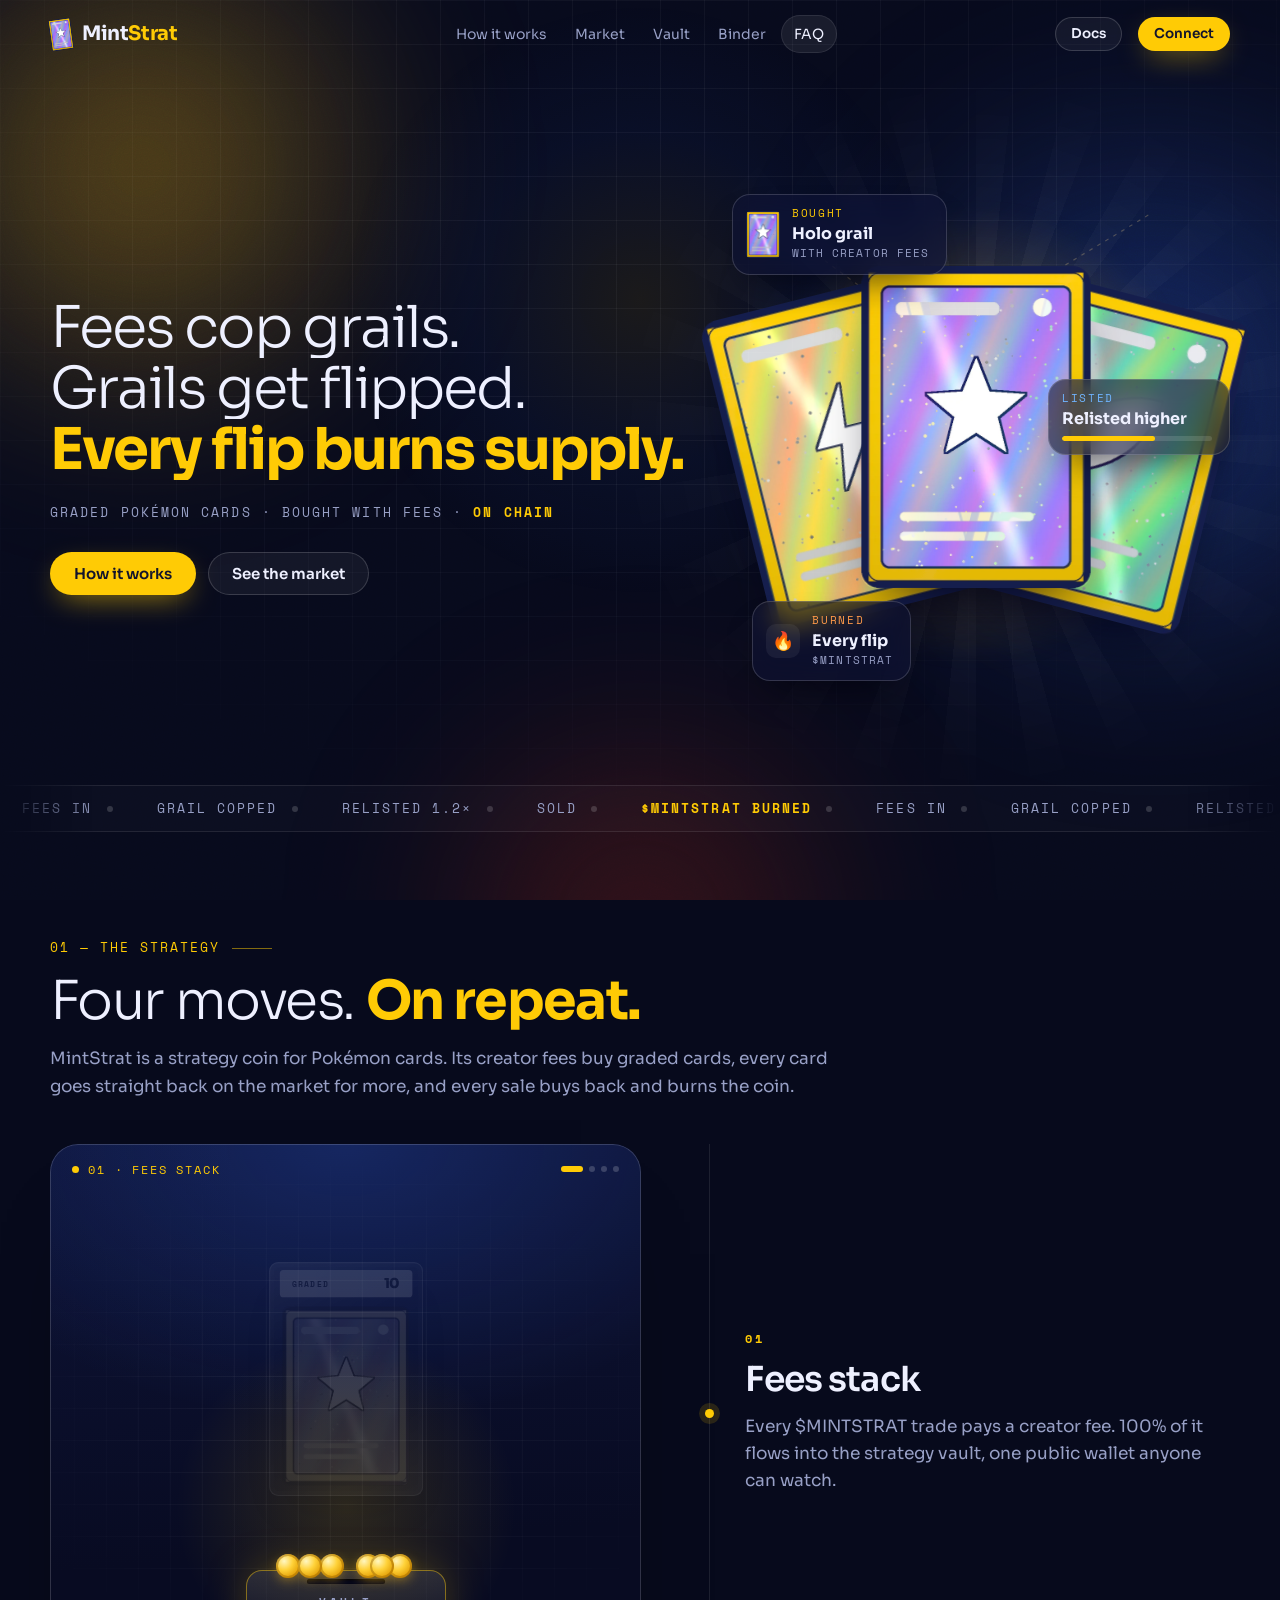
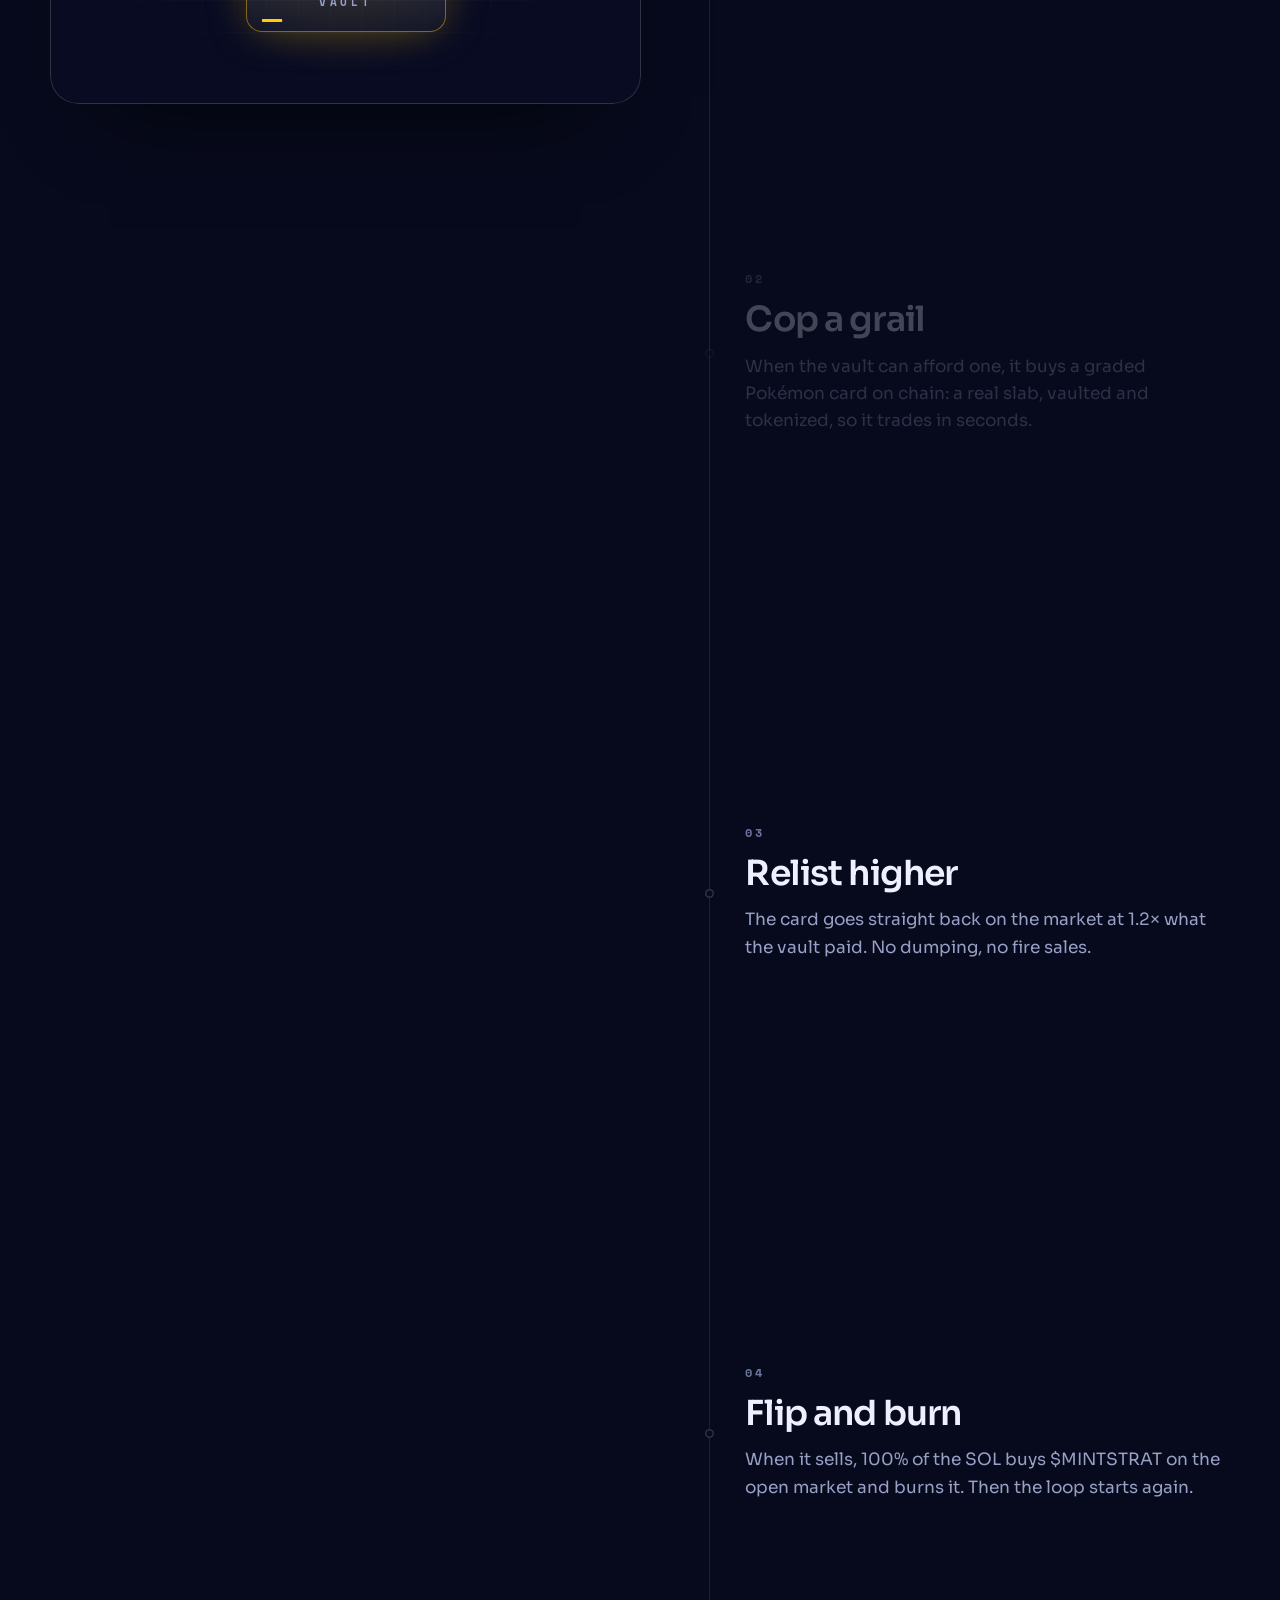
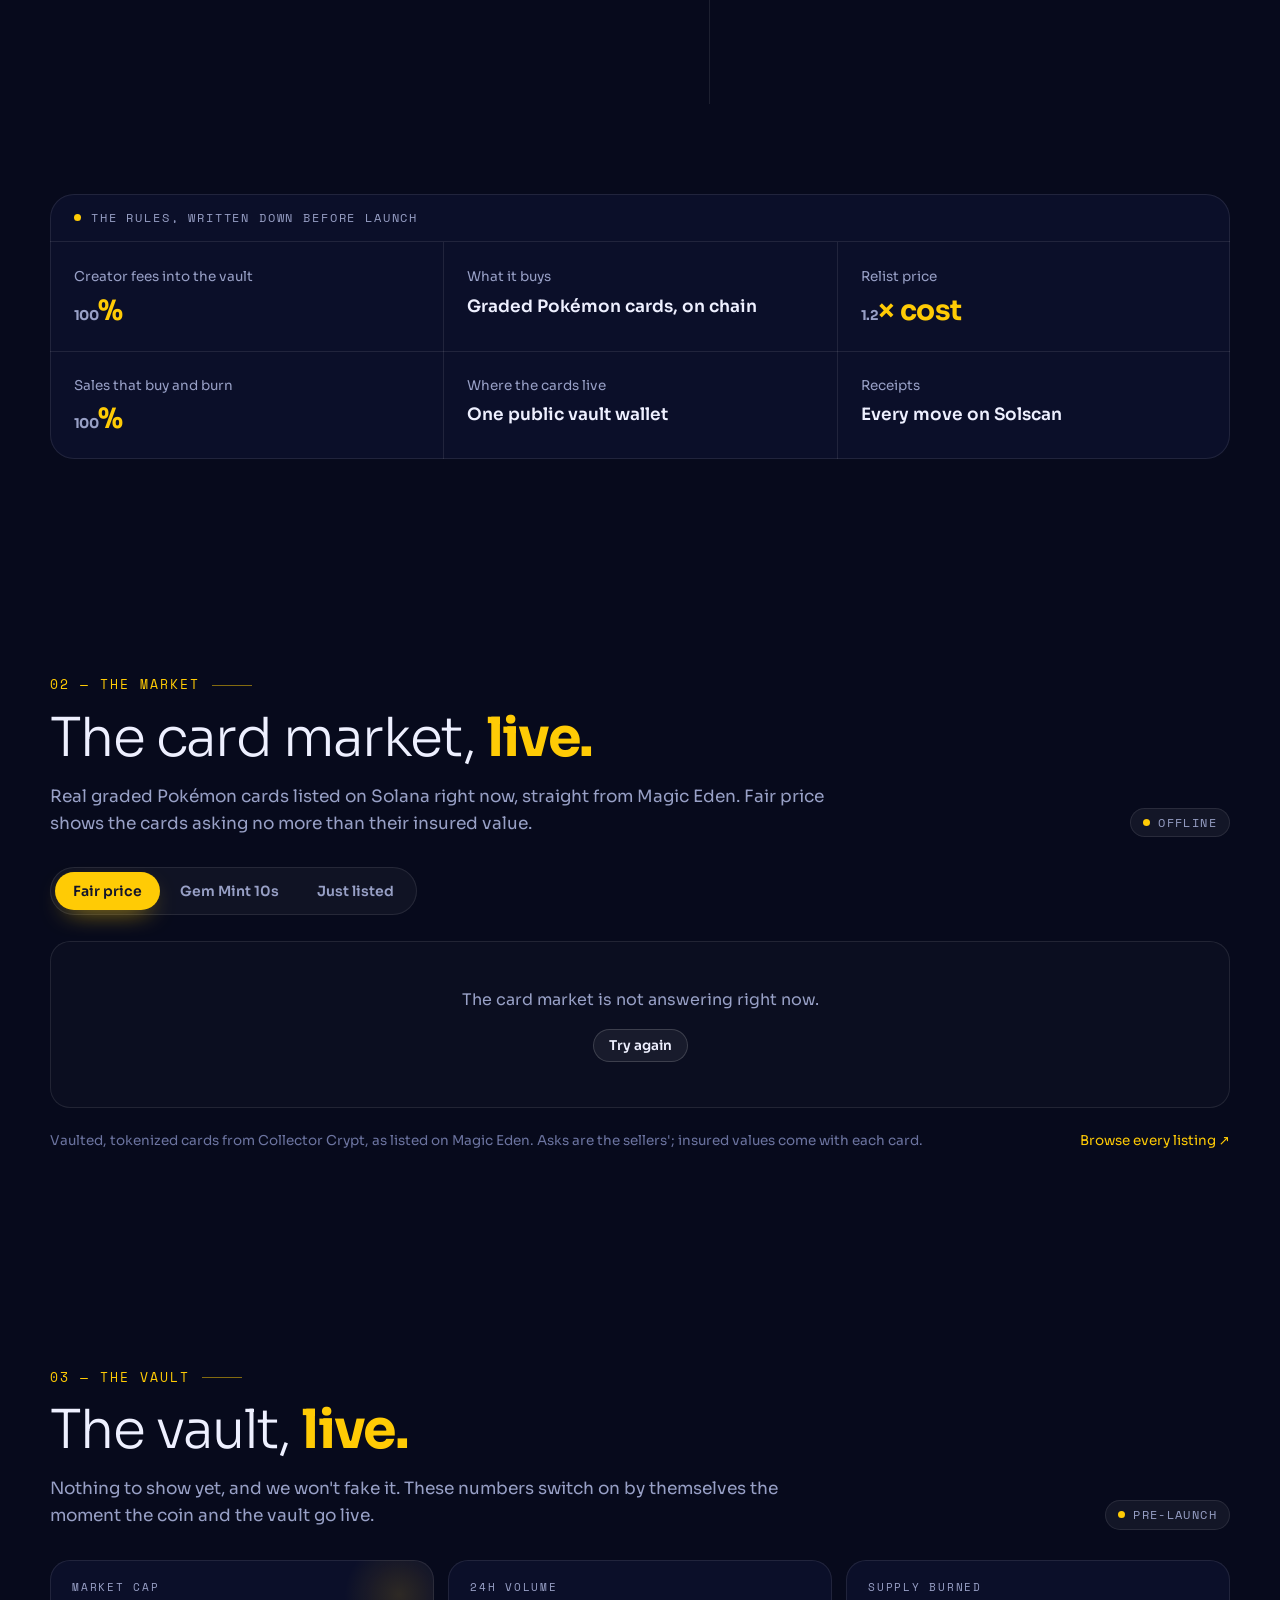
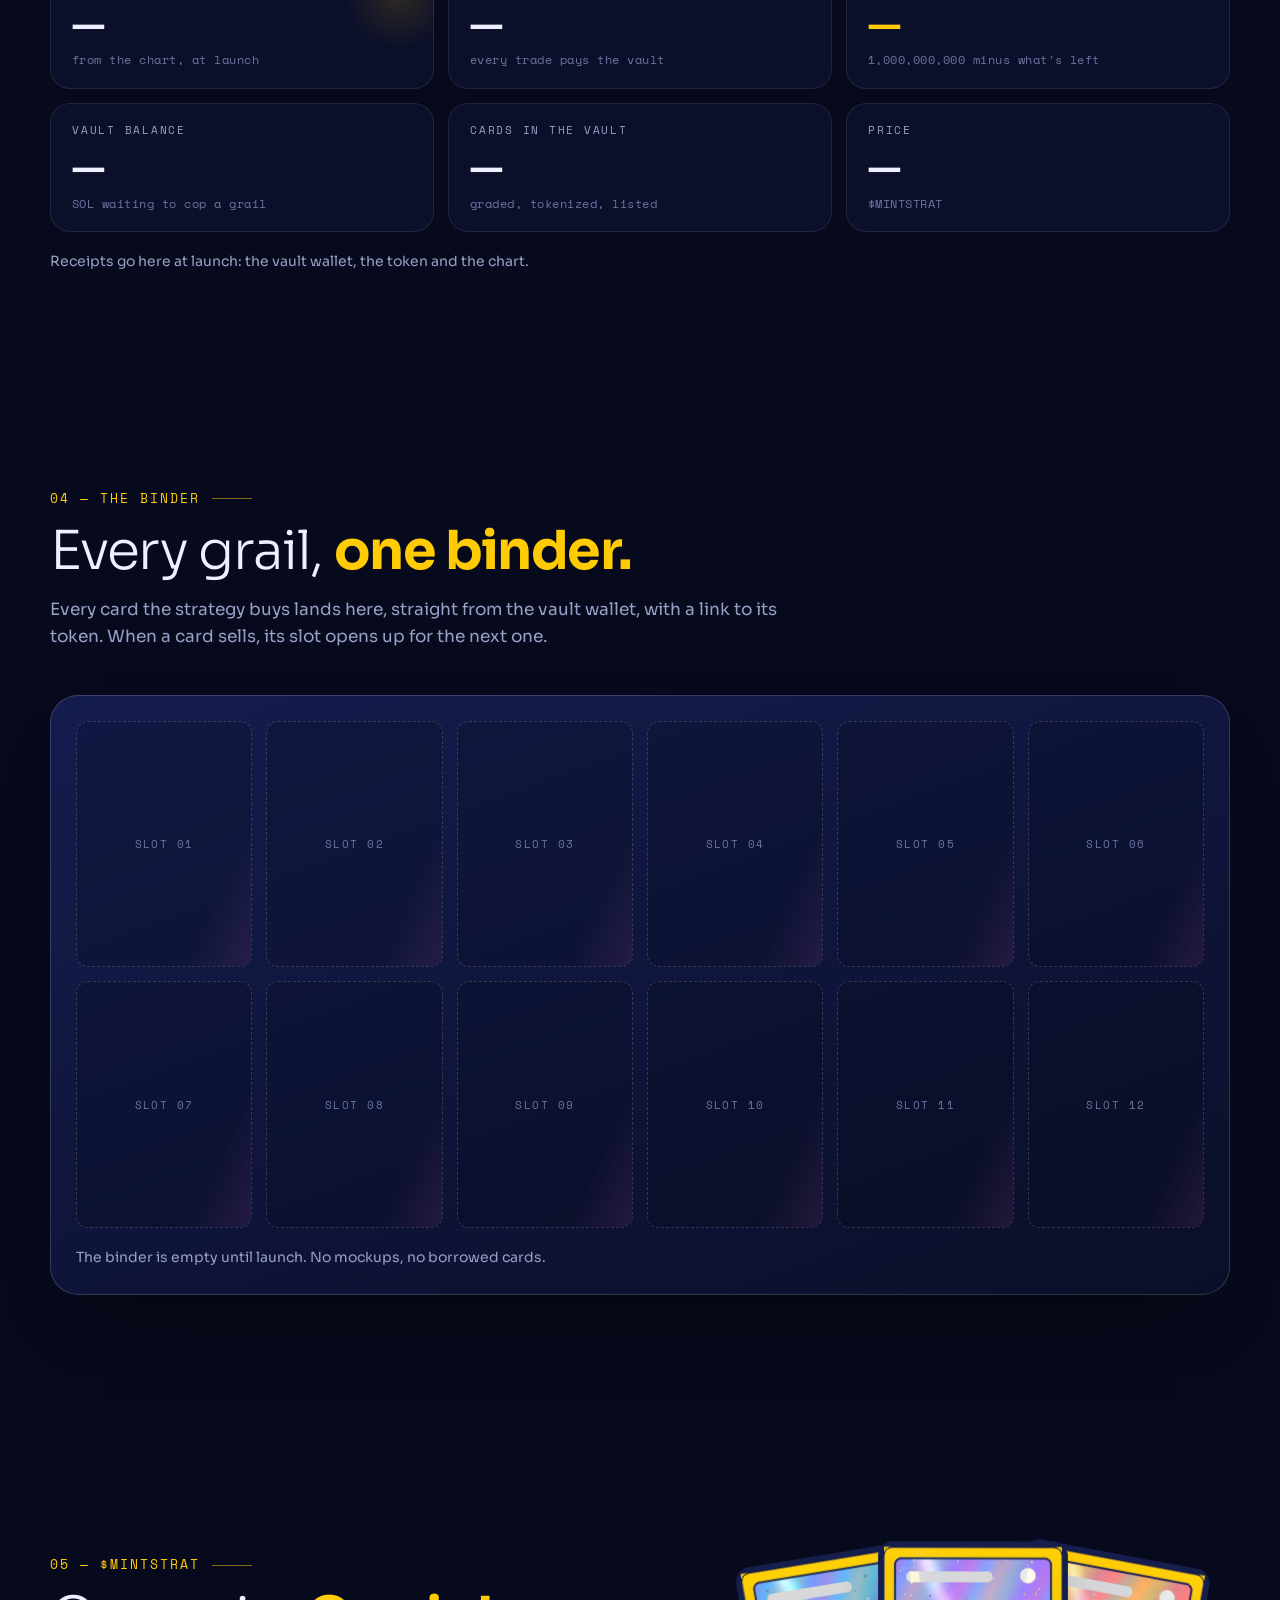
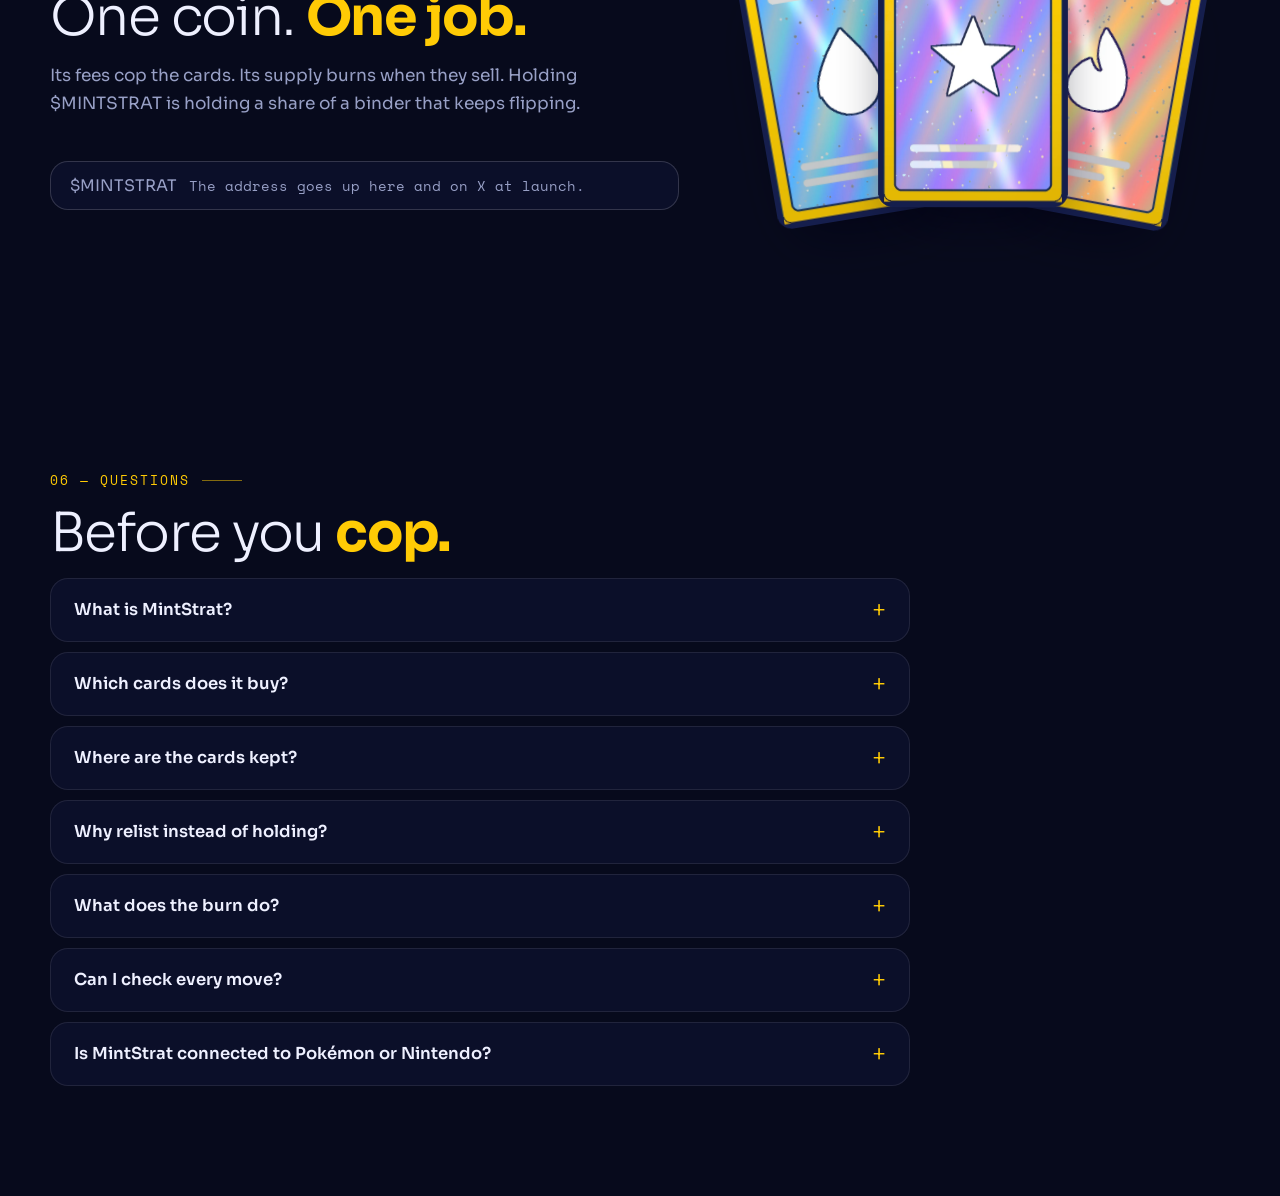
==== commit f625b8fd: "Add files via upload" ====
--- a/index.html
+++ b/index.html
@@ -15,7 +15,7 @@
 <link rel="icon" type="image/png" href="/assets/img/favicon-32.png" sizes="32x32">
 <link rel="apple-touch-icon" href="/assets/img/favicon-180.png">
 <link rel="preload" href="/assets/fonts/sora.woff2" as="font" type="font/woff2" crossorigin>
-<link rel="stylesheet" href="/assets/css/site.css?v=4">
+<link rel="stylesheet" href="/assets/css/site.css?v=5">
 </head>
 <body>
 <div class="bg" aria-hidden="true"><i class="glow g1"></i><i class="glow g2"></i><i class="glow g3"></i><div class="grid"></div><div class="tw" id="tw"></div></div>
@@ -37,7 +37,7 @@
     <div class="hero-copy">
       <h1><span class="l"><span>Fees cop grails.</span></span><span class="l"><span>Grails get flipped.</span></span><span class="l y"><span>Every flip burns supply.</span></span></h1>
       <p class="mono-line">GRADED POKÉMON CARDS · BOUGHT WITH FEES · <b>ON CHAIN</b></p>
-      <div class="ctas"><a class="btn y" href="#how">How it works</a><a class="btn ghost" href="#market">See the grails</a></div>
+      <div class="ctas"><a class="btn y" href="#how">How it works</a><a class="btn ghost" href="#market">See the market</a></div>
     </div>
     <div class="hero-art" id="heroArt">
       <div class="rays"></div><div class="halo"></div><div class="rise" id="rise" aria-hidden="true"></div>
@@ -104,12 +104,12 @@
 <section class="band" id="market">
   <div class="wrap">
     <div class="livehead">
-      <div><div class="eyebrow rv">02 — the market</div><h2 class="rv">The grails, <b>live.</b></h2><p class="lede rv">Real graded Pokémon cards listed on Solana right now. This is the market the vault buys from, straight from Magic Eden.</p></div>
+      <div><div class="eyebrow rv">02 — the market</div><h2 class="rv">The card market, <b>live.</b></h2><p class="lede rv">Real graded Pokémon cards listed on Solana right now, straight from Magic Eden. Fair price shows the cards asking no more than their insured value.</p></div>
       <span class="chip rv" id="mktChip"><i></i>loading</span>
     </div>
-    <div class="tabs rv" id="mktTabs" role="tablist"><span class="tab-ind" aria-hidden="true"></span><button class="on" type="button" data-v="grails" role="tab">Grails</button><button type="button" data-v="tens" role="tab">Gem Mint 10s</button><button type="button" data-v="new" role="tab">Just listed</button></div>
+    <div class="tabs rv" id="mktTabs" role="tablist"><span class="tab-ind" aria-hidden="true"></span><button class="on" type="button" data-v="fair" role="tab" aria-selected="true">Fair price</button><button type="button" data-v="tens" role="tab" aria-selected="false">Gem Mint 10s</button><button type="button" data-v="new" role="tab" aria-selected="false">Just listed</button></div>
     <div class="mgrid" id="mgrid"></div>
-    <p class="mfine rv"><span>Vaulted, tokenized cards from Collector Crypt, as listed on Magic Eden. Prices are the sellers', not ours.</span><a href="https://magiceden.io/marketplace/collector_crypt" target="_blank" rel="noopener">Browse every listing ↗</a></p>
+    <p class="mfine rv"><span>Vaulted, tokenized cards from Collector Crypt, as listed on Magic Eden. Asks are the sellers'; insured values come with each card.</span><a href="https://magiceden.io/marketplace/collector_crypt" target="_blank" rel="noopener">Browse every listing ↗</a></p>
   </div>
 </section>
 
@@ -174,7 +174,7 @@
 </main>
 <div class="toast" id="toast" role="status" aria-live="polite"></div>
 <script src="/assets/js/config.js?v=1"></script>
-<script src="/assets/js/app.js?v=5"></script>
+<script src="/assets/js/app.js?v=6"></script>
 <script src="/assets/js/wallet.js?v=1"></script>
 </body>
 </html>
--- a/assets/css/site.css
+++ b/assets/css/site.css
@@ -399,10 +399,11 @@
 .mimg::after { content: ''; position: absolute; inset: 0; pointer-events: none; background: linear-gradient(115deg, transparent 35%, rgba(255, 120, 220, .14) 45%, rgba(110, 220, 255, .14) 52%, rgba(255, 240, 120, .14) 59%, transparent 68%); background-size: 300% 100%; background-position: 150% 0; opacity: 0; transition: opacity .3s; }
 .mc:hover .mimg::after { opacity: 1; animation: holosweep 1.4s var(--ease) forwards; }
 .mimg .noimg { position: absolute; inset: 0; display: grid; place-items: center; font: 400 10.5px/1 var(--mono); letter-spacing: .14em; text-transform: uppercase; color: var(--mute2); }
-.grade, .mcop { position: absolute; top: 8px; z-index: 2; padding: 6px 8px; border-radius: 8px; font: 700 10.5px/1 var(--mono); letter-spacing: .08em; white-space: nowrap; }
+.grade, .mval, .mcop { position: absolute; top: 8px; z-index: 2; padding: 6px 8px; border-radius: 8px; font: 700 10.5px/1 var(--mono); letter-spacing: .08em; white-space: nowrap; }
 .grade { left: 8px; color: var(--text); background: rgba(7, 10, 28, .82); box-shadow: inset 0 0 0 1px var(--line2); }
 .grade.g10 { background: var(--y); color: #12142c; box-shadow: none; }
-.mcop { right: 8px; background: var(--ok); color: #04210f; text-transform: uppercase; }
+.mval { right: 8px; background: rgba(57, 217, 138, .16); color: var(--ok); box-shadow: inset 0 0 0 1px rgba(57, 217, 138, .45); }
+.mcop { top: auto; bottom: 8px; left: 8px; background: var(--ok); color: #04210f; text-transform: uppercase; }
 .mbody { display: flex; flex-direction: column; gap: 6px; flex: 1; padding: 12px 14px 14px; }
 .mname { font: 600 13.5px/1.35 var(--sans); display: -webkit-box; -webkit-line-clamp: 2; -webkit-box-orient: vertical; overflow: hidden; min-height: 2.7em; }
 .mmeta { font: 400 10.5px/1.2 var(--mono); letter-spacing: .1em; text-transform: uppercase; color: var(--mute2); white-space: nowrap; overflow: hidden; text-overflow: ellipsis; }
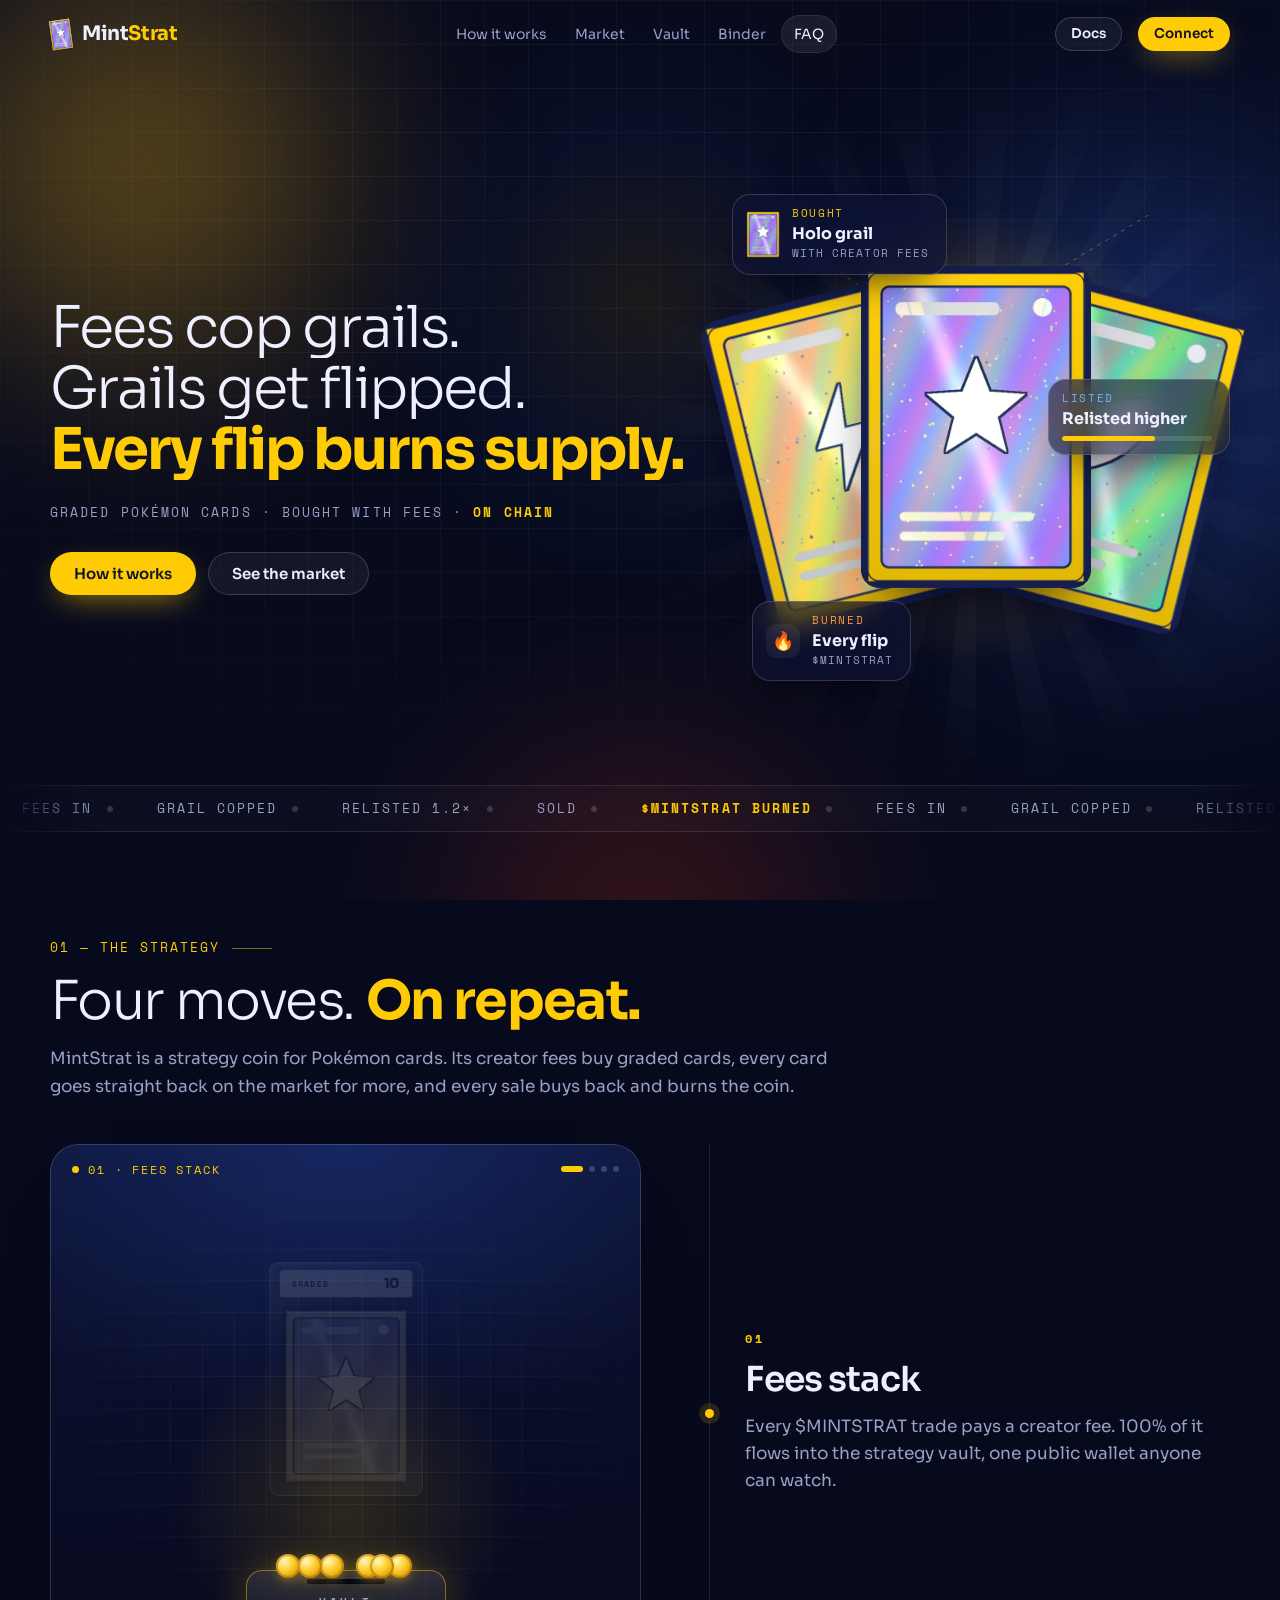
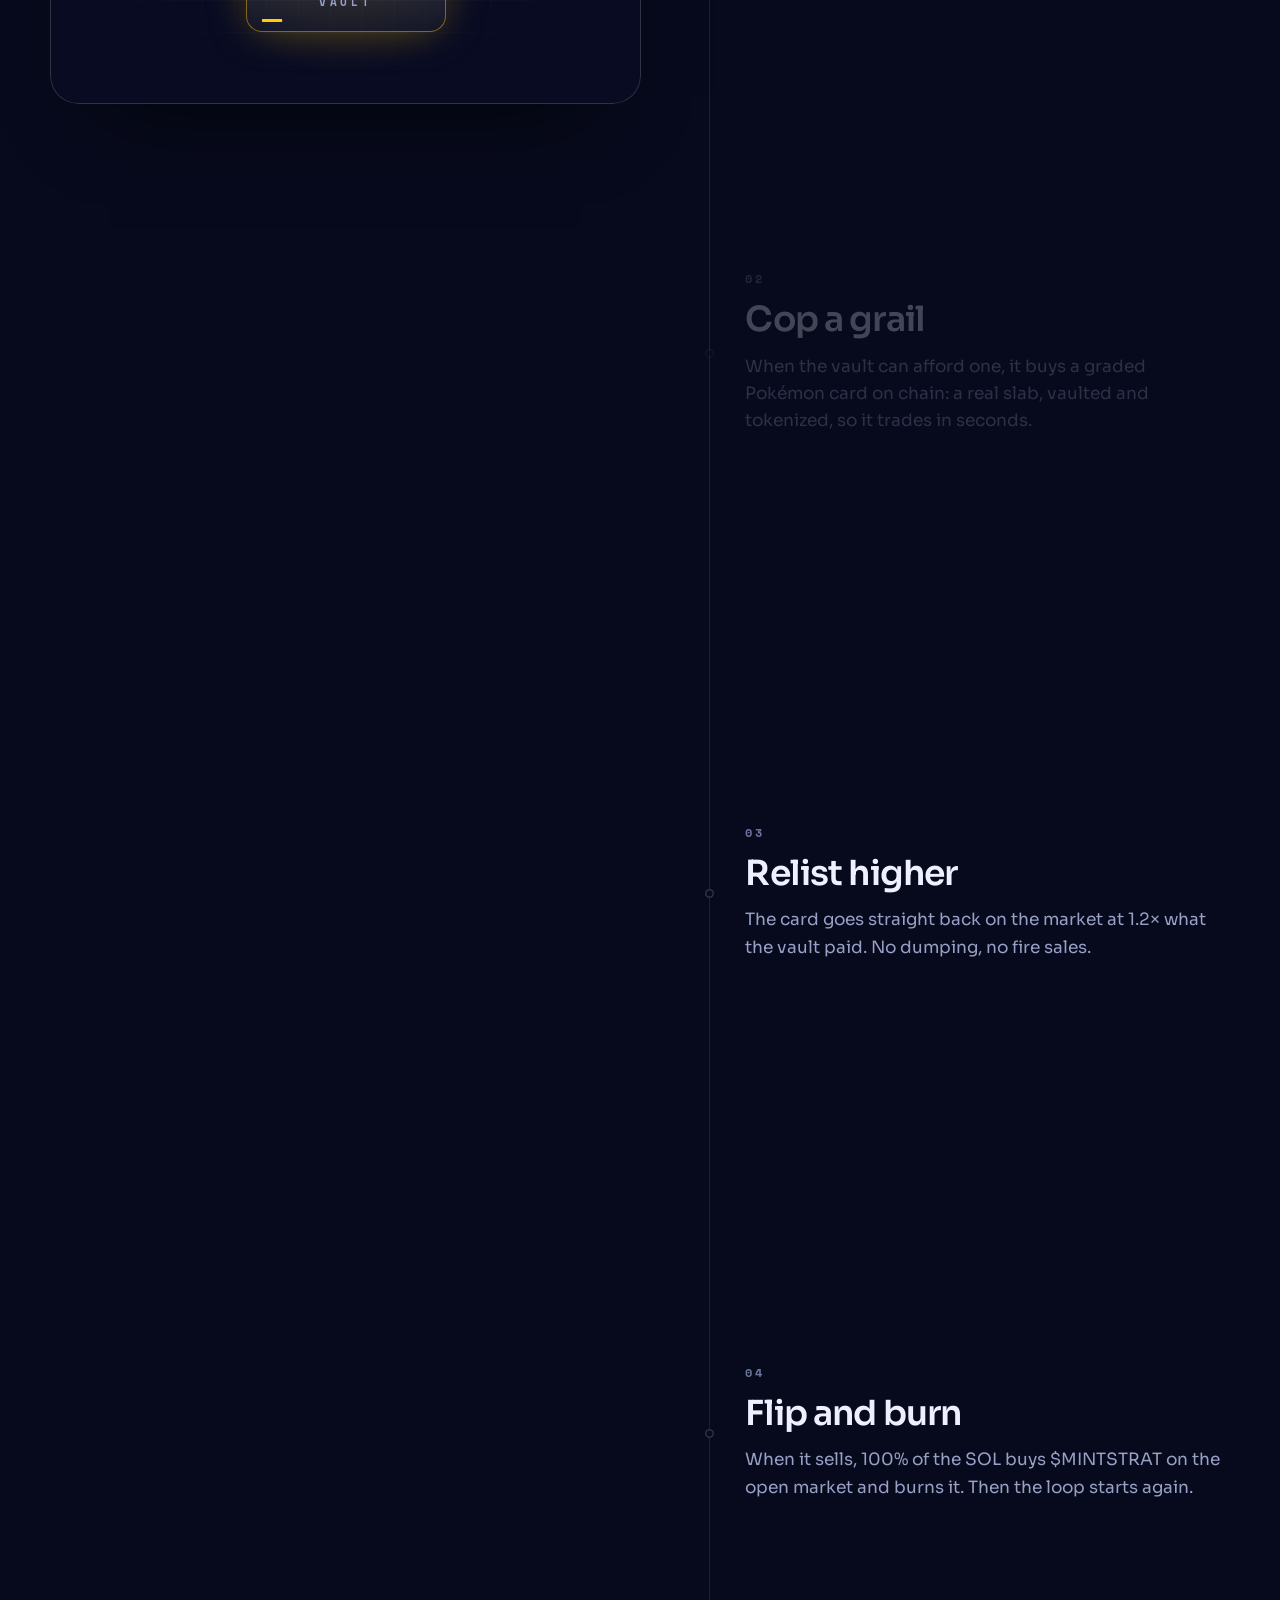
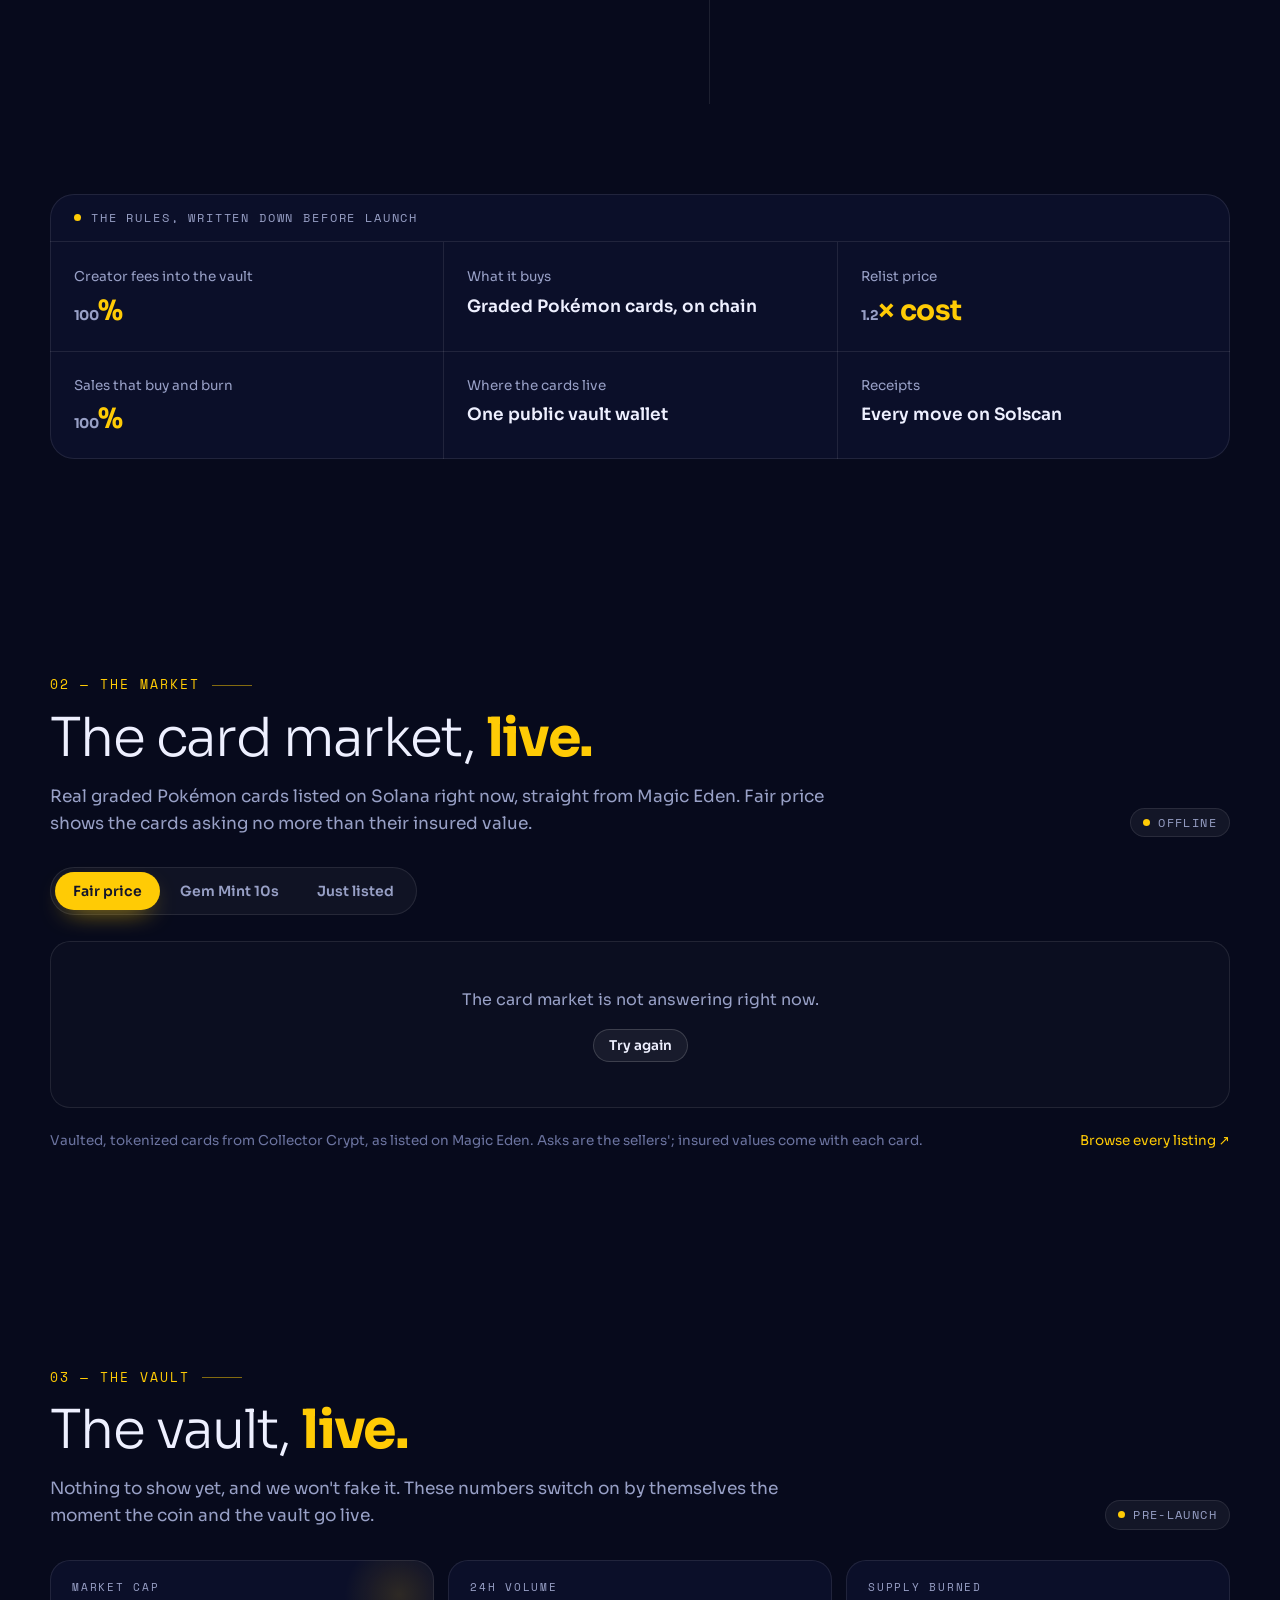
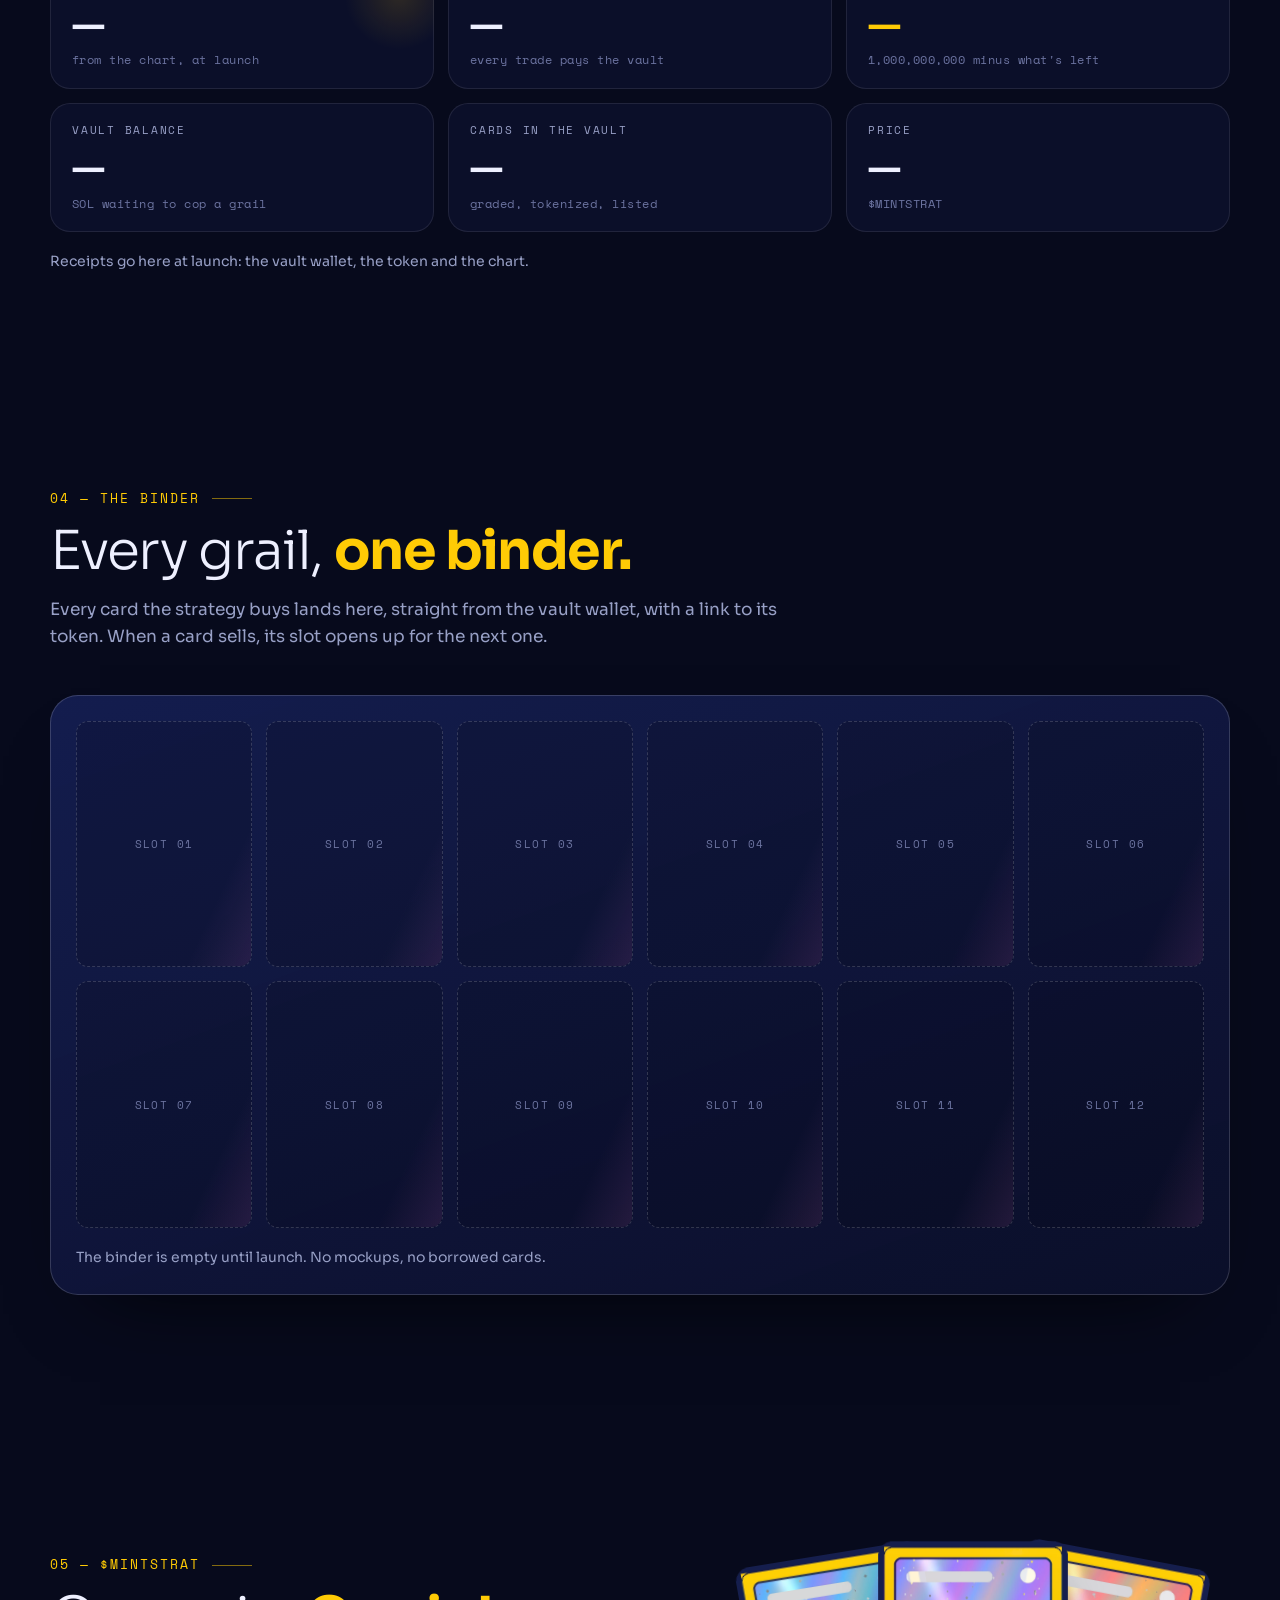
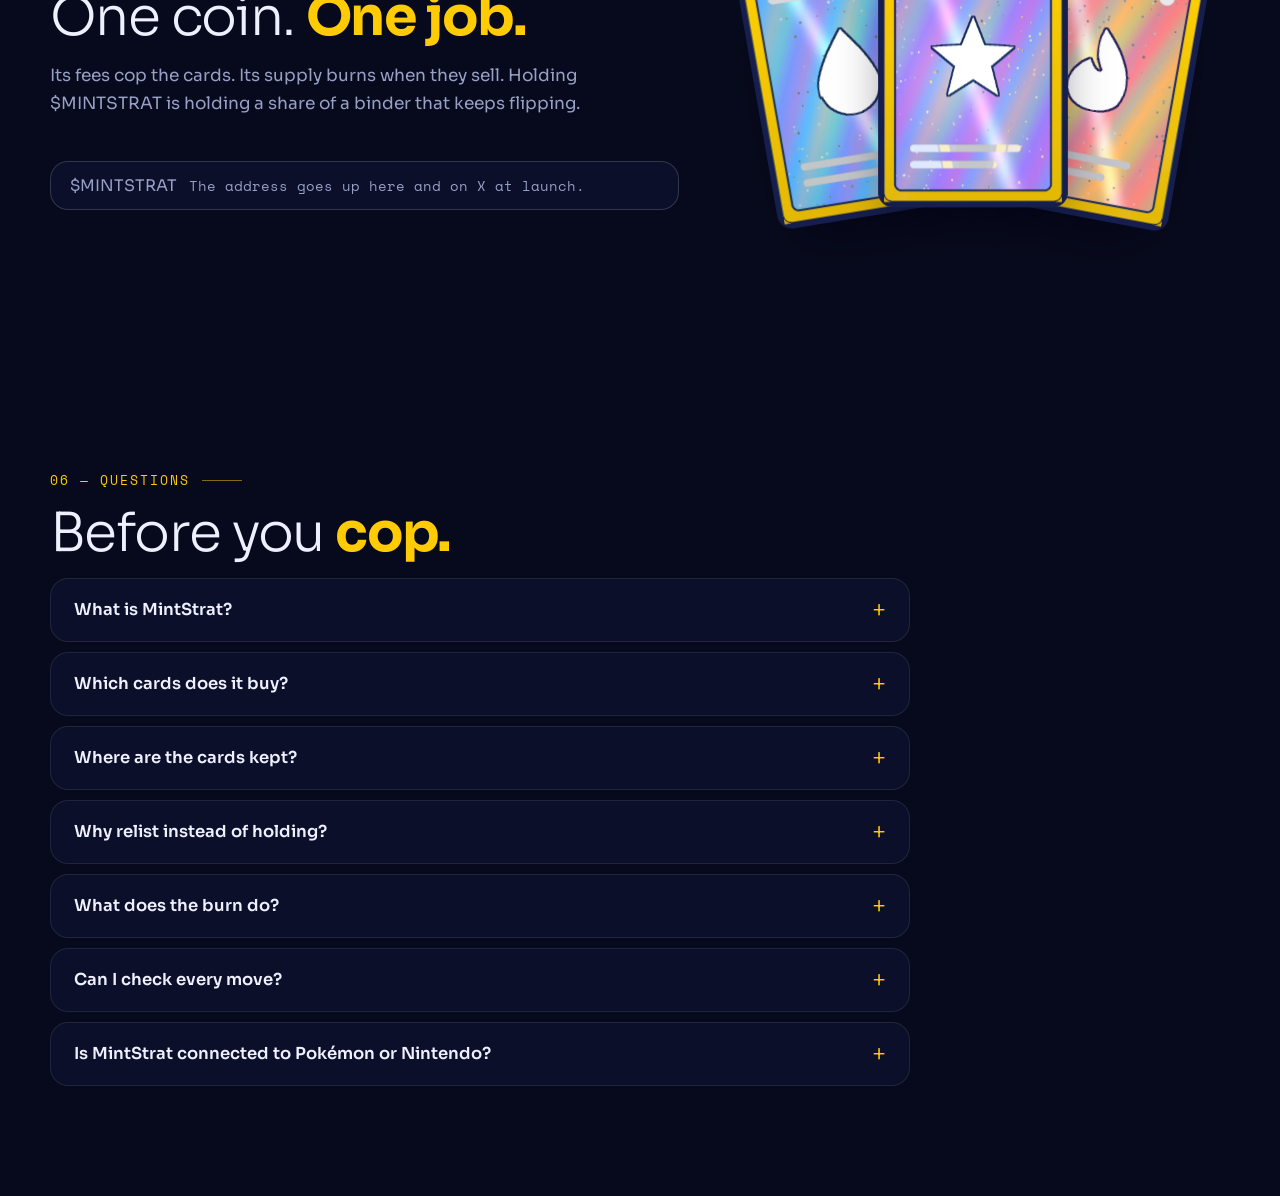
==== commit ab83fbc4: "Add files via upload" ====
--- a/index.html
+++ b/index.html
@@ -11,9 +11,9 @@
 <meta property="og:url" content="https://mintstrat-two.vercel.app/">
 <meta name="twitter:card" content="summary_large_image">
 <meta name="theme-color" content="#070a1c">
-<link rel="icon" href="/favicon.ico" sizes="any">
-<link rel="icon" type="image/png" href="/assets/img/favicon-32.png" sizes="32x32">
-<link rel="apple-touch-icon" href="/assets/img/favicon-180.png">
+<link rel="icon" href="/favicon.ico?v=2" sizes="any">
+<link rel="icon" type="image/png" href="/assets/img/favicon-32.png?v=2" sizes="32x32">
+<link rel="apple-touch-icon" href="/assets/img/favicon-180.png?v=2">
 <link rel="preload" href="/assets/fonts/sora.woff2" as="font" type="font/woff2" crossorigin>
 <link rel="stylesheet" href="/assets/css/site.css?v=5">
 </head>
